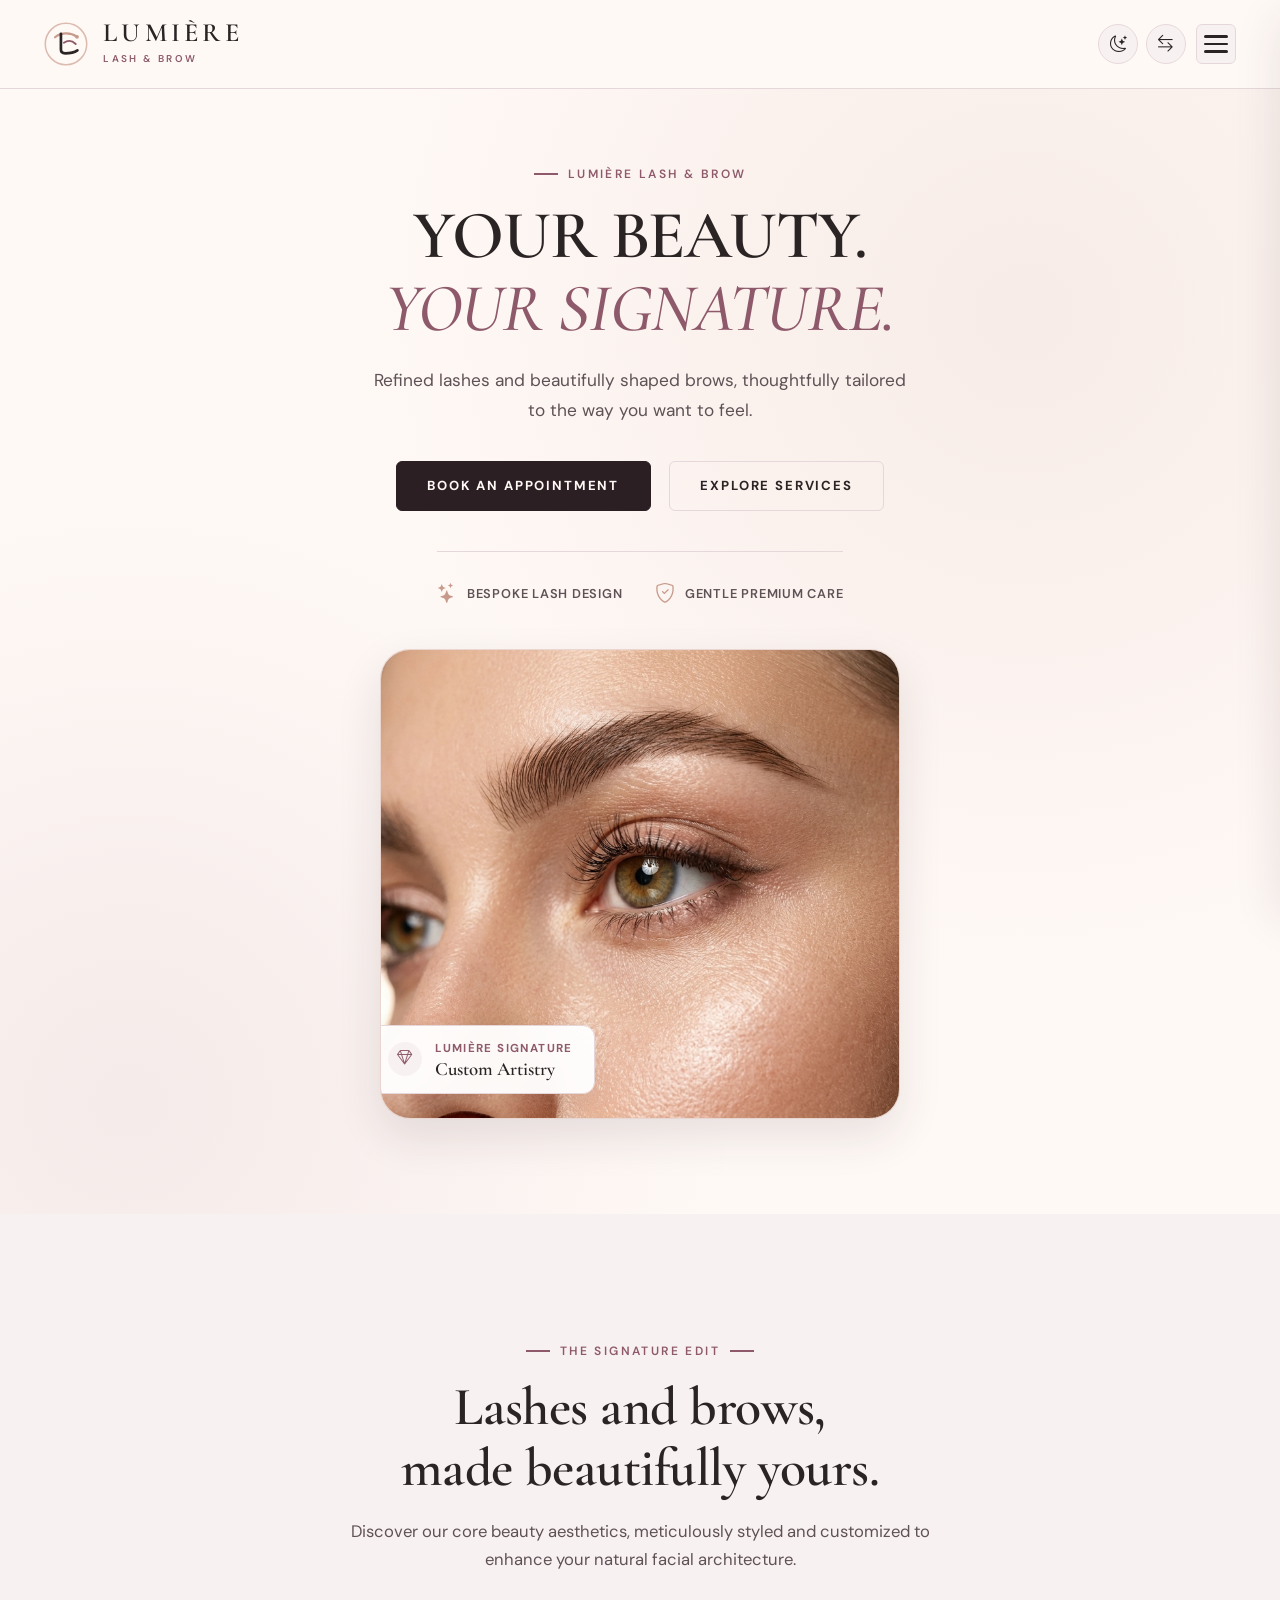
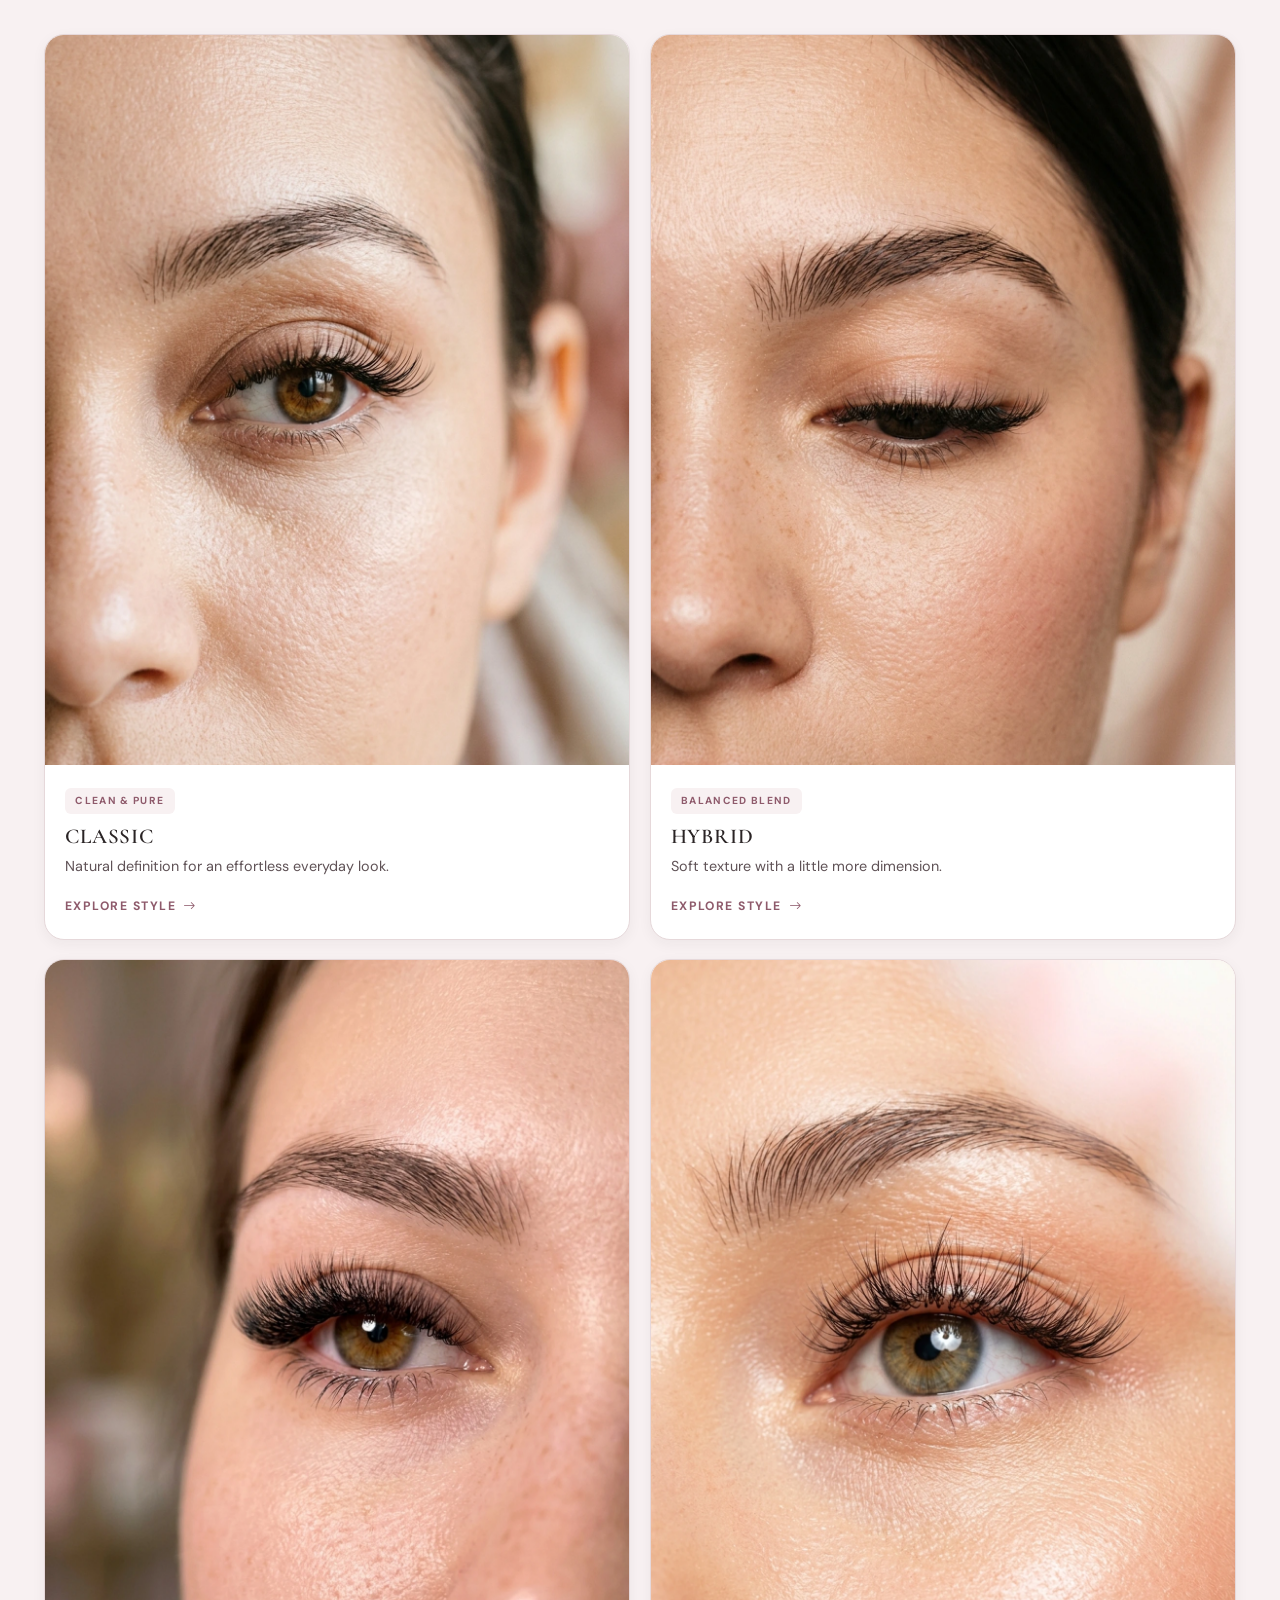
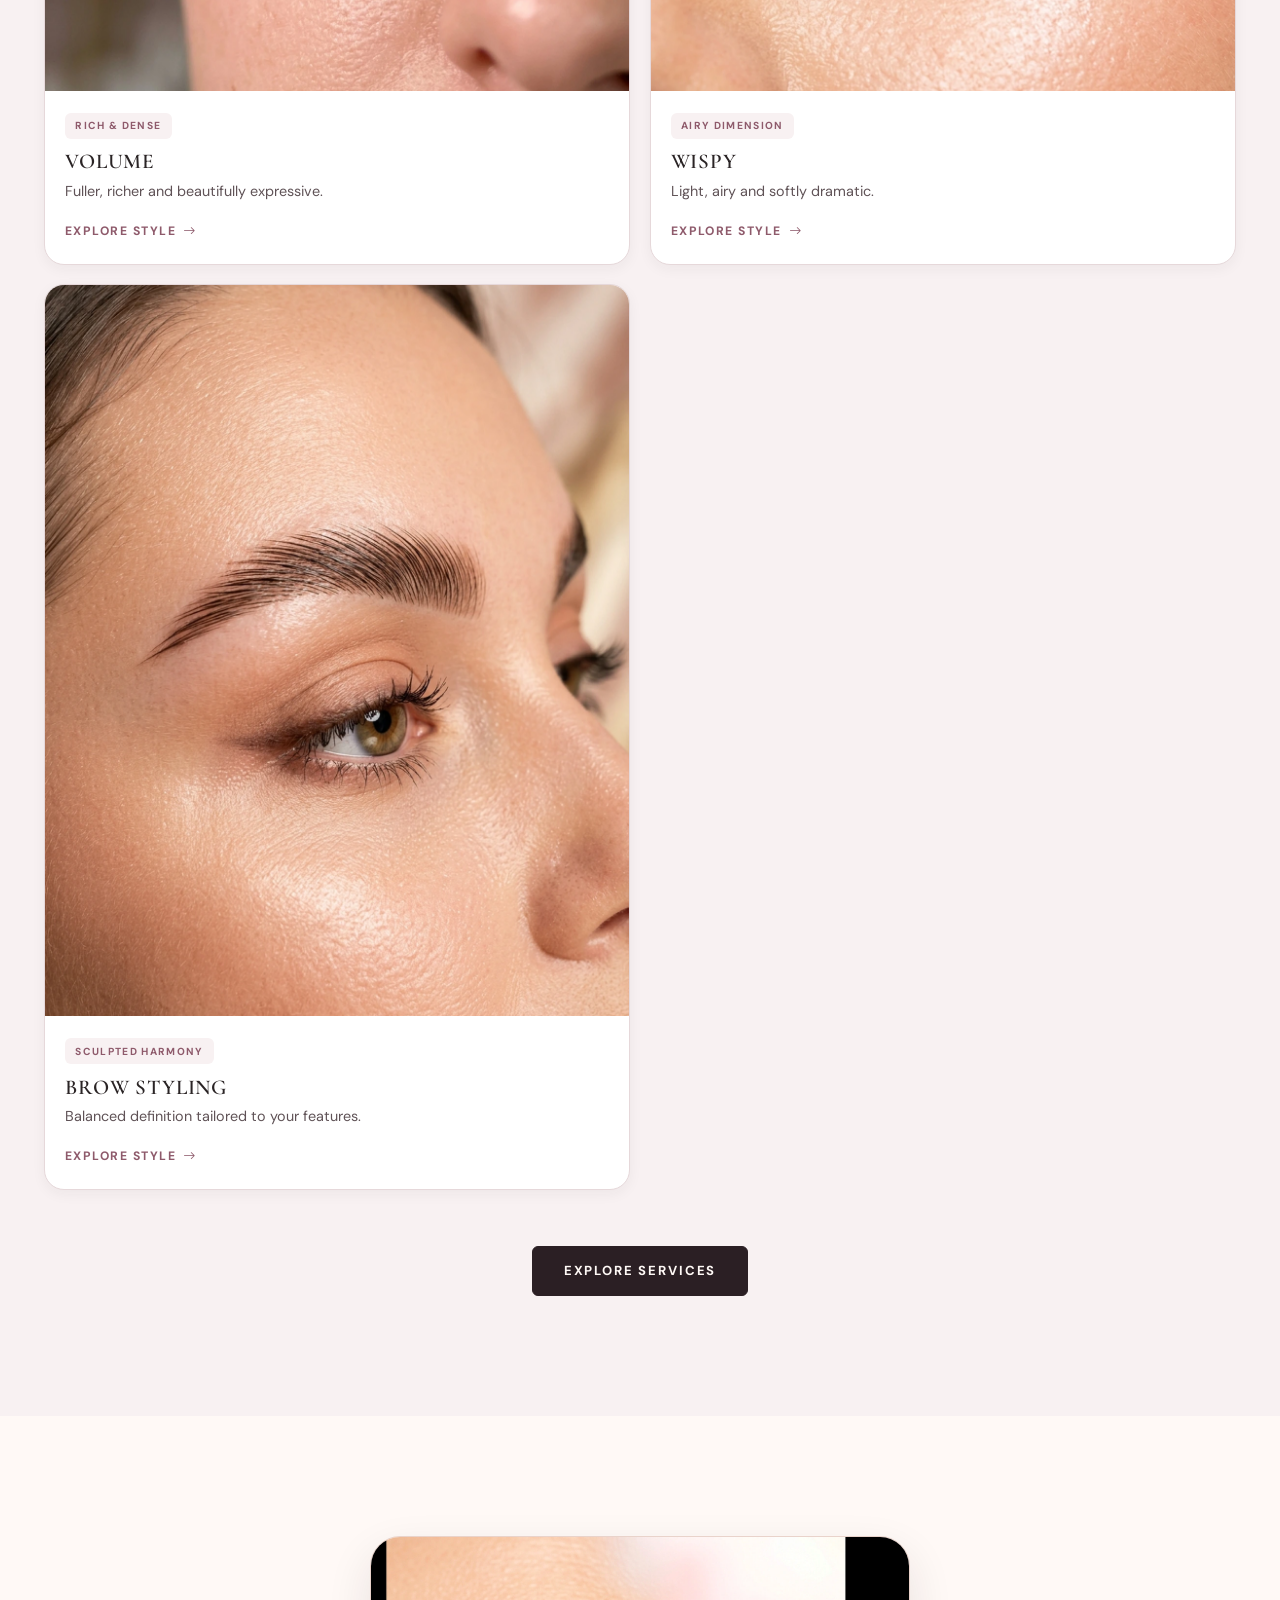
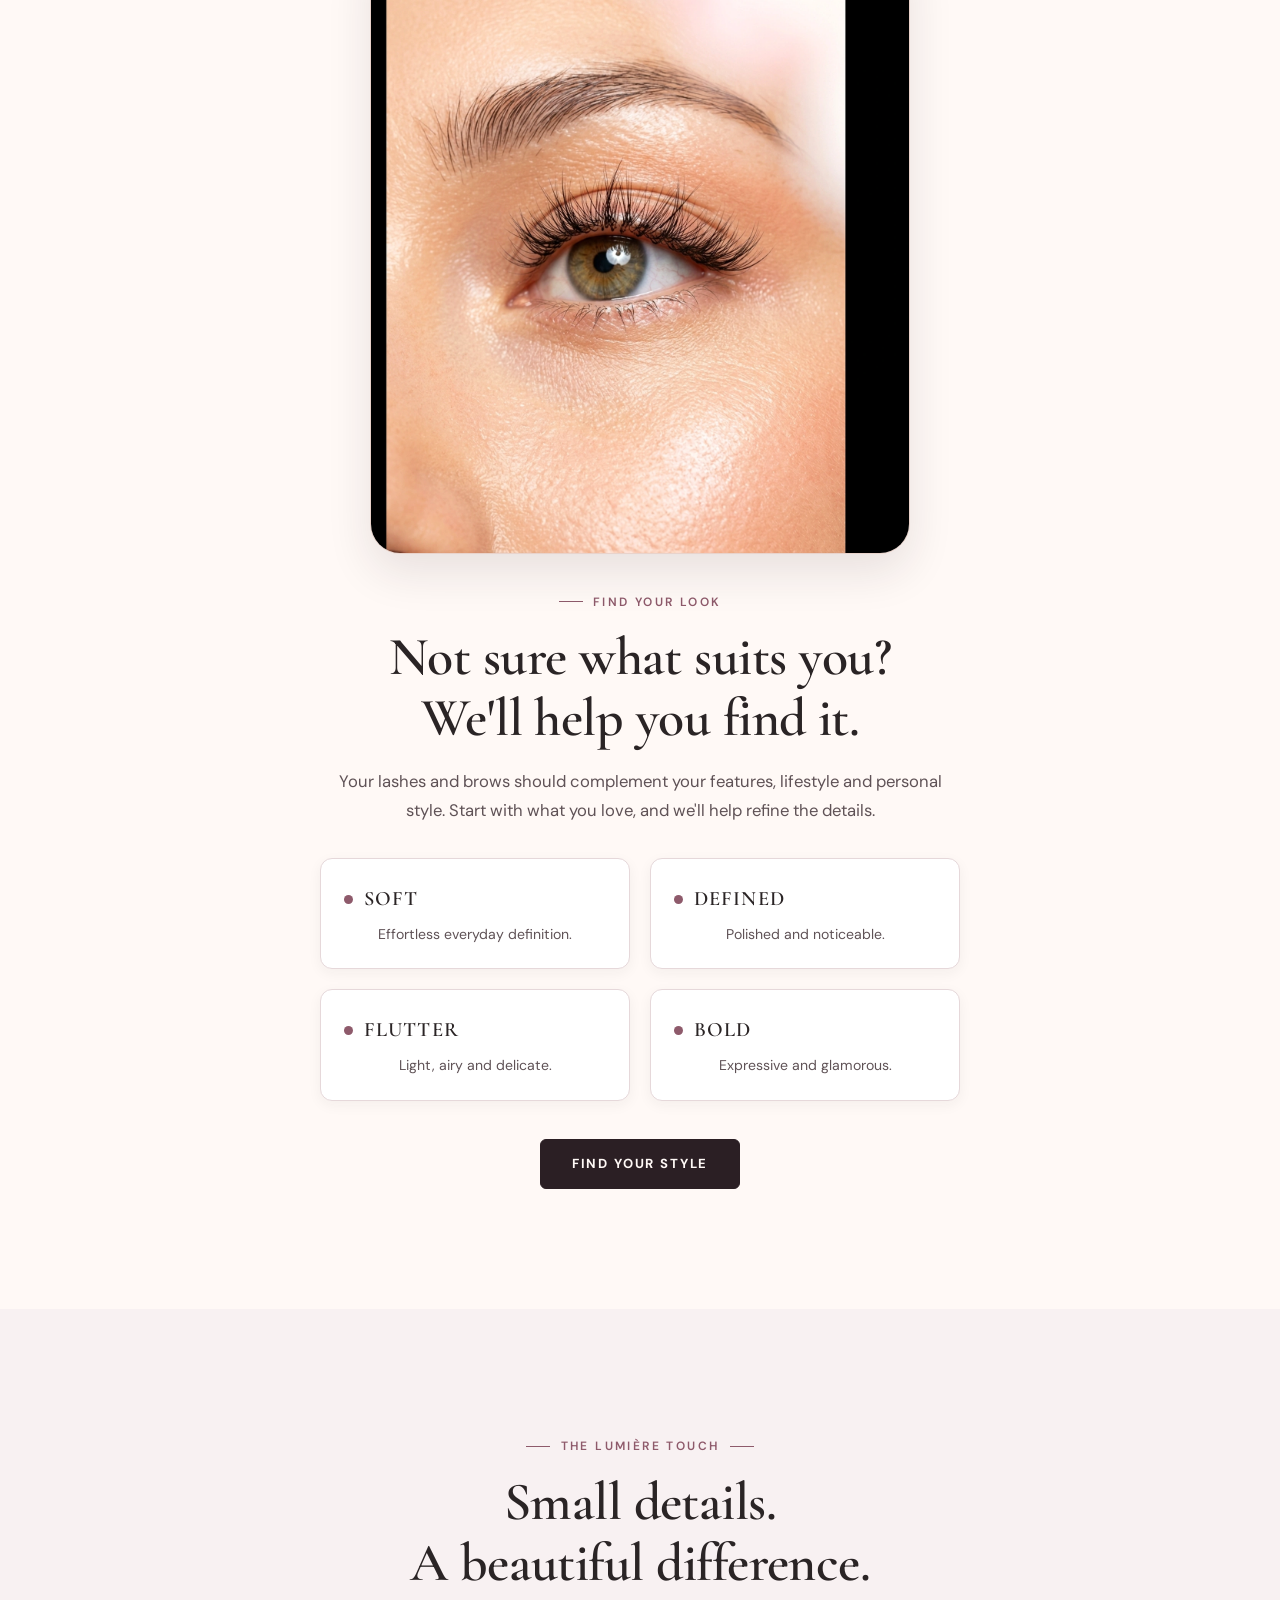
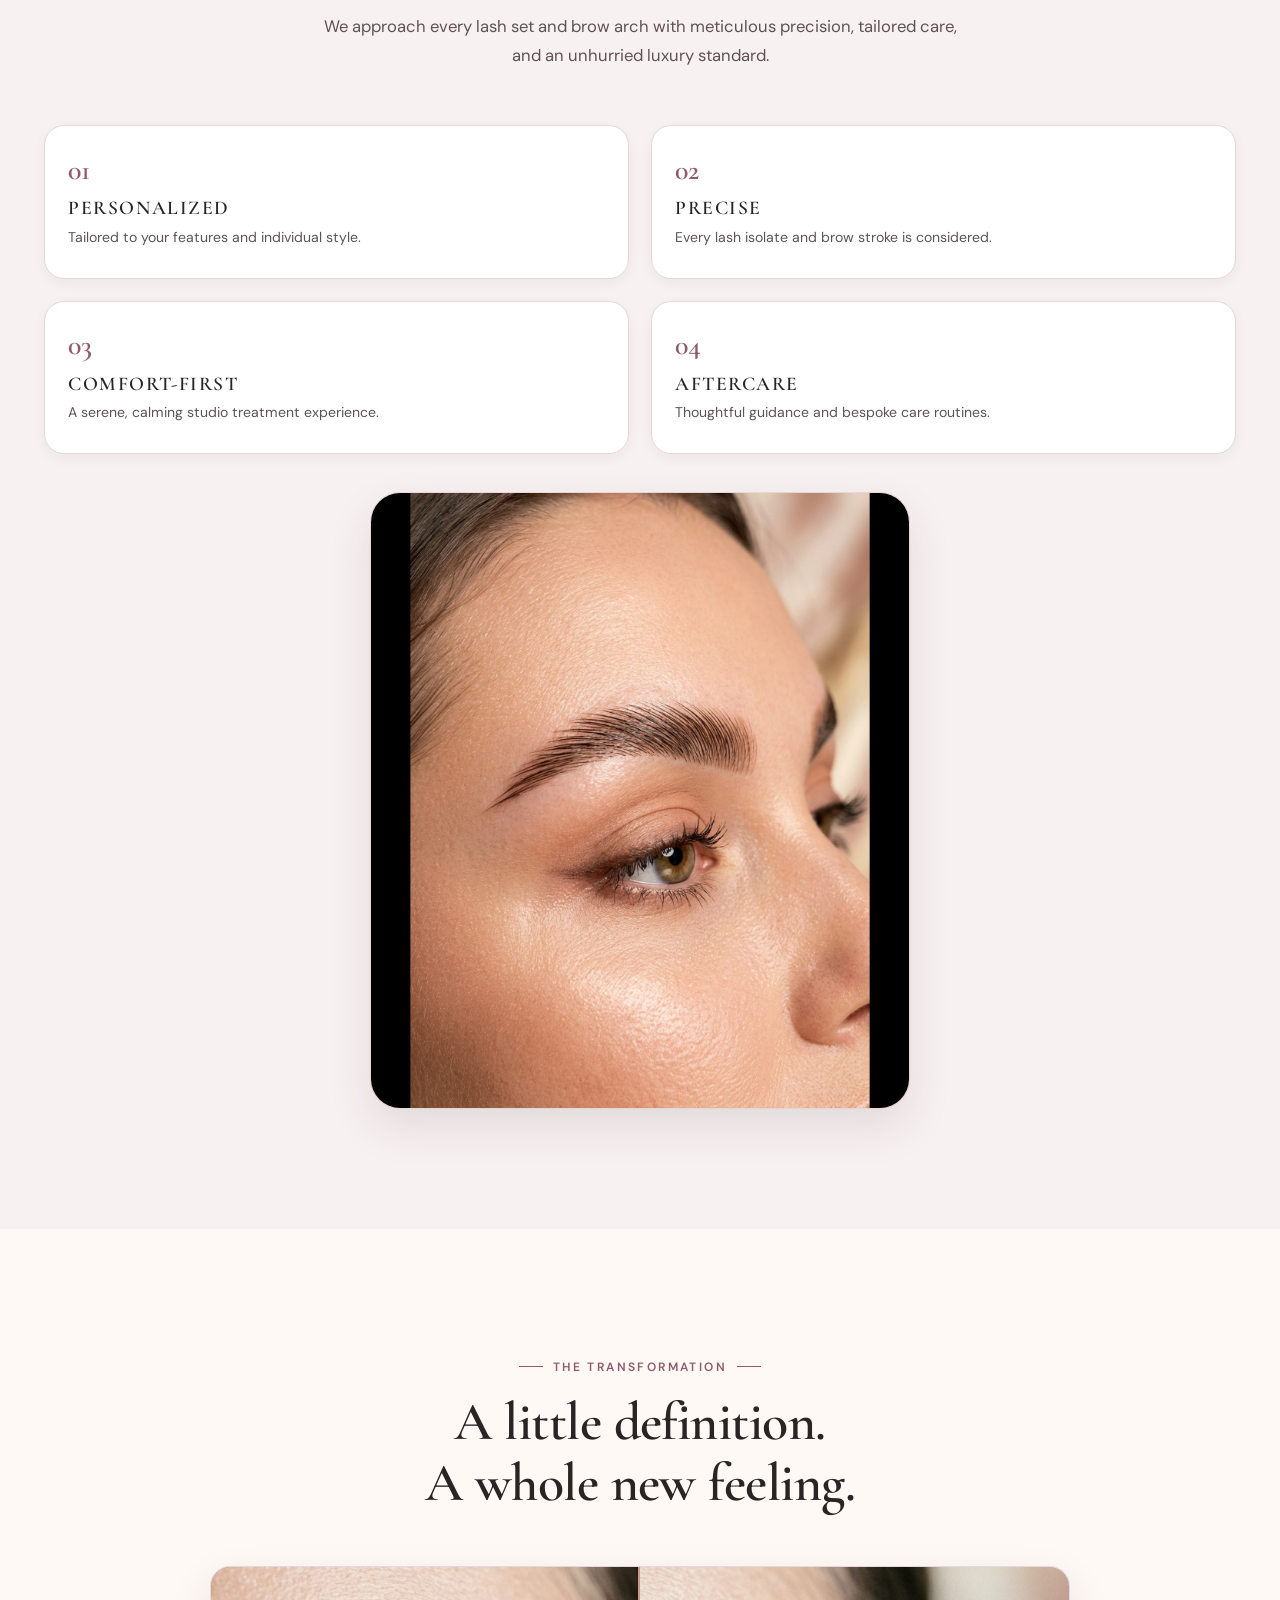
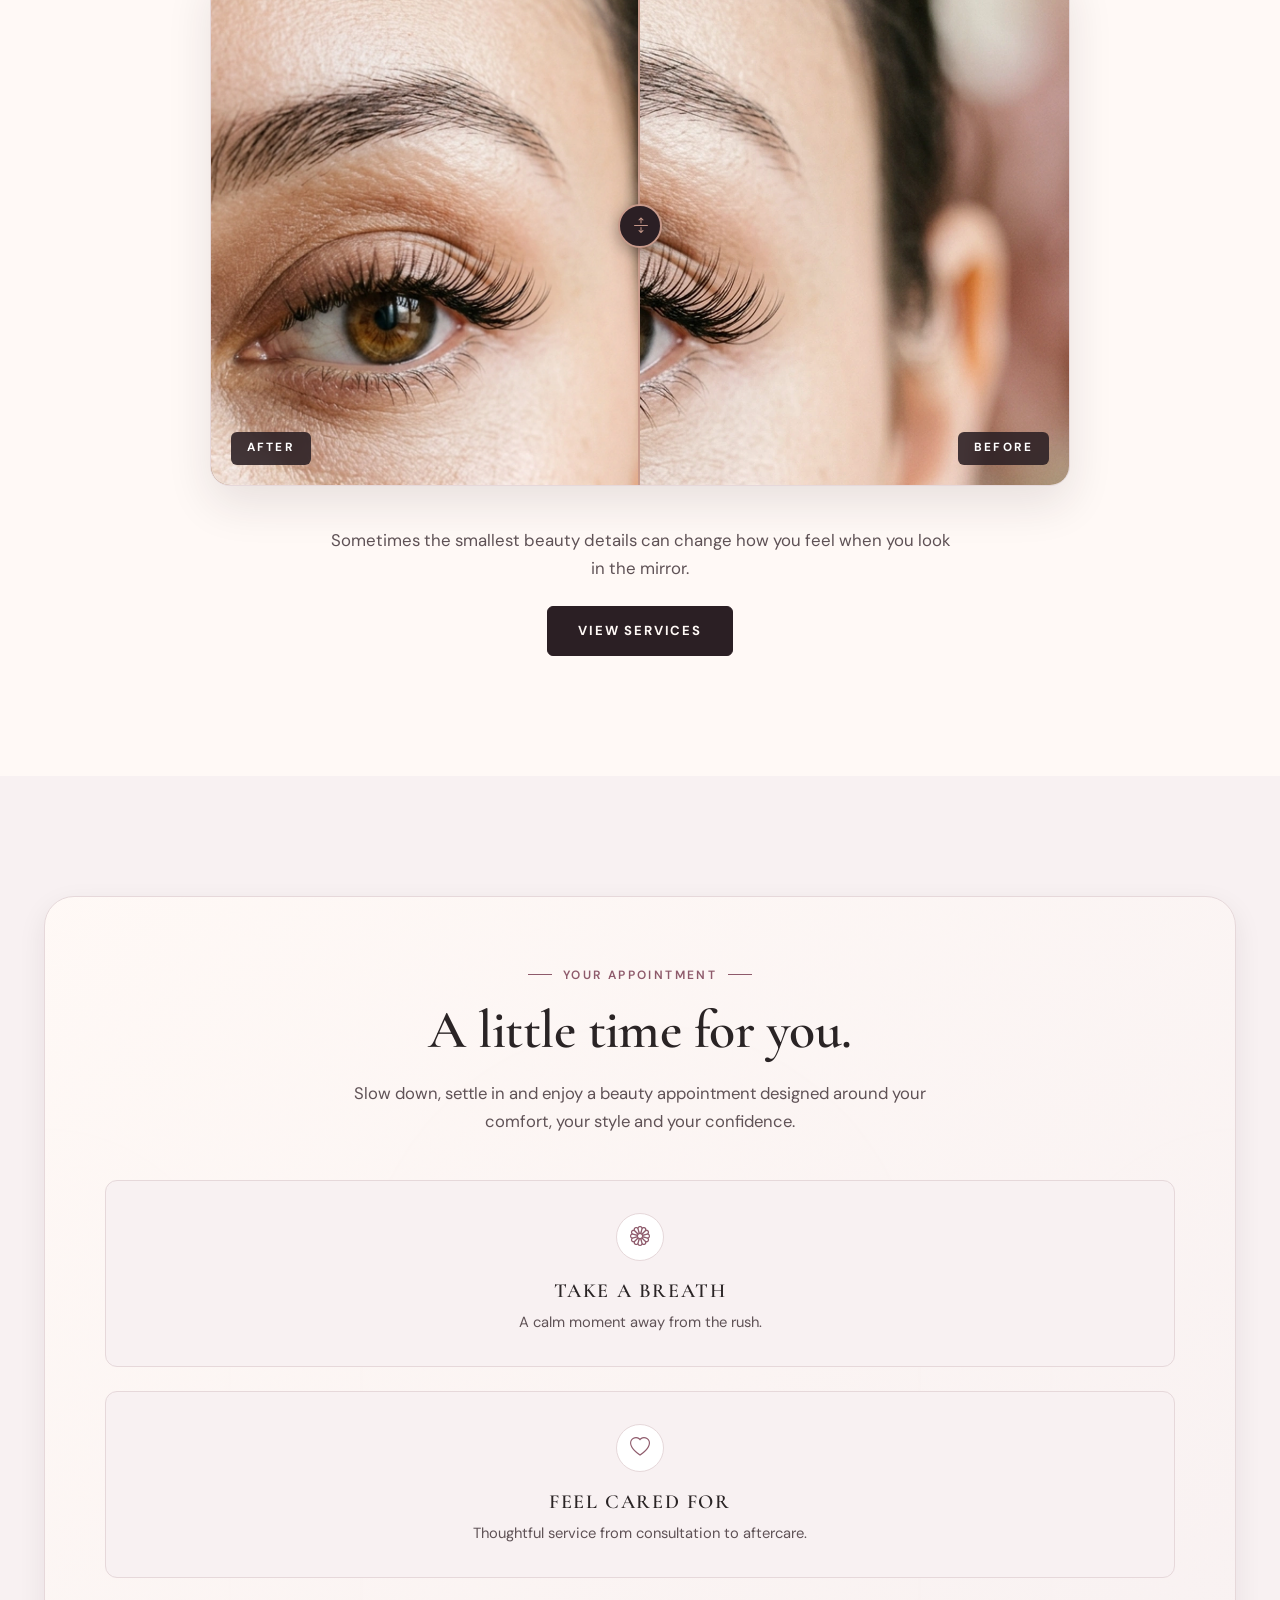
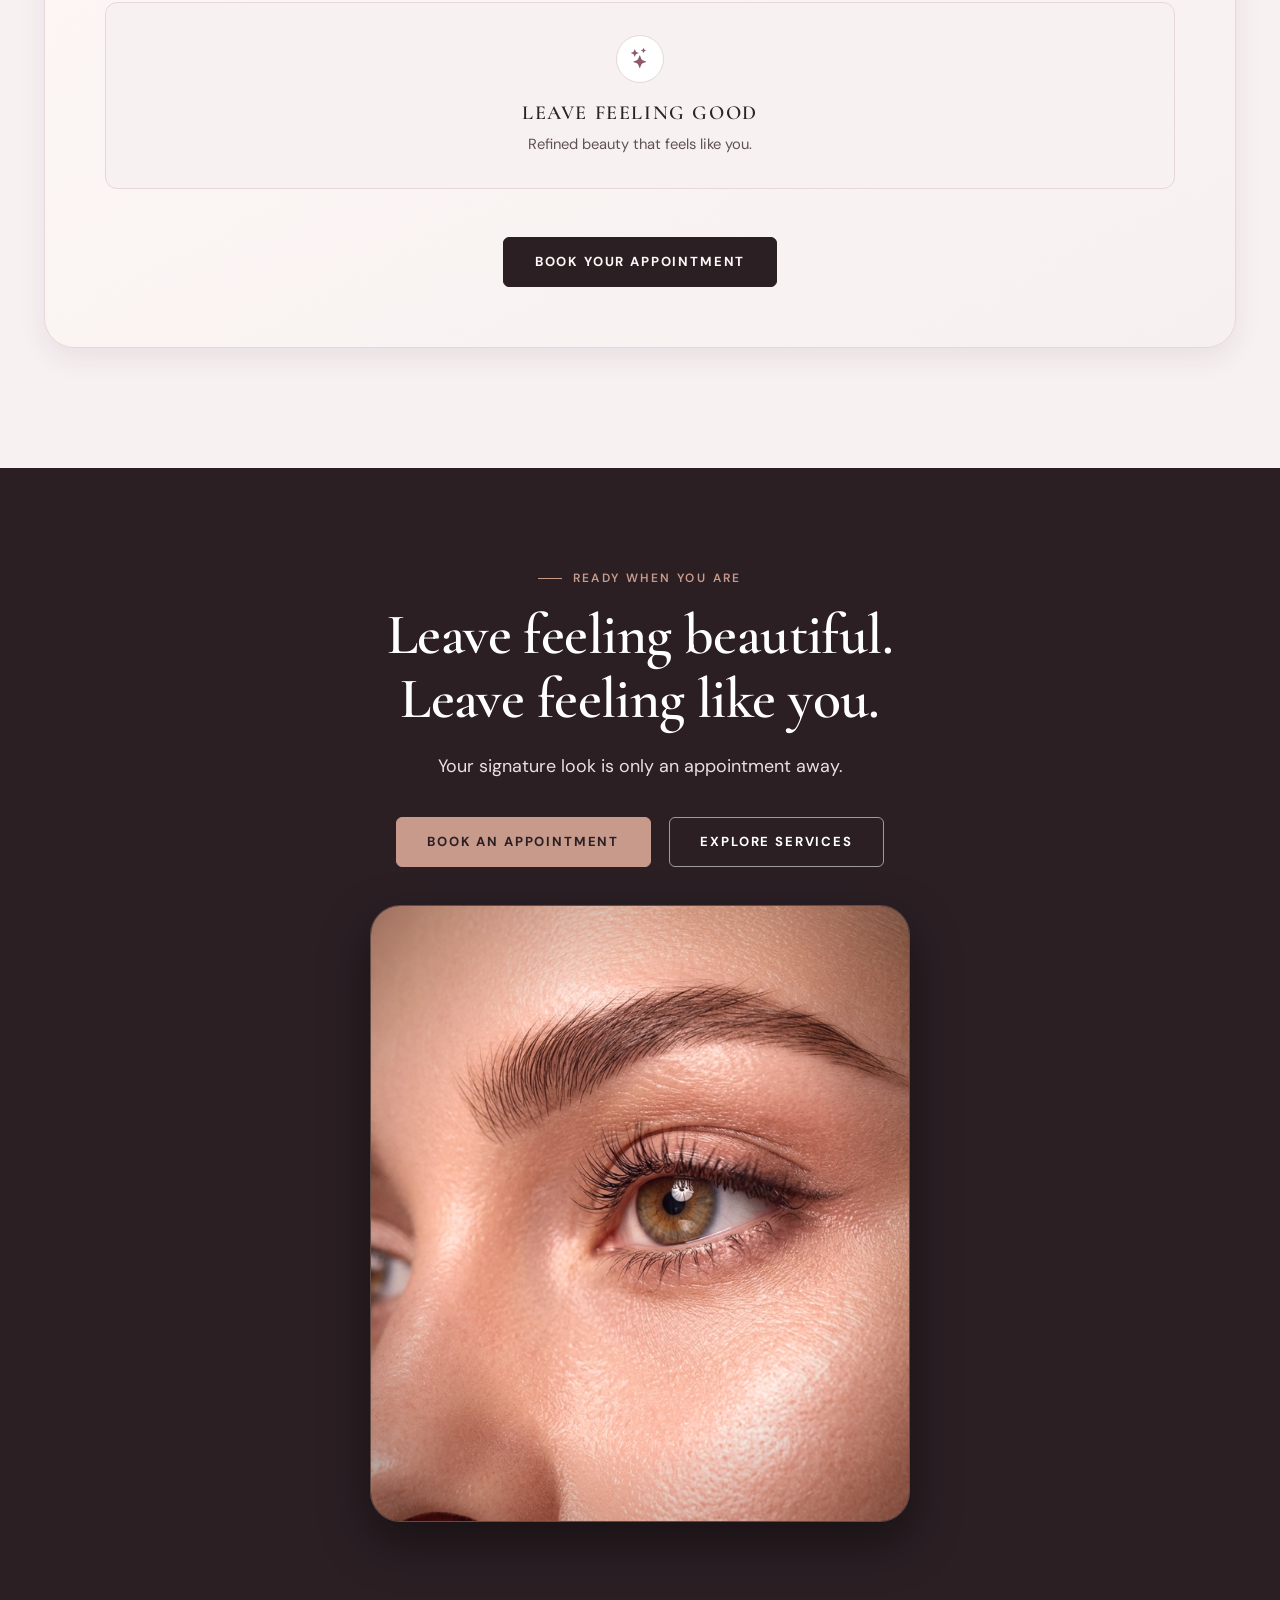
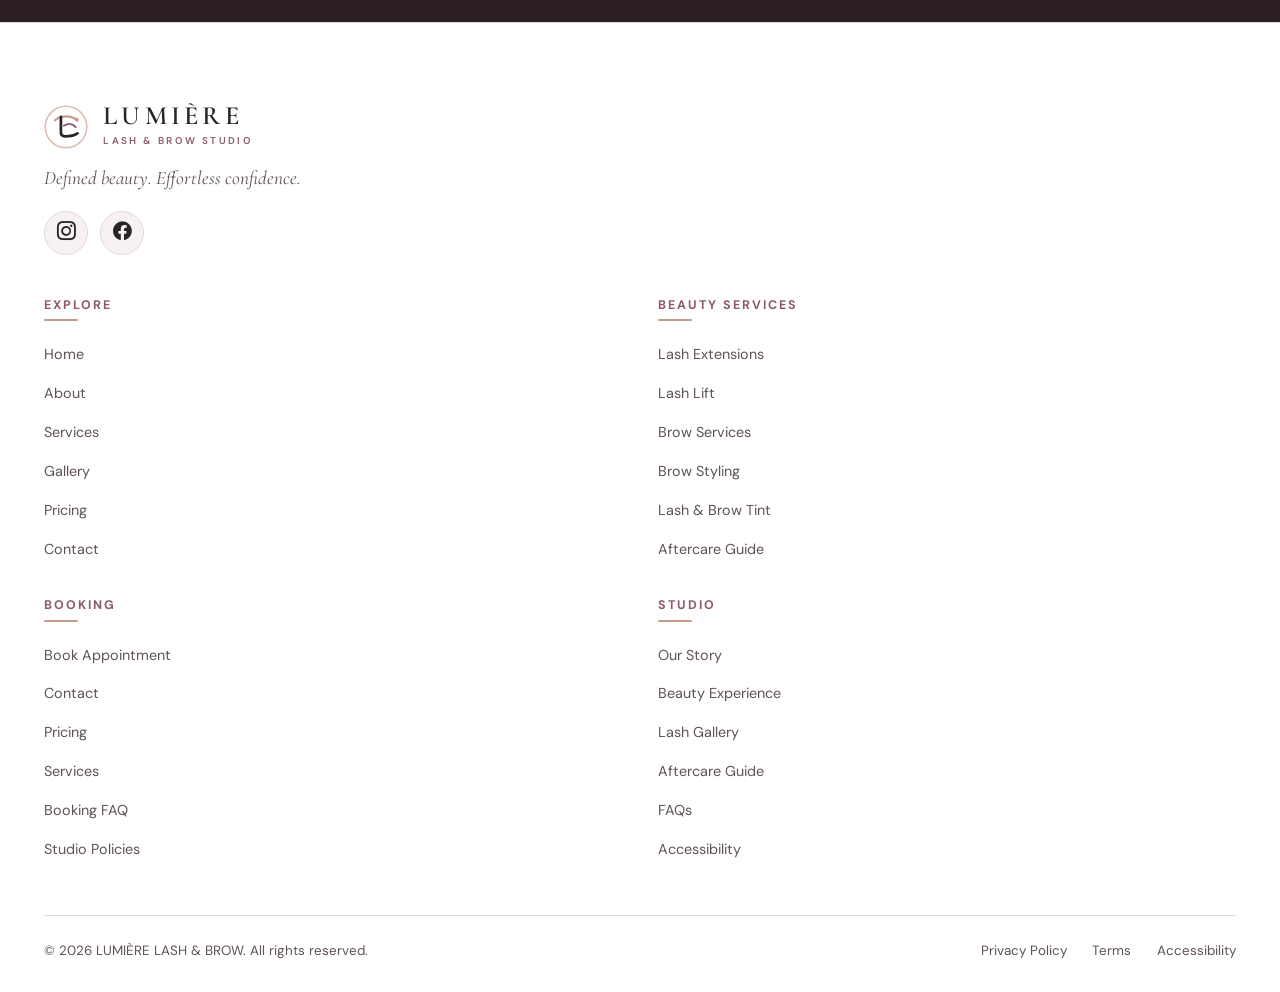
==== index.html @ 2f9fc040 "Initial commit" ====
<!DOCTYPE html>
<html lang="en" dir="ltr" data-theme="light">
<head>
  <meta charset="UTF-8">
  <meta name="viewport" content="width=device-width, initial-scale=1.0">
  <title>LUMIÈRE Lash &amp; Brow | Eyelash Extension &amp; Brow Studio</title>
  <meta name="description" content="Refined eyelash extensions and beautifully shaped brows designed around your individual style and confidence.">
  <link rel="icon" type="image/svg+xml" href="assets/images/favicon.svg">

  <!-- Google Fonts: Cormorant Garamond (Editorial Serif) & DM Sans (Clean Modern Sans) -->
  <link rel="preconnect" href="https://fonts.googleapis.com">
  <link rel="preconnect" href="https://fonts.gstatic.com" crossorigin>
  <link href="https://fonts.googleapis.com/css2?family=Cormorant+Garamond:ital,wght@0,500;0,600;0,700;1,500;1,600&family=DM+Sans:ital,wght@0,400;0,500;0,600;0,700;1,400;1,500&display=swap" rel="stylesheet">

  <!-- Bootstrap Icons -->
  <link rel="stylesheet" href="https://cdn.jsdelivr.net/npm/bootstrap-icons@1.11.3/font/bootstrap-icons.min.css">

  <!-- Master Stylesheet -->
  <link rel="stylesheet" href="assets/css/style.css">
</head>
<body>

  <!-- ==========================================================================
       GLOBAL NAVBAR (Desktop + Mobile/Tablet Responsive Architecture)
       ========================================================================== -->
  <header class="site-header" id="siteHeader">
    <div class="container-lumiere">
      <nav class="navbar-lumiere" aria-label="Main Navigation">
        
        <!-- Redesigned Unique Luxury Monogram Logo -->
        <a href="index.html" class="navbar-brand-lumiere" aria-label="LUMIÈRE Lash &amp; Brow Homepage">
          <svg class="brand-icon" viewBox="0 0 52 52" fill="none" xmlns="http://www.w3.org/2000/svg" aria-hidden="true">
            <circle cx="26" cy="26" r="24.5" stroke="#C89A8B" stroke-width="1.8" opacity="0.65"/>
            <path d="M13 18C21 11.5 32 12.5 39 17.5" stroke="#C89A8B" stroke-width="2.6" stroke-linecap="round"/>
            <path d="M20 14V32.5C20 35.5 22 37 25 37C29.5 37 35.5 36.2 39.5 33.5" stroke="currentColor" stroke-width="3.2" stroke-linecap="round" stroke-linejoin="round"/>
            <path d="M23.5 24.5C28 21.5 33.5 22 37.5 26" stroke="#8E5A6B" stroke-width="2.2" stroke-linecap="round"/>
            <circle cx="39" cy="17.5" r="2.2" fill="#C89A8B"/>
          </svg>
          <div class="brand-text-wrap">
            <span class="brand-name">LUMIÈRE</span>
            <span class="brand-sub">Lash &amp; Brow</span>
          </div>
        </a>

        <!-- Desktop Navigation Menu (Visible ONLY on Desktop >= 1281px) -->
        <ul class="desktop-nav-menu">
          <!-- Only ONE dropdown: HOME -->
          <li class="dropdown-parent">
            <a href="index.html" class="nav-link-item active" aria-haspopup="true" aria-expanded="false">
              HOME <i class="bi bi-chevron-down dropdown-chevron" aria-hidden="true"></i>
            </a>
            <ul class="dropdown-menu-custom" aria-label="Home Pages Submenu">
              <li><a href="index.html" class="dropdown-link">Home 1</a></li>
              <li><a href="home2.html" class="dropdown-link">Home 2</a></li>
            </ul>
          </li>
          <li><a href="about.html" class="nav-link-item">ABOUT</a></li>
          <li><a href="services.html" class="nav-link-item">SERVICES</a></li>
          <li><a href="gallery.html" class="nav-link-item">GALLERY</a></li>
          <li><a href="pricing.html" class="nav-link-item">PRICING</a></li>
          <li><a href="contact.html" class="nav-link-item">CONTACT</a></li>
        </ul>

        <!-- Desktop Right Actions (Visible ONLY on Desktop >= 1281px) -->
        <div class="navbar-actions">
          <button type="button" class="btn-icon" id="themeToggleDesktop" aria-label="Toggle Dark Mode" title="Toggle Theme">
            <i class="bi bi-moon-stars" aria-hidden="true"></i>
          </button>
          <button type="button" class="btn-icon" id="rtlToggleDesktop" aria-label="Toggle RTL/LTR" title="Toggle Text Direction">
            <i class="bi bi-arrow-left-right" aria-hidden="true"></i>
          </button>
          <a href="contact.html#booking" class="btn-lumiere btn-primary-custom">
            BOOK AN APPOINTMENT
          </a>
        </div>

        <!-- Hamburger Trigger (Visible ONLY on Mobile & Tablet <= 1280px) -->
        <button type="button" class="btn-hamburger" id="btnHamburger" aria-label="Open Navigation Menu" aria-expanded="false" aria-controls="mobileDrawer">
          <span class="hamburger-line"></span>
          <span class="hamburger-line"></span>
          <span class="hamburger-line"></span>
        </button>

      </nav>
    </div>
  </header>

  <!-- ==========================================================================
       MOBILE & TABLET SLIDE-OUT DRAWER MENU (<= 1280px)
       ========================================================================== -->
  <div class="drawer-backdrop" id="drawerBackdrop" tabindex="-1" aria-hidden="true"></div>
  <aside class="mobile-drawer" id="mobileDrawer" role="dialog" aria-modal="true" aria-label="Mobile Navigation Menu">
    
    <div class="drawer-header">
      <a href="index.html" class="navbar-brand-lumiere">
        <svg class="brand-icon" viewBox="0 0 52 52" fill="none" xmlns="http://www.w3.org/2000/svg" aria-hidden="true">
          <circle cx="26" cy="26" r="24.5" stroke="#C89A8B" stroke-width="1.8" opacity="0.65"/>
          <path d="M13 18C21 11.5 32 12.5 39 17.5" stroke="#C89A8B" stroke-width="2.6" stroke-linecap="round"/>
          <path d="M20 14V32.5C20 35.5 22 37 25 37C29.5 37 35.5 36.2 39.5 33.5" stroke="currentColor" stroke-width="3.2" stroke-linecap="round" stroke-linejoin="round"/>
          <path d="M23.5 24.5C28 21.5 33.5 22 37.5 26" stroke="#8E5A6B" stroke-width="2.2" stroke-linecap="round"/>
          <circle cx="39" cy="17.5" r="2.2" fill="#C89A8B"/>
        </svg>
        <div class="brand-text-wrap">
          <span class="brand-name">LUMIÈRE</span>
          <span class="brand-sub">Lash &amp; Brow</span>
        </div>
      </a>
      <button type="button" class="btn-drawer-close" id="btnDrawerClose" aria-label="Close Navigation Menu">
        <i class="bi bi-x-lg" aria-hidden="true"></i>
      </button>
    </div>

    <div class="drawer-body">
      <ul class="drawer-menu">
        <!-- Home Accordion -->
        <li>
          <button type="button" class="drawer-accordion-btn" id="drawerHomeAccordionBtn" aria-expanded="false">
            <span>HOME</span>
            <i class="bi bi-chevron-down" aria-hidden="true"></i>
          </button>
          <ul class="drawer-accordion-content" id="drawerHomeAccordionContent">
            <li><a href="index.html" class="drawer-sublink">Home 1</a></li>
            <li><a href="home2.html" class="drawer-sublink">Home 2</a></li>
          </ul>
        </li>
        <li><a href="about.html" class="drawer-link">ABOUT</a></li>
        <li><a href="services.html" class="drawer-link">SERVICES</a></li>
        <li><a href="gallery.html" class="drawer-link">GALLERY</a></li>
        <li><a href="pricing.html" class="drawer-link">PRICING</a></li>
        <li><a href="contact.html" class="drawer-link">CONTACT</a></li>
      </ul>

      <div class="drawer-divider"></div>

      <!-- Drawer Controls (Dark mode, RTL, Booking CTA inside drawer) -->
      <div class="drawer-controls">
        <button type="button" class="drawer-toggle-btn" id="themeToggleMobile">
          <span class="toggle-label">Dark Mode</span>
          <i class="bi bi-moon-stars" aria-hidden="true"></i>
        </button>
        <button type="button" class="drawer-toggle-btn" id="rtlToggleMobile">
          <span class="toggle-label">RTL View</span>
          <i class="bi bi-arrow-left-right" aria-hidden="true"></i>
        </button>
        <a href="contact.html#booking" class="btn-lumiere btn-primary-custom drawer-booking-btn">
          BOOK AN APPOINTMENT
        </a>
      </div>
    </div>

  </aside>

  <main id="mainContent">

    <!-- ==========================================================================
         SECTION 1 — HERO
         ========================================================================== -->
    <section class="hero-section" aria-labelledby="heroTitle">
      <div class="container-lumiere">
        <div class="hero-grid">
          
          <!-- Hero Text Content -->
          <div class="hero-content">
            <span class="eyebrow">LUMIÈRE LASH &amp; BROW</span>
            <h1 class="hero-title" id="heroTitle">
              YOUR BEAUTY.<br>
              <span>YOUR SIGNATURE.</span>
            </h1>
            <p class="hero-text">
              Refined lashes and beautifully shaped brows, thoughtfully tailored to the way you want to feel.
            </p>
            <div class="hero-buttons">
              <a href="contact.html#booking" class="btn-lumiere btn-primary-custom">
                BOOK AN APPOINTMENT
              </a>
              <a href="services.html" class="btn-lumiere btn-secondary-custom">
                EXPLORE SERVICES
              </a>
            </div>
            <div class="hero-trust-bar">
              <div class="trust-item">
                <i class="bi bi-stars trust-icon" aria-hidden="true"></i>
                <span class="trust-text">Bespoke Lash Design</span>
              </div>
              <div class="trust-item">
                <i class="bi bi-shield-check trust-icon" aria-hidden="true"></i>
                <span class="trust-text">Gentle Premium Care</span>
              </div>
            </div>
          </div>

          <!-- Hero Right Image Frame -->
          <div class="hero-media-wrap">
            <div class="hero-image-frame">
              <picture>
                <source srcset="assets/images/home/hero.webp" type="image/webp">
                <img src="assets/images/home/hero.jpg" 
                     alt="Close-up luxury beauty editorial portrait showcasing refined natural lash extensions and soft feathered brow definition" 
                     class="hero-image" 
                     width="1920" 
                     height="1200"
                     fetchpriority="high"
                     loading="eager">
              </picture>
              <div class="hero-floating-badge">
                <div class="badge-icon">
                  <i class="bi bi-gem" aria-hidden="true"></i>
                </div>
                <div>
                  <div class="badge-label">LUMIÈRE SIGNATURE</div>
                  <div class="badge-value">Custom Artistry</div>
                </div>
              </div>
            </div>
          </div>

        </div>
      </div>
    </section>

    <!-- ==========================================================================
         SECTION 2 — SIGNATURE BEAUTY (Strict Same-Row Alignment)
         ========================================================================== -->
    <section class="signature-section section-spacing-lg" aria-labelledby="signatureTitle">
      <div class="container-lumiere">
        
        <div class="signature-header">
          <span class="eyebrow eyebrow-center">THE SIGNATURE EDIT</span>
          <h2 class="section-title" id="signatureTitle">Lashes and brows,<br>made beautifully yours.</h2>
          <p class="section-lead" style="margin: 0 auto;">
            Discover our core beauty aesthetics, meticulously styled and customized to enhance your natural facial architecture.
          </p>
        </div>

        <!-- 5 Aligned Style Cards Grid -->
        <div class="signature-grid">
          
          <!-- Card 1: CLASSIC -->
          <article class="style-card">
            <div class="style-card-img-wrap">
              <picture>
                <source srcset="assets/images/home/classic.webp" type="image/webp">
                <img src="assets/images/home/classic.jpg" 
                     alt="Classic natural eyelash extensions 1:1 individual application" 
                     loading="lazy" 
                     width="1200" 
                     height="1500">
              </picture>
            </div>
            <div class="style-card-content">
              <span class="style-badge">Clean &amp; Pure</span>
              <h3 class="style-title">CLASSIC</h3>
              <p class="style-desc">Natural definition for an effortless everyday look.</p>
              <a href="services.html" class="style-card-link">Explore Style <i class="bi bi-arrow-right" aria-hidden="true"></i></a>
            </div>
          </article>

          <!-- Card 2: HYBRID -->
          <article class="style-card">
            <div class="style-card-img-wrap">
              <picture>
                <source srcset="assets/images/home/hybrid.webp" type="image/webp">
                <img src="assets/images/home/hybrid.jpg" 
                     alt="Hybrid lash set blending classic single lashes with soft volume fans" 
                     loading="lazy" 
                     width="1200" 
                     height="1500">
              </picture>
            </div>
            <div class="style-card-content">
              <span class="style-badge">Balanced Blend</span>
              <h3 class="style-title">HYBRID</h3>
              <p class="style-desc">Soft texture with a little more dimension.</p>
              <a href="services.html" class="style-card-link">Explore Style <i class="bi bi-arrow-right" aria-hidden="true"></i></a>
            </div>
          </article>

          <!-- Card 3: VOLUME -->
          <article class="style-card">
            <div class="style-card-img-wrap">
              <picture>
                <source srcset="assets/images/home/volume.webp" type="image/webp">
                <img src="assets/images/home/volume.jpg" 
                     alt="Full and expressive volume lash set with soft flutter" 
                     loading="lazy" 
                     width="1200" 
                     height="1500">
              </picture>
            </div>
            <div class="style-card-content">
              <span class="style-badge">Rich &amp; Dense</span>
              <h3 class="style-title">VOLUME</h3>
              <p class="style-desc">Fuller, richer and beautifully expressive.</p>
              <a href="services.html" class="style-card-link">Explore Style <i class="bi bi-arrow-right" aria-hidden="true"></i></a>
            </div>
          </article>

          <!-- Card 4: WISPY -->
          <article class="style-card">
            <div class="style-card-img-wrap">
              <picture>
                <source srcset="assets/images/home/wispy.webp" type="image/webp">
                <img src="assets/images/home/wispy.jpg" 
                     alt="Wispy lash styling with textured spikes and delicate flutter" 
                     loading="lazy" 
                     width="1200" 
                     height="1500">
              </picture>
            </div>
            <div class="style-card-content">
              <span class="style-badge">Airy Dimension</span>
              <h3 class="style-title">WISPY</h3>
              <p class="style-desc">Light, airy and softly dramatic.</p>
              <a href="services.html" class="style-card-link">Explore Style <i class="bi bi-arrow-right" aria-hidden="true"></i></a>
            </div>
          </article>

          <!-- Card 5: BROW STYLING -->
          <article class="style-card">
            <div class="style-card-img-wrap">
              <picture>
                <source srcset="assets/images/home/brow-styling.webp" type="image/webp">
                <img src="assets/images/home/brow-styling.jpg" 
                     alt="Sculpted and laminated feathered eyebrow styling" 
                     loading="lazy" 
                     width="1200" 
                     height="1500">
              </picture>
            </div>
            <div class="style-card-content">
              <span class="style-badge">Sculpted Harmony</span>
              <h3 class="style-title">BROW STYLING</h3>
              <p class="style-desc">Balanced definition tailored to your features.</p>
              <a href="services.html" class="style-card-link">Explore Style <i class="bi bi-arrow-right" aria-hidden="true"></i></a>
            </div>
          </article>

        </div>

        <div class="signature-cta-wrap">
          <a href="services.html" class="btn-lumiere btn-primary-custom">
            EXPLORE SERVICES
          </a>
        </div>

      </div>
    </section>

    <!-- ==========================================================================
         SECTION 3 — FIND YOUR LOOK (Editorial Split Layout)
         ========================================================================== -->
    <section class="find-look-section section-spacing-lg" aria-labelledby="findLookTitle">
      <div class="container-lumiere">
        <div class="find-look-grid">
          
          <!-- Left Large Editorial Image -->
          <div class="find-look-media">
            <div class="find-look-img-frame">
              <picture>
                <source srcset="assets/images/home/find-your-look.webp" type="image/webp">
                <img src="assets/images/home/find-your-look.jpg" 
                     alt="Studio beauty consultation and personalized lash mapping" 
                     loading="lazy" 
                     width="1400" 
                     height="1600">
              </picture>
            </div>
          </div>

          <!-- Right Editorial Content -->
          <div class="find-look-content">
            <span class="eyebrow">FIND YOUR LOOK</span>
            <h2 class="section-title" id="findLookTitle">
              Not sure what suits you?<br>
              We'll help you find it.
            </h2>
            <p class="section-lead">
              Your lashes and brows should complement your features, lifestyle and personal style. Start with what you love, and we'll help refine the details.
            </p>

            <!-- 4 Style Indicators -->
            <div class="indicators-grid">
              
              <div class="indicator-card">
                <div class="indicator-header">
                  <span class="indicator-dot"></span>
                  <span class="indicator-name">SOFT</span>
                </div>
                <p class="indicator-text">Effortless everyday definition.</p>
              </div>

              <div class="indicator-card">
                <div class="indicator-header">
                  <span class="indicator-dot"></span>
                  <span class="indicator-name">DEFINED</span>
                </div>
                <p class="indicator-text">Polished and noticeable.</p>
              </div>

              <div class="indicator-card">
                <div class="indicator-header">
                  <span class="indicator-dot"></span>
                  <span class="indicator-name">FLUTTER</span>
                </div>
                <p class="indicator-text">Light, airy and delicate.</p>
              </div>

              <div class="indicator-card">
                <div class="indicator-header">
                  <span class="indicator-dot"></span>
                  <span class="indicator-name">BOLD</span>
                </div>
                <p class="indicator-text">Expressive and glamorous.</p>
              </div>

            </div>

            <div>
              <a href="services.html" class="btn-lumiere btn-primary-custom">
                FIND YOUR STYLE
              </a>
            </div>

          </div>

        </div>
      </div>
    </section>

    <!-- ==========================================================================
         SECTION 4 — THE LUMIÈRE TOUCH (4 Perfectly Aligned Principles)
         ========================================================================== -->
    <section class="lumiere-touch-section section-spacing-lg" aria-labelledby="touchTitle">
      <div class="container-lumiere">
        
        <div class="touch-header">
          <span class="eyebrow eyebrow-center">THE LUMIÈRE TOUCH</span>
          <h2 class="section-title" id="touchTitle">
            Small details.<br>
            A beautiful difference.
          </h2>
          <p class="section-lead" style="margin: 0 auto;">
            We approach every lash set and brow arch with meticulous precision, tailored care, and an unhurried luxury standard.
          </p>
        </div>

        <div class="touch-layout-grid">
          
          <!-- 4 Aligned Feature Boxes -->
          <div class="principles-2x2-grid">
            
            <div class="principle-box-card">
              <span class="principle-num-badge">01</span>
              <h3 class="principle-heading">PERSONALIZED</h3>
              <p class="principle-text">Tailored to your features and individual style.</p>
            </div>

            <div class="principle-box-card">
              <span class="principle-num-badge">02</span>
              <h3 class="principle-heading">PRECISE</h3>
              <p class="principle-text">Every lash isolate and brow stroke is considered.</p>
            </div>

            <div class="principle-box-card">
              <span class="principle-num-badge">03</span>
              <h3 class="principle-heading">COMFORT-FIRST</h3>
              <p class="principle-text">A serene, calming studio treatment experience.</p>
            </div>

            <div class="principle-box-card">
              <span class="principle-num-badge">04</span>
              <h3 class="principle-heading">AFTERCARE</h3>
              <p class="principle-text">Thoughtful guidance and bespoke care routines.</p>
            </div>

          </div>

          <!-- Editorial Craft Image Showcase -->
          <div class="touch-media-wrap">
            <div class="touch-img-frame">
              <picture>
                <source srcset="assets/images/home/lumiere-touch.webp" type="image/webp">
                <img src="assets/images/home/lumiere-touch.jpg" 
                     alt="The Lumière Touch precision eyelash artistry and brow styling detail" 
                     loading="lazy" 
                     width="1400" 
                     height="1600">
              </picture>
            </div>
          </div>

        </div>

      </div>
    </section>

    <!-- ==========================================================================
         SECTION 5 — TRANSFORMATION (Interactive Comparison Component)
         ========================================================================== -->
    <section class="transformation-section section-spacing-lg" aria-labelledby="transformationTitle">
      <div class="container-lumiere">
        
        <div class="transformation-header">
          <span class="eyebrow eyebrow-center">THE TRANSFORMATION</span>
          <h2 class="section-title" id="transformationTitle">
            A little definition.<br>
            A whole new feeling.
          </h2>
        </div>

        <!-- Interactive Comparison Component -->
        <div class="transformation-container">
          <div class="ba-viewer-wrap" id="baViewer" aria-label="Interactive Before and After comparison slider">
            
            <!-- Before Layer (Base) -->
            <div class="ba-image-layer ba-layer-before">
              <picture>
                <source srcset="assets/images/home/transformation-before.webp" type="image/webp">
                <img src="assets/images/home/transformation-before.jpg" 
                     alt="Subtle before eyelash and brow styling showing natural bare lashes" 
                     loading="lazy" 
                     width="1200" 
                     height="1200">
              </picture>
              <span class="ba-badge ba-badge-before">BEFORE</span>
            </div>

            <!-- After Layer (Overlay Reveal) -->
            <div class="ba-image-layer ba-layer-after" id="baLayerAfter">
              <picture>
                <source srcset="assets/images/home/transformation-after.webp" type="image/webp">
                <img src="assets/images/home/transformation-after.jpg" 
                     alt="Refined after eyelash and brow styling showing lifted defined lashes and feathered brow contour" 
                     loading="lazy" 
                     width="1200" 
                     height="1200">
              </picture>
              <span class="ba-badge ba-badge-after">AFTER</span>
            </div>

            <!-- Draggable Center Handle -->
            <div class="ba-handle" id="baHandle" role="slider" aria-label="Comparison slider handle" aria-valuenow="50" aria-valuemin="0" aria-valuemax="100" tabindex="0">
              <i class="bi bi-arrows-expand-vertical" style="transform: rotate(90deg);" aria-hidden="true"></i>
            </div>

          </div>
        </div>

        <div class="transformation-footer">
          <p>Sometimes the smallest beauty details can change how you feel when you look in the mirror.</p>
          <a href="services.html" class="btn-lumiere btn-primary-custom">
            VIEW SERVICES
          </a>
        </div>

      </div>
    </section>

    <!-- ==========================================================================
         SECTION 6 — A LITTLE TIME FOR YOU (3 Aligned Relaxation Pillars)
         ========================================================================== -->
    <section class="appointment-section section-spacing-lg" aria-labelledby="appointmentTitle">
      <div class="container-lumiere">
        
        <div class="appointment-backdrop-card">
          <div class="appointment-header-block">
            <span class="eyebrow eyebrow-center">YOUR APPOINTMENT</span>
            <h2 class="section-title" id="appointmentTitle">
              A little time for you.
            </h2>
            <p class="section-lead" style="margin: 0 auto;">
              Slow down, settle in and enjoy a beauty appointment designed around your comfort, your style and your confidence.
            </p>
          </div>

          <!-- 3 Aligned Pillar Cards -->
          <div class="appointment-pillars-row">
            
            <div class="pillar-aligned-card">
              <div class="pillar-icon-box">
                <i class="bi bi-flower1" aria-hidden="true"></i>
              </div>
              <h3 class="pillar-title">TAKE A BREATH</h3>
              <p class="pillar-desc">A calm moment away from the rush.</p>
            </div>

            <div class="pillar-aligned-card">
              <div class="pillar-icon-box">
                <i class="bi bi-heart" aria-hidden="true"></i>
              </div>
              <h3 class="pillar-title">FEEL CARED FOR</h3>
              <p class="pillar-desc">Thoughtful service from consultation to aftercare.</p>
            </div>

            <div class="pillar-aligned-card">
              <div class="pillar-icon-box">
                <i class="bi bi-stars" aria-hidden="true"></i>
              </div>
              <h3 class="pillar-title">LEAVE FEELING GOOD</h3>
              <p class="pillar-desc">Refined beauty that feels like you.</p>
            </div>

          </div>

          <div class="appointment-bottom-cta">
            <a href="contact.html#booking" class="btn-lumiere btn-primary-custom">
              BOOK YOUR APPOINTMENT
            </a>
          </div>
        </div>

      </div>
    </section>

    <!-- ==========================================================================
         SECTION 7 — FINAL FEEL-GOOD CTA (#2B1F24 Deep Plum Background)
         ========================================================================== -->
    <section class="closing-cta-section" aria-labelledby="closingTitle">
      <div class="container-lumiere">
        <div class="closing-grid">
          
          <!-- Content -->
          <div class="closing-content">
            <span class="eyebrow closing-eyebrow">READY WHEN YOU ARE</span>
            <h2 class="closing-title font-serif" id="closingTitle">
              Leave feeling beautiful.<br>
              Leave feeling like you.
            </h2>
            <p class="closing-text">
              Your signature look is only an appointment away.
            </p>
            <div class="closing-buttons">
              <a href="contact.html#booking" class="btn-lumiere btn-gold">
                BOOK AN APPOINTMENT
              </a>
              <a href="services.html" class="btn-lumiere btn-closing-outline">
                EXPLORE SERVICES
              </a>
            </div>
          </div>

          <!-- Editorial Image -->
          <div class="closing-media-wrap">
            <div class="closing-img-frame">
              <picture>
                <source srcset="assets/images/home/home-closing.webp" type="image/webp">
                <img src="assets/images/home/home-closing.jpg" 
                     alt="Editorial portrait gaze in warm studio light showcasing lashes and brows" 
                     loading="lazy" 
                     width="1400" 
                     height="1600">
              </picture>
            </div>
          </div>

        </div>
      </div>
    </section>

  </main>

  <!-- ==========================================================================
       GLOBAL FOOTER (Compact, Balanced, Social Icons, Aligned Columns)
       ========================================================================== -->
  <footer class="site-footer" role="contentinfo">
    <div class="container-lumiere">
      
      <div class="footer-top-grid">
        
        <!-- Brand Info Column -->
        <div class="footer-brand-wrap">
          <a href="index.html" class="navbar-brand-lumiere" aria-label="LUMIÈRE Lash &amp; Brow Homepage">
            <svg class="brand-icon" viewBox="0 0 52 52" fill="none" xmlns="http://www.w3.org/2000/svg" aria-hidden="true">
              <circle cx="26" cy="26" r="24.5" stroke="#C89A8B" stroke-width="1.8" opacity="0.65"/>
              <path d="M13 18C21 11.5 32 12.5 39 17.5" stroke="#C89A8B" stroke-width="2.6" stroke-linecap="round"/>
              <path d="M20 14V32.5C20 35.5 22 37 25 37C29.5 37 35.5 36.2 39.5 33.5" stroke="currentColor" stroke-width="3.2" stroke-linecap="round" stroke-linejoin="round"/>
              <path d="M23.5 24.5C28 21.5 33.5 22 37.5 26" stroke="#8E5A6B" stroke-width="2.2" stroke-linecap="round"/>
              <circle cx="39" cy="17.5" r="2.2" fill="#C89A8B"/>
            </svg>
            <div class="brand-text-wrap">
              <span class="brand-name">LUMIÈRE</span>
              <span class="brand-sub">Lash &amp; Brow Studio</span>
            </div>
          </a>
          <p class="footer-tagline">
            Defined beauty. Effortless confidence.
          </p>
          
          <!-- Social Icons Immediately Below Tagline -->
          <div class="footer-social-links">
            <a href="https://instagram.com" class="footer-social-icon" aria-label="Follow LUMIÈRE on Instagram" target="_blank" rel="noopener noreferrer">
              <i class="bi bi-instagram" aria-hidden="true"></i>
            </a>
            <a href="https://facebook.com" class="footer-social-icon" aria-label="Follow LUMIÈRE on Facebook" target="_blank" rel="noopener noreferrer">
              <i class="bi bi-facebook" aria-hidden="true"></i>
            </a>
          </div>
        </div>

        <!-- Col 1: EXPLORE -->
        <div class="footer-col">
          <h4 class="footer-col-title">EXPLORE</h4>
          <ul class="footer-nav-list">
            <li><a href="index.html" class="footer-link">Home</a></li>
            <li><a href="about.html" class="footer-link">About</a></li>
            <li><a href="services.html" class="footer-link">Services</a></li>
            <li><a href="gallery.html" class="footer-link">Gallery</a></li>
            <li><a href="pricing.html" class="footer-link">Pricing</a></li>
            <li><a href="contact.html" class="footer-link">Contact</a></li>
          </ul>
        </div>

        <!-- Col 2: BEAUTY SERVICES (6 items) -->
        <div class="footer-col">
          <h4 class="footer-col-title">BEAUTY SERVICES</h4>
          <ul class="footer-nav-list">
            <li><a href="services.html" class="footer-link">Lash Extensions</a></li>
            <li><a href="services.html" class="footer-link">Lash Lift</a></li>
            <li><a href="services.html" class="footer-link">Brow Services</a></li>
            <li><a href="services.html" class="footer-link">Brow Styling</a></li>
            <li><a href="services.html" class="footer-link">Lash &amp; Brow Tint</a></li>
            <li><a href="services.html#aftercare" class="footer-link">Aftercare Guide</a></li>
          </ul>
        </div>

        <!-- Col 3: BOOKING (6 items) -->
        <div class="footer-col">
          <h4 class="footer-col-title">BOOKING</h4>
          <ul class="footer-nav-list">
            <li><a href="contact.html#booking" class="footer-link">Book Appointment</a></li>
            <li><a href="contact.html" class="footer-link">Contact</a></li>
            <li><a href="pricing.html" class="footer-link">Pricing</a></li>
            <li><a href="services.html" class="footer-link">Services</a></li>
            <li><a href="pricing.html#faq" class="footer-link">Booking FAQ</a></li>
            <li><a href="pricing.html#policies" class="footer-link">Studio Policies</a></li>
          </ul>
        </div>

        <!-- Col 4: STUDIO -->
        <div class="footer-col">
          <h4 class="footer-col-title">STUDIO</h4>
          <ul class="footer-nav-list">
            <li><a href="about.html" class="footer-link">Our Story</a></li>
            <li><a href="about.html#experience" class="footer-link">Beauty Experience</a></li>
            <li><a href="gallery.html" class="footer-link">Lash Gallery</a></li>
            <li><a href="services.html#aftercare" class="footer-link">Aftercare Guide</a></li>
            <li><a href="contact.html#faq" class="footer-link">FAQs</a></li>
            <li><a href="about.html#accessibility" class="footer-link">Accessibility</a></li>
          </ul>
        </div>

      </div>

      <!-- Footer Bottom Bar -->
      <div class="footer-bottom-bar">
        <div>
          &copy; 2026 LUMIÈRE LASH &amp; BROW. All rights reserved.
        </div>
        <div class="footer-legal-links">
          <a href="privacy.html" class="footer-legal-link">Privacy Policy</a>
          <a href="terms.html" class="footer-legal-link">Terms</a>
          <a href="accessibility.html" class="footer-legal-link">Accessibility</a>
        </div>
      </div>

    </div>
  </footer>

  <!-- Master JavaScript -->
  <script src="assets/js/main.js"></script>
</body>
</html>
---- assets/css/style.css ----
/* ==========================================================================
   LUMIÈRE LASH & BROW - MASTER STYLESHEET
   Brand: LUMIÈRE LASH & BROW
   Typography: Cormorant Garamond (Editorial Serif) + DM Sans (Clean Modern Body)
   ========================================================================== */

/* --------------------------------------------------------------------------
   1. CSS CUSTOM PROPERTIES / DESIGN TOKENS
   -------------------------------------------------------------------------- */
:root {
  /* Brand Palette */
  --color-primary: #2B1F24;          /* Deep Espresso Plum */
  --color-primary-rgb: 43, 31, 36;
  --color-espresso: #2B1F24;         /* Rich Deep Espresso */
  --color-dusty-rose: #8E5A6B;       /* Dusty Rose Accent */
  --color-dusty-rose-rgb: 142, 90, 107;
  --color-rose-gold: #C89A8B;        /* Soft Rose Gold Highlight */
  --color-rose-gold-rgb: 200, 154, 139;
  --color-blush-ivory: #F8F1F2;      /* Blush Ivory */
  --color-warm-cream: #FFF9F6;       /* Warm Cream */
  --color-white: #FFFFFF;
  
  /* Semantic Tokens (Light Mode Default) */
  --bg-body: #FFF9F6;
  --bg-surface: #FFFFFF;
  --bg-surface-elevated: #F8F1F2;
  --bg-surface-subtle: #FAF3F2;
  --bg-card: #FFFFFF;
  --bg-dark-section: #2B1F24;
  
  --text-main: #2A2425;
  --text-muted: #5F5256;             /* Strong WCAG-compliant contrast */
  --text-light: #F8F1F2;
  --text-inverse: #FFFFFF;
  
  --border-subtle: #E6D8DA;
  --border-focus: #C89A8B;
  --border-strong: #8E5A6B;
  
  --shadow-sm: 0 4px 14px rgba(43, 31, 36, 0.05);
  --shadow-md: 0 10px 28px rgba(43, 31, 36, 0.08);
  --shadow-lg: 0 18px 45px rgba(43, 31, 36, 0.11);
  --shadow-glow: 0 0 32px rgba(200, 154, 139, 0.28);
  
  /* Typography */
  --font-heading: 'Cormorant Garamond', 'Playfair Display', Georgia, serif;
  --font-body: 'DM Sans', 'Plus Jakarta Sans', -apple-system, BlinkMacSystemFont, 'Segoe UI', Roboto, sans-serif;
  
  /* Layout & Spacing */
  --container-max: 1280px;
  --nav-height: 88px;
  --radius-sm: 6px;
  --radius-md: 12px;
  --radius-lg: 20px;
  --radius-xl: 30px;
  --radius-full: 9999px;
  
  /* Transitions */
  --transition-fast: 0.2s cubic-bezier(0.16, 1, 0.3, 1);
  --transition-smooth: 0.35s cubic-bezier(0.16, 1, 0.3, 1);
  --transition-slow: 0.6s cubic-bezier(0.16, 1, 0.3, 1);
}

/* Dark Mode Theme Overrides */
[data-theme="dark"] {
  --bg-body: #1C1318;
  --bg-surface: #261B21;
  --bg-surface-elevated: #31232B;
  --bg-surface-subtle: #2C1E26;
  --bg-card: #261B21;
  --bg-dark-section: #140D11;
  --color-espresso: #140D11;
  
  --text-main: #F8EFF2;
  --text-muted: #D0C2C6;             /* Crisp readable contrast on dark */
  --text-light: #FFFFFF;
  --text-inverse: #1C1318;
  
  --border-subtle: #45303C;
  --border-focus: #D8A99B;
  --border-strong: #A86D80;
  
  --shadow-sm: 0 4px 14px rgba(0, 0, 0, 0.35);
  --shadow-md: 0 10px 30px rgba(0, 0, 0, 0.45);
  --shadow-lg: 0 18px 45px rgba(0, 0, 0, 0.55);
  --shadow-glow: 0 0 32px rgba(200, 154, 139, 0.2);
}

/* --------------------------------------------------------------------------
   2. GLOBAL RESETS & BASE STYLES
   -------------------------------------------------------------------------- */
*, *::before, *::after {
  box-sizing: border-box;
  margin: 0;
  padding: 0;
}

html {
  font-size: 16px;
  scroll-behavior: smooth;
  -webkit-text-size-adjust: 100%;
}

body {
  font-family: var(--font-body);
  font-weight: 400;
  font-size: clamp(1rem, 1.05vw, 1.125rem); /* 16-18px desktop */
  line-height: 1.68;
  color: var(--text-main);
  background-color: var(--bg-body);
  transition: background-color var(--transition-smooth), color var(--transition-smooth);
  overflow-x: hidden;
  text-rendering: optimizeLegibility;
  -webkit-font-smoothing: antialiased;
}

@media (max-width: 768px) {
  body {
    font-size: 1rem;
  }
}

body.drawer-open {
  overflow: hidden;
  touch-action: none;
}

img {
  max-width: 100%;
  height: auto;
  display: block;
  object-fit: cover;
}

a {
  color: inherit;
  text-decoration: none;
  transition: color var(--transition-fast), opacity var(--transition-fast);
}

button {
  font-family: inherit;
  cursor: pointer;
  border: none;
  background: none;
  outline: none;
}

button:focus-visible, a:focus-visible {
  outline: 2px solid var(--color-rose-gold);
  outline-offset: 3px;
}

/* --------------------------------------------------------------------------
   3. TYPOGRAPHY SYSTEM
   -------------------------------------------------------------------------- */
h1, h2, h3, h4, h5, h6 {
  font-family: var(--font-heading);
  font-weight: 600;
  line-height: 1.15;
  color: var(--text-main);
  letter-spacing: -0.01em;
}

.font-serif {
  font-family: var(--font-heading);
}

.eyebrow {
  display: inline-flex;
  align-items: center;
  gap: 0.65rem;
  font-family: var(--font-body);
  font-size: 0.75rem;
  font-weight: 600;
  letter-spacing: 0.2em;
  text-transform: uppercase;
  color: var(--color-dusty-rose);
  margin-bottom: 0.9rem;
}

[data-theme="dark"] .eyebrow {
  color: var(--color-rose-gold);
}

.eyebrow::before {
  content: '';
  display: inline-block;
  width: 24px;
  height: 1.5px;
  background: currentColor;
}

.eyebrow-center {
  justify-content: center;
}

.eyebrow-center::after {
  content: '';
  display: inline-block;
  width: 24px;
  height: 1.5px;
  background: currentColor;
}

.section-title {
  font-size: clamp(2.3rem, 4.2vw, 3.5rem);
  font-weight: 600;
  line-height: 1.14;
  margin-bottom: 1.15rem;
  letter-spacing: -0.01em;
}

.section-lead {
  font-size: clamp(1.02rem, 1.3vw, 1.18rem);
  font-weight: 400;
  color: var(--text-muted);
  max-width: 640px;
  line-height: 1.72;
}

.section-eyebrow {
  display: inline-flex;
  align-items: center;
  gap: 0.75rem;
  font-family: var(--font-body);
  font-size: 0.76rem;
  font-weight: 700;
  letter-spacing: 0.18em;
  text-transform: uppercase;
  color: var(--color-dusty-rose);
  margin-bottom: 0.9rem;
}

[data-theme="dark"] .section-eyebrow {
  color: var(--color-rose-gold);
}

.eyebrow-line {
  display: inline-block;
  width: 24px;
  height: 1.5px;
  background: currentColor;
  flex-shrink: 0;
}

.section-header-center {
  text-align: center;
  max-width: 780px;
  margin-left: auto;
  margin-right: auto;
  margin-bottom: clamp(2.5rem, 4vw, 3.5rem);
  display: flex;
  flex-direction: column;
  align-items: center;
}

.section-header-center .section-eyebrow {
  justify-content: center;
}

.section-heading-lumiere {
  font-family: var(--font-heading);
  font-size: clamp(2.2rem, 3.8vw, 3.2rem);
  font-weight: 600;
  line-height: 1.15;
  color: var(--color-primary);
  margin-bottom: 1.1rem;
  letter-spacing: -0.01em;
  text-align: inherit;
}

[data-theme="dark"] .section-heading-lumiere {
  color: var(--text-main);
}

.section-subtext-lumiere {
  font-size: clamp(1rem, 1.25vw, 1.15rem);
  line-height: 1.7;
  color: var(--text-muted);
  max-width: 640px;
  margin-left: auto;
  margin-right: auto;
  margin-bottom: 0;
  text-align: inherit;
}

/* --------------------------------------------------------------------------
   4. BUTTONS & INTERACTIVE ELEMENTS
   -------------------------------------------------------------------------- */
.btn-lumiere {
  display: inline-flex;
  align-items: center;
  justify-content: center;
  gap: 0.65rem;
  min-height: 48px;
  min-width: 44px;
  padding: 0.82rem 1.9rem;
  font-family: var(--font-body);
  font-size: 0.82rem;
  font-weight: 700;
  letter-spacing: 0.14em;
  text-transform: uppercase;
  border-radius: var(--radius-sm);
  transition: all var(--transition-smooth);
  position: relative;
  overflow: hidden;
  text-align: center;
}

.btn-primary-custom {
  background-color: var(--color-primary);
  color: var(--color-warm-cream);
  border: 1.5px solid var(--color-primary);
}

[data-theme="dark"] .btn-primary-custom {
  background-color: var(--color-rose-gold);
  color: #1C1318;
  border-color: var(--color-rose-gold);
}

.btn-primary-custom:hover {
  background-color: var(--color-dusty-rose);
  border-color: var(--color-dusty-rose);
  color: #FFFFFF;
  transform: translateY(-2px);
  box-shadow: 0 10px 24px rgba(142, 90, 107, 0.28);
}

.btn-secondary-custom {
  background-color: transparent;
  color: var(--text-main);
  border: 1.5px solid var(--border-subtle);
}

.btn-secondary-custom:hover {
  border-color: var(--color-dusty-rose);
  color: var(--color-dusty-rose);
  background-color: rgba(142, 90, 107, 0.06);
  transform: translateY(-2px);
}

.btn-gold {
  background-color: var(--color-rose-gold);
  color: var(--color-primary);
  border: 1.5px solid var(--color-rose-gold);
}

.btn-gold:hover {
  background-color: #d8aca0;
  border-color: #d8aca0;
  transform: translateY(-2px);
  box-shadow: 0 10px 25px rgba(200, 154, 139, 0.4);
}

.btn-icon {
  display: inline-flex;
  align-items: center;
  justify-content: center;
  width: 44px;
  height: 44px;
  min-width: 44px;
  min-height: 44px;
  border-radius: 50%;
  background: var(--bg-surface-elevated);
  color: var(--text-main);
  border: 1.5px solid var(--border-subtle);
  transition: all var(--transition-fast);
  font-size: 1.15rem;
}

.btn-icon:hover {
  border-color: var(--color-rose-gold);
  color: var(--color-dusty-rose);
  transform: scale(1.06);
}

/* --------------------------------------------------------------------------
   5. CONTAINER & SECTION LAYOUTS
   -------------------------------------------------------------------------- */
.container-lumiere {
  width: 100%;
  max-width: var(--container-max);
  margin-left: auto;
  margin-right: auto;
  padding-left: clamp(18px, 3.5vw, 44px);
  padding-right: clamp(18px, 3.5vw, 44px);
}

.section-spacing {
  padding-top: clamp(52px, 8vw, 100px);
  padding-bottom: clamp(52px, 8vw, 100px);
}

.section-spacing-lg {
  padding-top: clamp(64px, 10vw, 120px);
  padding-bottom: clamp(64px, 10vw, 120px);
}

/* --------------------------------------------------------------------------
   6. GLOBAL NAVBAR & DESKTOP HEADER
   -------------------------------------------------------------------------- */
.site-header {
  position: sticky;
  top: 0;
  left: 0;
  width: 100%;
  z-index: 1000;
  background-color: rgba(255, 249, 246, 0.94);
  backdrop-filter: blur(16px);
  -webkit-backdrop-filter: blur(16px);
  border-bottom: 1px solid var(--border-subtle);
  transition: background-color var(--transition-smooth), border-color var(--transition-smooth);
}

[data-theme="dark"] .site-header {
  background-color: rgba(28, 19, 24, 0.94);
  border-bottom-color: var(--border-subtle);
}

.navbar-lumiere {
  display: flex;
  align-items: center;
  justify-content: space-between;
  height: var(--nav-height);
}

/* Redesigned Brand Logo */
.navbar-brand-lumiere {
  display: inline-flex;
  align-items: center;
  gap: 0.95rem;
  color: var(--text-main);
  text-decoration: none;
  flex-shrink: 0;
}

.brand-icon {
  width: 44px;
  height: 44px;
  flex-shrink: 0;
}

.brand-text-wrap {
  display: flex;
  flex-direction: column;
}

.brand-name {
  font-family: var(--font-heading);
  font-size: 1.65rem;
  font-weight: 600;
  letter-spacing: 0.16em;
  line-height: 1;
  color: var(--text-main);
}

.brand-sub {
  font-family: var(--font-body);
  font-size: 0.62rem;
  font-weight: 600;
  letter-spacing: 0.24em;
  text-transform: uppercase;
  color: var(--color-dusty-rose);
  margin-top: 4px;
}

[data-theme="dark"] .brand-sub {
  color: var(--color-rose-gold);
}

/* Desktop Nav Links */
.desktop-nav-menu {
  display: flex;
  align-items: center;
  gap: clamp(18px, 1.8vw, 28px);
  list-style: none;
}

.nav-link-item {
  position: relative;
  font-family: var(--font-body);
  font-size: 0.84rem;
  font-weight: 600;
  letter-spacing: 0.13em;
  text-transform: uppercase;
  color: var(--text-main);
  padding: 0.55rem 0;
  display: inline-flex;
  align-items: center;
  gap: 0.4rem;
  transition: color var(--transition-fast);
}

.nav-link-item:hover, .nav-link-item.active {
  color: var(--color-dusty-rose);
}

[data-theme="dark"] .nav-link-item:hover, [data-theme="dark"] .nav-link-item.active {
  color: var(--color-rose-gold);
}

.nav-link-item::after {
  content: '';
  position: absolute;
  bottom: 0;
  left: 0;
  width: 0%;
  height: 2px;
  background-color: var(--color-dusty-rose);
  transition: width var(--transition-smooth);
}

.nav-link-item:hover::after, .nav-link-item.active::after {
  width: 100%;
}

/* Home Dropdown Desktop */
.dropdown-parent {
  position: relative;
}

.dropdown-chevron {
  font-size: 0.68rem;
  transition: transform var(--transition-fast);
}

.dropdown-parent:hover .dropdown-chevron {
  transform: rotate(180deg);
}

.dropdown-menu-custom {
  position: absolute;
  top: 100%;
  left: 0;
  min-width: 200px;
  background-color: var(--bg-surface);
  border: 1px solid var(--border-subtle);
  border-radius: var(--radius-md);
  box-shadow: var(--shadow-lg);
  padding: 0.65rem 0;
  list-style: none;
  opacity: 0;
  visibility: hidden;
  transform: translateY(12px);
  transition: all var(--transition-smooth);
  z-index: 100;
}

[dir="rtl"] .dropdown-menu-custom {
  left: auto;
  right: 0;
}

.dropdown-parent:hover .dropdown-menu-custom,
.dropdown-parent:focus-within .dropdown-menu-custom {
  opacity: 1;
  visibility: visible;
  transform: translateY(0);
}

.dropdown-link {
  display: block;
  padding: 0.7rem 1.4rem;
  font-size: 0.84rem;
  font-weight: 500;
  letter-spacing: 0.08em;
  color: var(--text-main);
  transition: all var(--transition-fast);
}

.dropdown-link:hover {
  background-color: var(--bg-surface-elevated);
  color: var(--color-dusty-rose);
  padding-left: 1.75rem;
}

[dir="rtl"] .dropdown-link:hover {
  padding-left: 1.4rem;
  padding-right: 1.75rem;
}

/* Right Nav Actions (Desktop) */
.navbar-actions {
  display: flex;
  align-items: center;
  gap: 0.95rem;
}

/* Hamburger Button (Mobile / Tablet <= 1280px) */
.btn-hamburger {
  display: none;
  flex-direction: column;
  justify-content: center;
  align-items: center;
  gap: 5px;
  width: 44px;
  height: 44px;
  min-width: 44px;
  min-height: 44px;
  padding: 8px;
  border-radius: var(--radius-sm);
  background: var(--bg-surface-elevated);
  border: 1.5px solid var(--border-subtle);
  color: var(--text-main);
  transition: all var(--transition-fast);
}

.btn-hamburger:hover {
  border-color: var(--color-rose-gold);
}

.hamburger-line {
  display: block;
  width: 24px;
  height: 2.5px;
  background-color: currentColor;
  border-radius: 2px;
  transition: all var(--transition-fast);
}

/* --------------------------------------------------------------------------
   7. MOBILE & TABLET DRAWER NAVIGATION (<= 1280px)
   -------------------------------------------------------------------------- */
.drawer-backdrop {
  position: fixed;
  inset: 0;
  background-color: rgba(26, 18, 22, 0.7);
  backdrop-filter: blur(5px);
  -webkit-backdrop-filter: blur(5px);
  z-index: 1100;
  opacity: 0;
  visibility: hidden;
  transition: opacity var(--transition-smooth), visibility var(--transition-smooth);
}

.drawer-backdrop.active {
  opacity: 1;
  visibility: visible;
}

.mobile-drawer {
  position: fixed;
  top: 0;
  right: 0;
  width: min(92vw, 420px);
  height: 100vh;
  height: 100dvh;
  background-color: var(--bg-surface);
  border-left: 1px solid var(--border-subtle);
  box-shadow: var(--shadow-lg);
  z-index: 1200;
  display: flex;
  flex-direction: column;
  transform: translateX(100%);
  transition: transform var(--transition-smooth);
  overflow-y: auto;
  -webkit-overflow-scrolling: touch;
}

[dir="rtl"] .mobile-drawer {
  right: auto;
  left: 0;
  border-left: none;
  border-right: 1px solid var(--border-subtle);
  transform: translateX(-100%);
}

.mobile-drawer.active {
  transform: translateX(0);
}

.drawer-header {
  display: flex;
  align-items: center;
  justify-content: space-between;
  padding: 1.4rem 1.6rem;
  border-bottom: 1px solid var(--border-subtle);
}

.btn-drawer-close {
  display: inline-flex;
  align-items: center;
  justify-content: center;
  width: 44px;
  height: 44px;
  min-width: 44px;
  min-height: 44px;
  border-radius: 50%;
  background: var(--bg-surface-elevated);
  border: 1.5px solid var(--border-subtle);
  color: var(--text-main);
  font-size: 1.3rem;
  transition: all var(--transition-fast);
}

.btn-drawer-close:hover {
  background-color: var(--color-primary);
  color: var(--color-white);
  border-color: var(--color-primary);
}

.drawer-body {
  padding: 1.8rem 1.6rem;
  display: flex;
  flex-direction: column;
  gap: 1.4rem;
  flex-grow: 1;
}

.drawer-menu {
  list-style: none;
  display: flex;
  flex-direction: column;
  gap: 0.35rem;
}

.drawer-link {
  display: flex;
  align-items: center;
  justify-content: space-between;
  padding: 0.85rem 0.5rem;
  min-height: 48px;
  font-family: var(--font-heading);
  font-size: 1.4rem;
  font-weight: 600;
  color: var(--text-main);
  border-bottom: 1px solid rgba(230, 216, 218, 0.4);
  transition: color var(--transition-fast), padding var(--transition-fast);
}

.drawer-link:hover, .drawer-link.active {
  color: var(--color-dusty-rose);
  padding-left: 0.85rem;
}

[dir="rtl"] .drawer-link:hover, [dir="rtl"] .drawer-link.active {
  padding-left: 0.5rem;
  padding-right: 0.85rem;
}

.drawer-accordion-btn {
  width: 100%;
  display: flex;
  align-items: center;
  justify-content: space-between;
  padding: 0.85rem 0.5rem;
  min-height: 48px;
  font-family: var(--font-heading);
  font-size: 1.4rem;
  font-weight: 600;
  color: var(--text-main);
  border-bottom: 1px solid rgba(230, 216, 218, 0.4);
}

.drawer-accordion-content {
  display: none;
  padding-left: 1.2rem;
  list-style: none;
  background: var(--bg-surface-subtle);
  border-radius: var(--radius-sm);
  margin-top: 0.4rem;
}

[dir="rtl"] .drawer-accordion-content {
  padding-left: 0;
  padding-right: 1.2rem;
}

.drawer-accordion-content.open {
  display: block;
}

.drawer-sublink {
  display: block;
  padding: 0.8rem 0.5rem;
  min-height: 44px;
  font-size: 1rem;
  font-family: var(--font-body);
  font-weight: 500;
  color: var(--text-muted);
}

.drawer-sublink:hover {
  color: var(--color-dusty-rose);
}

.drawer-divider {
  height: 1px;
  background: var(--border-subtle);
  margin: 0.4rem 0;
}

.drawer-controls {
  display: flex;
  flex-direction: column;
  gap: 1rem;
}

.drawer-toggle-btn {
  display: flex;
  align-items: center;
  justify-content: space-between;
  width: 100%;
  min-height: 48px;
  padding: 0.85rem 1.1rem;
  background: var(--bg-surface-elevated);
  border: 1.5px solid var(--border-subtle);
  border-radius: var(--radius-sm);
  font-size: 0.84rem;
  font-weight: 700;
  letter-spacing: 0.12em;
  text-transform: uppercase;
  color: var(--text-main);
  transition: all var(--transition-fast);
}

.drawer-toggle-btn:hover {
  border-color: var(--color-rose-gold);
  color: var(--color-dusty-rose);
}

.drawer-booking-btn {
  width: 100%;
  min-height: 52px;
  font-size: 0.86rem;
}

/* --------------------------------------------------------------------------
   8. SECTION 1 — HERO
   -------------------------------------------------------------------------- */
.hero-section {
  position: relative;
  background: radial-gradient(circle at 80% 20%, rgba(200, 154, 139, 0.14), transparent 50%),
              radial-gradient(circle at 10% 90%, rgba(142, 90, 107, 0.09), transparent 40%),
              var(--bg-body);
  padding-top: clamp(40px, 6vw, 75px);
  padding-bottom: clamp(56px, 8vw, 95px);
  min-height: clamp(620px, 82vh, 760px);
  display: flex;
  align-items: center;
}

.hero-grid {
  display: grid;
  grid-template-columns: 1.15fr 1fr;
  gap: clamp(32px, 5vw, 64px);
  align-items: center;
}

.hero-content {
  display: flex;
  flex-direction: column;
  justify-content: center;
}

.hero-title {
  font-size: clamp(2.85rem, 5.3vw, 4.5rem);
  font-weight: 600;
  line-height: 1.08;
  letter-spacing: -0.015em;
  margin-bottom: 1.3rem;
  color: var(--text-main);
}

.hero-title span {
  font-style: italic;
  font-weight: 500;
  color: var(--color-dusty-rose);
}

[data-theme="dark"] .hero-title span {
  color: var(--color-rose-gold);
}

.hero-text {
  font-size: clamp(1.05rem, 1.35vw, 1.22rem);
  font-weight: 400;
  color: var(--text-muted);
  line-height: 1.72;
  max-width: 540px;
  margin-bottom: 2.2rem;
}

.hero-buttons {
  display: flex;
  flex-wrap: wrap;
  gap: 1.15rem;
  margin-bottom: 2.5rem;
}

.hero-trust-bar {
  display: flex;
  align-items: center;
  gap: 2rem;
  padding-top: 1.6rem;
  border-top: 1px solid var(--border-subtle);
}

.trust-item {
  display: flex;
  align-items: center;
  gap: 0.65rem;
}

.trust-icon {
  color: var(--color-rose-gold);
  font-size: 1.25rem;
}

.trust-text {
  font-size: 0.8rem;
  font-weight: 600;
  letter-spacing: 0.06em;
  color: var(--text-muted);
  text-transform: uppercase;
}

.hero-media-wrap {
  position: relative;
  display: flex;
  justify-content: center;
}

.hero-image-frame {
  position: relative;
  width: 100%;
  max-width: 520px;
  border-radius: var(--radius-xl);
  overflow: hidden;
  box-shadow: var(--shadow-lg);
  border: 1.5px solid rgba(200, 154, 139, 0.4);
  background: var(--bg-surface);
}

.hero-image {
  width: 100%;
  height: clamp(400px, 52vh, 560px);
  object-fit: cover;
  transition: transform var(--transition-slow);
}

.hero-image-frame:hover .hero-image {
  transform: scale(1.03);
}

.hero-floating-badge {
  position: absolute;
  bottom: 24px;
  left: -16px;
  background: rgba(255, 255, 255, 0.95);
  backdrop-filter: blur(12px);
  -webkit-backdrop-filter: blur(12px);
  padding: 0.85rem 1.35rem;
  border-radius: var(--radius-md);
  border: 1px solid var(--border-subtle);
  box-shadow: var(--shadow-md);
  display: flex;
  align-items: center;
  gap: 0.85rem;
  z-index: 10;
}

[data-theme="dark"] .hero-floating-badge {
  background: rgba(38, 27, 33, 0.95);
}

[dir="rtl"] .hero-floating-badge {
  left: auto;
  right: -16px;
}

.badge-icon {
  width: 34px;
  height: 34px;
  border-radius: 50%;
  background: var(--color-blush-ivory);
  color: var(--color-dusty-rose);
  display: flex;
  align-items: center;
  justify-content: center;
  font-size: 0.95rem;
}

[data-theme="dark"] .badge-icon {
  background: var(--bg-surface-elevated);
  color: var(--color-rose-gold);
}

.badge-label {
  font-family: var(--font-body);
  font-size: 0.66rem;
  font-weight: 700;
  letter-spacing: 0.16em;
  text-transform: uppercase;
  color: var(--text-muted);
}

.badge-value {
  font-family: var(--font-heading);
  font-size: 1.18rem;
  font-weight: 600;
  color: var(--text-main);
  line-height: 1.1;
}

/* --------------------------------------------------------------------------
   9. SECTION 2 — SIGNATURE BEAUTY (Strict Same-Row Alignment)
   -------------------------------------------------------------------------- */
.signature-section {
  background-color: var(--bg-surface-elevated);
  transition: background-color var(--transition-smooth);
}

.signature-header {
  text-align: center;
  max-width: 700px;
  margin: 0 auto clamp(36px, 5vw, 60px);
}

.signature-grid {
  display: grid;
  grid-template-columns: repeat(5, 1fr);
  gap: clamp(14px, 1.5vw, 22px);
  margin-bottom: 3.5rem;
}

/* 5 Equal Cards with Identical Dimensions & Strict Row Alignment */
.style-card {
  display: flex;
  flex-direction: column;
  background: var(--bg-card);
  border-radius: var(--radius-lg);
  overflow: hidden;
  border: 1.5px solid var(--border-subtle);
  box-shadow: var(--shadow-sm);
  transition: all var(--transition-smooth);
  height: 100%;
}

.style-card:hover {
  transform: translateY(-4px);
  box-shadow: var(--shadow-md);
  border-color: var(--color-rose-gold);
}

.style-card-img-wrap {
  position: relative;
  width: 100%;
  aspect-ratio: 4 / 5;
  overflow: hidden;
  background: var(--bg-surface-subtle);
}

.style-card-img-wrap img {
  width: 100%;
  height: 100%;
  object-fit: cover;
  transition: transform var(--transition-slow);
}

.style-card:hover .style-card-img-wrap img {
  transform: scale(1.05);
}

.style-card-content {
  padding: 1.4rem 1.25rem;
  display: flex;
  flex-direction: column;
  flex-grow: 1;
}

.style-badge {
  display: inline-block;
  padding: 0.28rem 0.65rem;
  font-size: 0.64rem;
  font-weight: 700;
  letter-spacing: 0.13em;
  text-transform: uppercase;
  border-radius: var(--radius-sm);
  background: var(--bg-surface-elevated);
  color: var(--color-dusty-rose);
  margin-bottom: 0.65rem;
  width: fit-content;
}

[data-theme="dark"] .style-badge {
  color: var(--color-rose-gold);
}

.style-title {
  font-size: 1.32rem;
  font-weight: 600;
  margin-bottom: 0.45rem;
  color: var(--text-main);
  letter-spacing: 0.04em;
}

.style-desc {
  font-size: 0.9rem;
  font-weight: 400;
  color: var(--text-muted);
  line-height: 1.52;
  margin-bottom: 1.15rem;
}

.style-card-link {
  margin-top: auto;
  display: inline-flex;
  align-items: center;
  gap: 0.45rem;
  font-size: 0.76rem;
  font-weight: 700;
  letter-spacing: 0.12em;
  text-transform: uppercase;
  color: var(--color-dusty-rose);
  transition: all var(--transition-fast);
}

.style-card-link i {
  transition: transform var(--transition-fast);
}

.style-card:hover .style-card-link {
  color: var(--color-primary);
}

[data-theme="dark"] .style-card:hover .style-card-link {
  color: var(--color-rose-gold);
}

.style-card:hover .style-card-link i {
  transform: translateX(3px);
}

[dir="rtl"] .style-card:hover .style-card-link i {
  transform: translateX(-3px);
}

.signature-cta-wrap {
  text-align: center;
}

/* --------------------------------------------------------------------------
   10. SECTION 3 — FIND YOUR LOOK (Editorial Split Layout)
   -------------------------------------------------------------------------- */
.find-look-section {
  background-color: var(--bg-body);
}

.find-look-grid {
  display: grid;
  grid-template-columns: 1fr 1.15fr;
  gap: clamp(36px, 6vw, 75px);
  align-items: center;
}

.find-look-media {
  position: relative;
}

.find-look-img-frame {
  position: relative;
  border-radius: var(--radius-xl);
  overflow: hidden;
  box-shadow: var(--shadow-lg);
  border: 1.5px solid rgba(200, 154, 139, 0.4);
  aspect-ratio: 7 / 8;
}

.find-look-img-frame img {
  width: 100%;
  height: 100%;
  object-fit: cover;
}

.find-look-content {
  display: flex;
  flex-direction: column;
}

.indicators-grid {
  display: grid;
  grid-template-columns: 1fr 1fr;
  gap: 1.25rem;
  margin: 2.1rem 0 2.4rem;
}

.indicator-card {
  padding: 1.45rem;
  background: var(--bg-card);
  border: 1.5px solid var(--border-subtle);
  border-radius: var(--radius-md);
  box-shadow: var(--shadow-sm);
  transition: all var(--transition-fast);
  display: flex;
  flex-direction: column;
}

.indicator-card:hover {
  border-color: var(--color-rose-gold);
  transform: translateY(-2px);
}

.indicator-header {
  display: flex;
  align-items: center;
  gap: 0.65rem;
  margin-bottom: 0.45rem;
}

.indicator-dot {
  width: 9px;
  height: 9px;
  border-radius: 50%;
  background-color: var(--color-dusty-rose);
  flex-shrink: 0;
}

[data-theme="dark"] .indicator-dot {
  background-color: var(--color-rose-gold);
}

.indicator-name {
  font-family: var(--font-heading);
  font-size: 1.28rem;
  font-weight: 600;
  letter-spacing: 0.06em;
  text-transform: uppercase;
  color: var(--text-main);
}

.indicator-text {
  font-size: 0.88rem;
  font-weight: 400;
  color: var(--text-muted);
  line-height: 1.52;
}

/* --------------------------------------------------------------------------
   11. SECTION 4 — THE LUMIÈRE TOUCH (4 Perfectly Aligned Feature Items)
   -------------------------------------------------------------------------- */
.lumiere-touch-section {
  background-color: var(--bg-surface-elevated);
}

.touch-header {
  text-align: center;
  max-width: 720px;
  margin: 0 auto clamp(36px, 5vw, 56px);
}

/* 4 Aligned Feature Columns & Image Split Layout */
.touch-layout-grid {
  display: grid;
  grid-template-columns: 1.15fr 1fr;
  gap: clamp(32px, 5vw, 64px);
  align-items: center;
}

[dir="rtl"] .touch-layout-grid {
  direction: rtl;
}

.principles-2x2-grid {
  display: grid;
  grid-template-columns: repeat(2, 1fr);
  gap: 1.35rem;
}

.touch-media-wrap {
  position: relative;
}

.touch-img-frame {
  position: relative;
  border-radius: var(--radius-xl);
  overflow: hidden;
  box-shadow: var(--shadow-lg);
  border: 1.5px solid rgba(200, 154, 139, 0.4);
  aspect-ratio: 7 / 8;
  background: var(--bg-surface);
}

.touch-img-frame img {
  width: 100%;
  height: 100%;
  object-fit: cover;
  transition: transform var(--transition-slow);
}

.touch-img-frame:hover img {
  transform: scale(1.03);
}

.principle-box-card {
  background: var(--bg-card);
  border: 1.5px solid var(--border-subtle);
  border-radius: var(--radius-lg);
  padding: 1.85rem 1.45rem;
  display: flex;
  flex-direction: column;
  box-shadow: var(--shadow-sm);
  transition: all var(--transition-smooth);
  height: 100%;
}

.principle-box-card:hover {
  border-color: var(--color-rose-gold);
  transform: translateY(-4px);
  box-shadow: var(--shadow-md);
}

.principle-num-badge {
  font-family: var(--font-heading);
  font-size: 1.75rem;
  font-weight: 600;
  color: var(--color-dusty-rose);
  line-height: 1;
  margin-bottom: 0.85rem;
  display: inline-block;
}

[data-theme="dark"] .principle-num-badge {
  color: var(--color-rose-gold);
}

.principle-heading {
  font-family: var(--font-heading);
  font-size: 1.22rem;
  font-weight: 600;
  letter-spacing: 0.08em;
  text-transform: uppercase;
  margin-bottom: 0.45rem;
  color: var(--text-main);
}

.principle-text {
  font-size: 0.88rem;
  font-weight: 400;
  color: var(--text-muted);
  line-height: 1.52;
  margin-top: auto;
}

/* --------------------------------------------------------------------------
   12. SECTION 5 — TRANSFORMATION (Interactive Comparison Component)
   -------------------------------------------------------------------------- */
.transformation-section {
  background-color: var(--bg-body);
}

.transformation-header {
  text-align: center;
  max-width: 700px;
  margin: 0 auto clamp(36px, 5vw, 52px);
}

.transformation-container {
  max-width: 860px;
  margin: 0 auto 2.5rem;
}

.ba-viewer-wrap {
  position: relative;
  width: 100%;
  aspect-ratio: 16 / 11;
  max-height: 520px;
  border-radius: var(--radius-lg);
  overflow: hidden;
  box-shadow: var(--shadow-lg);
  border: 1.5px solid var(--border-subtle);
  user-select: none;
  touch-action: pan-y;
  background: var(--bg-surface);
}

.ba-image-layer {
  position: absolute;
  top: 0;
  left: 0;
  width: 100%;
  height: 100%;
  overflow: hidden;
}

.ba-image-layer img {
  position: absolute;
  top: 0;
  left: 0;
  width: 100%;
  height: 100%;
  object-fit: cover;
}

.ba-layer-after {
  z-index: 2;
  width: 50%;
  border-right: 2.5px solid var(--color-rose-gold);
}

[dir="rtl"] .ba-layer-after {
  border-right: none;
  border-left: 2.5px solid var(--color-rose-gold);
}

.ba-badge {
  position: absolute;
  bottom: 20px;
  padding: 0.4rem 1rem;
  font-size: 0.74rem;
  font-weight: 700;
  letter-spacing: 0.18em;
  text-transform: uppercase;
  border-radius: var(--radius-sm);
  background: rgba(43, 31, 36, 0.88);
  color: #FFFFFF;
  backdrop-filter: blur(5px);
  z-index: 5;
}

.ba-badge-before {
  right: 20px;
}

.ba-badge-after {
  left: 20px;
}

[dir="rtl"] .ba-badge-before {
  right: auto;
  left: 20px;
}

[dir="rtl"] .ba-badge-after {
  left: auto;
  right: 20px;
}

.ba-handle {
  position: absolute;
  top: 0;
  bottom: 0;
  left: 50%;
  width: 44px;
  height: 44px;
  margin-top: auto;
  margin-bottom: auto;
  transform: translateX(-50%);
  border-radius: 50%;
  background: var(--color-primary);
  border: 2px solid var(--color-rose-gold);
  color: var(--color-rose-gold);
  display: flex;
  align-items: center;
  justify-content: center;
  cursor: ew-resize;
  z-index: 10;
  box-shadow: 0 4px 16px rgba(0,0,0,0.35);
  transition: transform var(--transition-fast);
}

.ba-handle:hover {
  transform: translateX(-50%) scale(1.12);
}

.transformation-footer {
  text-align: center;
  max-width: 620px;
  margin: 0 auto;
}

.transformation-footer p {
  font-size: 1.05rem;
  color: var(--text-muted);
  margin-bottom: 1.5rem;
  line-height: 1.68;
}

/* --------------------------------------------------------------------------
   13. SECTION 6 — A LITTLE TIME FOR YOU (3 Aligned Relaxation Pillars)
   -------------------------------------------------------------------------- */
.appointment-section {
  position: relative;
  background-color: var(--bg-surface-elevated);
  overflow: hidden;
}

.appointment-backdrop-card {
  position: relative;
  background: linear-gradient(135deg, rgba(255, 249, 246, 0.94), rgba(248, 241, 242, 0.94)),
              url('../images/home/appointment.webp') center/cover no-repeat;
  border-radius: var(--radius-xl);
  border: 1.5px solid var(--border-subtle);
  box-shadow: var(--shadow-md);
  overflow: hidden;
  padding: clamp(34px, 5vw, 60px);
}

[data-theme="dark"] .appointment-backdrop-card {
  background: linear-gradient(135deg, rgba(38, 27, 33, 0.93), rgba(26, 18, 22, 0.93)),
              url('../images/home/appointment.webp') center/cover no-repeat;
}

.appointment-header-block {
  text-align: center;
  max-width: 680px;
  margin: 0 auto clamp(30px, 4vw, 44px);
}

.appointment-pillars-row {
  display: grid;
  grid-template-columns: repeat(3, 1fr);
  gap: 1.5rem;
  margin-bottom: 3rem;
}

.pillar-aligned-card {
  background: var(--bg-surface-elevated);
  border: 1.5px solid var(--border-subtle);
  border-radius: var(--radius-md);
  padding: 2rem 1.6rem;
  display: flex;
  flex-direction: column;
  align-items: center;
  text-align: center;
  height: 100%;
  transition: all var(--transition-fast);
}

.pillar-aligned-card:hover {
  border-color: var(--color-rose-gold);
  transform: translateY(-3px);
}

.pillar-icon-box {
  width: 48px;
  height: 48px;
  border-radius: 50%;
  background: var(--bg-card);
  border: 1.5px solid var(--border-subtle);
  color: var(--color-dusty-rose);
  display: flex;
  align-items: center;
  justify-content: center;
  font-size: 1.25rem;
  margin-bottom: 1.2rem;
}

[data-theme="dark"] .pillar-icon-box {
  color: var(--color-rose-gold);
}

.pillar-title {
  font-family: var(--font-heading);
  font-size: 1.25rem;
  font-weight: 600;
  letter-spacing: 0.08em;
  text-transform: uppercase;
  color: var(--text-main);
  margin-bottom: 0.5rem;
}

.pillar-desc {
  font-size: 0.92rem;
  font-weight: 400;
  color: var(--text-muted);
  line-height: 1.55;
}

.appointment-bottom-cta {
  text-align: center;
}

/* --------------------------------------------------------------------------
   14. SECTION 7 — FINAL FEEL-GOOD CTA (#2B1F24 Deep Plum Background)
   -------------------------------------------------------------------------- */
.closing-cta-section {
  background-color: var(--color-primary);
  color: #FFFFFF;
  position: relative;
  overflow: hidden;
  padding-top: clamp(60px, 8vw, 100px);
  padding-bottom: clamp(60px, 8vw, 100px);
}

.closing-grid {
  display: grid;
  grid-template-columns: 1.25fr 0.95fr;
  gap: clamp(32px, 5vw, 64px);
  align-items: center;
}

.closing-content {
  display: flex;
  flex-direction: column;
}

.closing-eyebrow {
  color: var(--color-rose-gold);
}

.closing-eyebrow::before {
  background: var(--color-rose-gold);
}

.closing-title {
  font-family: var(--font-heading);
  font-size: clamp(2.45rem, 4.5vw, 3.9rem);
  font-weight: 600;
  color: #FFFFFF;
  line-height: 1.12;
  margin-bottom: 1.2rem;
  letter-spacing: -0.01em;
}

.closing-text {
  font-size: clamp(1.05rem, 1.4vw, 1.22rem);
  font-weight: 400;
  color: rgba(248, 241, 242, 0.92);
  margin-bottom: 2.2rem;
  max-width: 520px;
  line-height: 1.7;
}

.closing-buttons {
  display: flex;
  flex-wrap: wrap;
  align-items: center;
  gap: 1.15rem;
}

.btn-closing-outline {
  background: transparent;
  border: 1.5px solid rgba(255, 255, 255, 0.55);
  color: #FFFFFF;
  font-weight: 700;
  letter-spacing: 0.14em;
}

.btn-closing-outline:hover {
  background: rgba(255, 255, 255, 0.16);
  border-color: #FFFFFF;
  color: #FFFFFF;
  transform: translateY(-2px);
  box-shadow: 0 8px 20px rgba(0, 0, 0, 0.25);
}

.closing-media-wrap {
  position: relative;
}

.closing-img-frame {
  position: relative;
  border-radius: var(--radius-xl);
  overflow: hidden;
  border: 1.5px solid rgba(200, 154, 139, 0.35);
  box-shadow: 0 20px 50px rgba(0, 0, 0, 0.45);
  aspect-ratio: 7 / 8;
}

.closing-img-frame img {
  width: 100%;
  height: 100%;
  object-fit: cover;
}

/* --------------------------------------------------------------------------
   15. GLOBAL FOOTER (Compact, Balanced, Social Icons, Aligned Columns)
   -------------------------------------------------------------------------- */
.site-footer {
  background-color: var(--bg-surface);
  border-top: 1px solid var(--border-subtle);
  padding-top: clamp(52px, 7vw, 80px);
  padding-bottom: 30px;
  color: var(--text-main);
  transition: background-color var(--transition-smooth);
}

.footer-top-grid {
  display: grid;
  grid-template-columns: 1.4fr 1fr 1fr 1fr 1fr;
  gap: clamp(24px, 3vw, 44px);
  margin-bottom: clamp(36px, 5vw, 52px);
  align-items: start;
}

.footer-brand-wrap {
  display: flex;
  flex-direction: column;
}

.footer-tagline {
  font-family: var(--font-heading);
  font-size: 1.2rem;
  font-style: italic;
  color: var(--text-muted);
  margin-top: 0.95rem;
  line-height: 1.4;
}

/* Social Icons immediately below tagline */
.footer-social-links {
  display: flex;
  align-items: center;
  gap: 0.75rem;
  margin-top: 1.15rem;
}

.footer-social-icon {
  display: inline-flex;
  align-items: center;
  justify-content: center;
  width: 44px;
  height: 44px;
  min-width: 44px;
  min-height: 44px;
  border-radius: 50%;
  background: var(--bg-surface-elevated);
  border: 1.5px solid var(--border-subtle);
  color: var(--text-main);
  font-size: 1.15rem;
  transition: all var(--transition-fast);
}

.footer-social-icon:hover {
  background-color: var(--color-primary);
  color: var(--color-white);
  border-color: var(--color-primary);
  transform: translateY(-2px);
}

.footer-col {
  display: flex;
  flex-direction: column;
}

.footer-col-title {
  position: relative;
  font-family: var(--font-body);
  font-size: 0.78rem;
  font-weight: 700;
  letter-spacing: 0.16em;
  text-transform: uppercase;
  color: var(--color-dusty-rose);
  margin-bottom: 1.25rem;
  padding-bottom: 0.65rem;
  line-height: 1;
}

.footer-col-title::after {
  content: '';
  position: absolute;
  bottom: 0;
  left: 0;
  width: 34px;
  height: 2px;
  background: var(--color-rose-gold);
  border-radius: 2px;
}

[dir="rtl"] .footer-col-title::after {
  left: auto;
  right: 0;
}

[data-theme="dark"] .footer-col-title {
  color: var(--color-rose-gold);
}

.footer-nav-list {
  list-style: none;
  display: flex;
  flex-direction: column;
  gap: 0.75rem;
}

.footer-link {
  font-size: 0.9rem;
  font-weight: 400;
  color: var(--text-muted);
  transition: color var(--transition-fast), transform var(--transition-fast);
  display: inline-block;
  min-height: 24px;
}

.footer-link:hover {
  color: var(--color-dusty-rose);
  transform: translateX(3px);
}

[dir="rtl"] .footer-link:hover {
  transform: translateX(-3px);
}

.footer-bottom-bar {
  padding-top: 24px;
  border-top: 1px solid var(--border-subtle);
  display: flex;
  align-items: center;
  justify-content: space-between;
  flex-wrap: wrap;
  gap: 1.1rem;
  font-size: 0.84rem;
  color: var(--text-muted);
}

.footer-legal-links {
  display: flex;
  align-items: center;
  gap: 1.6rem;
}

.footer-legal-link:hover {
  color: var(--text-main);
}

/* --------------------------------------------------------------------------
   16. RESPONSIVE BREAKPOINTS & MEDIA QUERIES
   -------------------------------------------------------------------------- */

/* Tablet & Below (<= 1280px): Responsive Navigation */
@media (max-width: 1280px) {
  .desktop-nav-menu {
    display: none !important;
  }

  .navbar-actions {
    display: flex !important;
    align-items: center;
    gap: 0.45rem;
    margin-left: auto;
    margin-right: 0.65rem;
  }

  [dir="rtl"] .navbar-actions {
    margin-left: 0.65rem;
    margin-right: auto;
  }

  .navbar-actions .btn-primary-custom {
    display: none !important;
  }

  .navbar-actions .btn-icon {
    display: inline-flex !important;
    width: 40px;
    height: 40px;
    min-width: 40px;
    min-height: 40px;
    font-size: 1.05rem;
  }
  
  .btn-hamburger {
    display: flex !important;
    width: 40px;
    height: 40px;
    min-width: 40px;
    min-height: 40px;
  }
  
  .signature-grid {
    grid-template-columns: repeat(3, 1fr);
  }
  
  .touch-layout-grid {
    grid-template-columns: 1fr;
    gap: 38px;
  }
  
  .touch-media-wrap {
    max-width: 540px;
    margin: 0 auto;
    width: 100%;
    order: 2;
  }

  .principles-2x2-grid {
    order: 1;
  }
  
  .footer-top-grid {
    grid-template-columns: 1fr 1fr;
    gap: 36px;
  }
  
  .footer-brand-wrap {
    grid-column: 1 / -1;
    margin-bottom: 8px;
  }
}

/* Tablet (<= 1280px) */
@media (max-width: 1280px) {
  .hero-grid {
    grid-template-columns: 1fr;
    gap: 38px;
  }
  
  .hero-content {
    order: 1;
    text-align: center;
    align-items: center;
  }
  
  .hero-text {
    margin-left: auto;
    margin-right: auto;
  }
  
  .hero-buttons {
    justify-content: center;
  }
  
  .hero-trust-bar {
    justify-content: center;
  }
  
  .hero-media-wrap {
    order: 2;
  }
  
  .signature-grid {
    grid-template-columns: repeat(2, 1fr);
  }
  
  .find-look-grid,
  .closing-grid {
    grid-template-columns: 1fr;
    gap: 38px;
  }
  
  .find-look-media,
  .closing-media-wrap {
    max-width: 540px;
    margin: 0 auto;
    width: 100%;
  }

  .find-look-content {
    text-align: center;
    max-width: 680px;
    margin-inline: auto;
  }

  .find-look-content .eyebrow {
    margin-inline: auto;
  }

  .find-look-content > div:last-child {
    display: flex;
    justify-content: center;
  }

  .closing-content {
    text-align: center;
    max-width: 640px;
    margin-inline: auto;
  }

  .closing-eyebrow {
    margin-inline: auto;
  }

  .closing-buttons {
    justify-content: center;
  }
  
  .appointment-pillars-row {
    grid-template-columns: 1fr;
  }
}

/* Mobile & Small Tablets (<= 768px) */
@media (max-width: 768px) {
  :root {
    --nav-height: 76px;
  }
  
  .signature-grid {
    grid-template-columns: 1fr;
  }
  
  .indicators-grid {
    grid-template-columns: 1fr;
  }
  
  .principles-2x2-grid {
    grid-template-columns: 1fr;
  }
  
  .footer-top-grid {
    grid-template-columns: 1fr;
    gap: 28px;
  }
  
  .footer-bottom-bar {
    flex-direction: column;
    align-items: flex-start;
    gap: 12px;
  }
  
  .hero-floating-badge {
    left: 10px;
    bottom: 16px;
  }
  
  [dir="rtl"] .hero-floating-badge {
    left: auto;
    right: 10px;
  }
  
  .hero-trust-bar {
    flex-direction: column;
    align-items: center;
    gap: 12px;
  }
  
  .ba-viewer-wrap {
    aspect-ratio: 4 / 3;
  }
}

/* Extra Small Mobile (< 400px) */
@media (max-width: 400px) {
  .hero-buttons,
  .closing-buttons {
    flex-direction: column;
    width: 100%;
  }
  
  .btn-lumiere {
    width: 100%;
  }
  
  .brand-name {
    font-size: 1.42rem;
  }
}

/* Accessibility: Reduced Motion */
@media (prefers-reduced-motion: reduce) {
  *, *::before, *::after {
    animation-duration: 0.01ms !important;
    animation-iteration-count: 1 !important;
    transition-duration: 0.01ms !important;
    scroll-behavior: auto !important;
  }
}

/* ==========================================================================
   ==========================================================================
   HOME 2: THE LUMIÈRE RITUAL — DEDICATED EDITORIAL ARCHITECTURE
   ==========================================================================
   ========================================================================== */

/* --------------------------------------------------------------------------
   H2.1. HEADER HOME 2 REFINED EDITORIAL TREATMENT
   -------------------------------------------------------------------------- */
.header-home2 {
  background-color: rgba(255, 249, 246, 0.95);
  backdrop-filter: blur(14px);
  -webkit-backdrop-filter: blur(14px);
  border-bottom: 1px solid rgba(200, 154, 139, 0.25);
  box-shadow: 0 4px 20px rgba(43, 31, 36, 0.03);
}

[data-theme="dark"] .header-home2 {
  background-color: rgba(26, 18, 22, 0.95);
  border-bottom-color: rgba(200, 154, 139, 0.15);
}

.header-home2 .nav-link-item {
  letter-spacing: 0.16em;
}

.dropdown-link.active {
  color: var(--color-dusty-rose);
  background-color: var(--bg-surface-elevated);
  font-weight: 700;
}

[data-theme="dark"] .dropdown-link.active {
  color: var(--color-rose-gold);
}

/* --------------------------------------------------------------------------
   H2.2. SECTION 1 — CINEMATIC HERO (THE BEAUTY RITUAL)
   -------------------------------------------------------------------------- */
.h2-hero-section {
  position: relative;
  padding: clamp(24px, 3.5vw, 44px) 0 clamp(40px, 5vw, 68px);
  background-color: var(--bg-body);
}

.h2-hero-card {
  position: relative;
  border-radius: var(--radius-xl);
  overflow: hidden;
  box-shadow: var(--shadow-lg);
  border: 1.5px solid rgba(200, 154, 139, 0.35);
  min-height: clamp(520px, 72vh, 680px);
  display: flex;
  align-items: center;
  background-color: var(--color-espresso);
}

.h2-hero-bg-media {
  position: absolute;
  inset: 0;
  width: 100%;
  height: 100%;
}

.h2-hero-img {
  width: 100%;
  height: 100%;
  object-fit: cover;
  object-position: center right;
}

[dir="rtl"] .h2-hero-img {
  object-position: center left;
}

.h2-hero-scrim {
  position: absolute;
  inset: 0;
  background: linear-gradient(
    90deg,
    rgba(43, 31, 36, 0.88) 0%,
    rgba(43, 31, 36, 0.72) 42%,
    rgba(43, 31, 36, 0.22) 80%,
    transparent 100%
  );
}

[dir="rtl"] .h2-hero-scrim {
  background: linear-gradient(
    270deg,
    rgba(43, 31, 36, 0.88) 0%,
    rgba(43, 31, 36, 0.72) 42%,
    rgba(43, 31, 36, 0.22) 80%,
    transparent 100%
  );
}

.h2-hero-content-wrap {
  position: relative;
  z-index: 2;
  max-width: 620px;
  padding: clamp(36px, 6vw, 72px);
  color: #FFFFFF;
}

.h2-hero-badge-marker {
  display: inline-flex;
  align-items: center;
  gap: 0.65rem;
  padding: 0.35rem 0.95rem;
  background: rgba(255, 255, 255, 0.12);
  backdrop-filter: blur(8px);
  -webkit-backdrop-filter: blur(8px);
  border: 1px solid rgba(255, 255, 255, 0.22);
  border-radius: var(--radius-sm);
  font-size: 0.72rem;
  font-weight: 700;
  letter-spacing: 0.16em;
  text-transform: uppercase;
  color: var(--color-rose-gold);
  margin-bottom: 1.4rem;
}

.h2-marker-sep {
  opacity: 0.6;
}

.h2-hero-eyebrow {
  color: var(--color-rose-gold) !important;
  display: block;
  margin-bottom: 0.8rem;
}

.h2-hero-heading {
  font-size: clamp(2.4rem, 4.4vw, 4.2rem);
  font-weight: 600;
  line-height: 1.08;
  color: #FFFFFF;
  margin-bottom: 1.35rem;
}

.h2-hero-heading span {
  font-style: italic;
  font-weight: 500;
  color: var(--color-rose-gold);
}

.h2-hero-desc {
  font-size: clamp(1.02rem, 1.28vw, 1.18rem);
  font-weight: 400;
  color: rgba(255, 255, 255, 0.88);
  line-height: 1.68;
  margin-bottom: 2.3rem;
  max-width: 500px;
}

.h2-hero-actions {
  display: flex;
  flex-wrap: wrap;
  align-items: center;
  gap: 1.15rem;
}

.btn-h2-outline {
  background: transparent;
  color: #FFFFFF;
  border: 1.5px solid rgba(255, 255, 255, 0.4);
}

.btn-h2-outline:hover {
  background: rgba(255, 255, 255, 0.15);
  border-color: #FFFFFF;
  color: #FFFFFF;
  transform: translateY(-2px);
}

/* --------------------------------------------------------------------------
   H2.3. SECTION 2 — YOUR VISIT (4-STAGE BEAUTY JOURNEY)
   -------------------------------------------------------------------------- */
.h2-journey-section {
  background-color: var(--bg-surface-elevated);
}

.h2-section-header {
  max-width: 720px;
  margin: 0 auto clamp(36px, 5vw, 60px);
}

.h2-journey-layout {
  display: grid;
  grid-template-columns: 1.35fr 1fr;
  gap: clamp(36px, 5vw, 68px);
  align-items: center;
}

.h2-timeline-track {
  display: flex;
  flex-direction: column;
  gap: 1.85rem;
  position: relative;
}

.h2-timeline-node {
  display: grid;
  grid-template-columns: 72px 1fr;
  gap: 1.35rem;
  align-items: flex-start;
  padding: 1.6rem 1.75rem;
  background: var(--bg-card);
  border: 1.5px solid var(--border-subtle);
  border-radius: var(--radius-lg);
  box-shadow: var(--shadow-sm);
  transition: all var(--transition-smooth);
}

.h2-timeline-node:hover {
  border-color: var(--color-rose-gold);
  transform: translateX(6px);
  box-shadow: var(--shadow-md);
}

[dir="rtl"] .h2-timeline-node:hover {
  transform: translateX(-6px);
}

.h2-node-marker {
  display: flex;
  flex-direction: column;
  align-items: center;
  gap: 0.4rem;
}

.h2-node-number {
  font-size: 2rem;
  font-weight: 600;
  color: var(--color-dusty-rose);
  line-height: 1;
}

[data-theme="dark"] .h2-node-number {
  color: var(--color-rose-gold);
}

.h2-node-dot {
  width: 8px;
  height: 8px;
  border-radius: 50%;
  background-color: var(--color-rose-gold);
}

.h2-node-title {
  font-family: var(--font-heading);
  font-size: 1.3rem;
  font-weight: 600;
  letter-spacing: 0.08em;
  text-transform: uppercase;
  color: var(--text-main);
  margin-bottom: 0.4rem;
}

.h2-node-desc {
  font-size: 0.94rem;
  color: var(--text-muted);
  line-height: 1.56;
}

.h2-journey-media-accent {
  position: relative;
}

.h2-accent-frame {
  position: relative;
  border-radius: var(--radius-xl);
  overflow: hidden;
  box-shadow: var(--shadow-lg);
  border: 1.5px solid rgba(200, 154, 139, 0.4);
  aspect-ratio: 4 / 5;
  background: var(--bg-surface);
}

.h2-accent-frame img {
  width: 100%;
  height: 100%;
  object-fit: cover;
  transition: transform var(--transition-slow);
}

.h2-accent-frame:hover img {
  transform: scale(1.03);
}

.h2-accent-caption {
  position: absolute;
  bottom: 0;
  left: 0;
  right: 0;
  padding: 1.5rem;
  background: linear-gradient(0deg, rgba(43, 31, 36, 0.92) 0%, transparent 100%);
  color: #FFFFFF;
}

.h2-caption-tag {
  font-size: 0.68rem;
  font-weight: 700;
  letter-spacing: 0.16em;
  text-transform: uppercase;
  color: var(--color-rose-gold);
  display: block;
  margin-bottom: 0.35rem;
}

.h2-caption-text {
  font-size: 0.92rem;
  color: rgba(255, 255, 255, 0.92);
  line-height: 1.45;
  margin: 0;
}

/* --------------------------------------------------------------------------
   H2.4. SECTION 3 — THE ART OF DETAIL (EDITORIAL BEAUTY CRAFT)
   -------------------------------------------------------------------------- */
.h2-art-section {
  background-color: var(--bg-body);
}

.h2-art-grid {
  display: grid;
  grid-template-columns: 1fr 1.15fr;
  gap: clamp(36px, 6vw, 76px);
  align-items: center;
}

.h2-art-media-wrap {
  position: relative;
}

.h2-art-frame {
  position: relative;
  border-radius: var(--radius-xl);
  overflow: hidden;
  box-shadow: var(--shadow-lg);
  border: 1.5px solid rgba(200, 154, 139, 0.4);
  aspect-ratio: 7 / 8;
  background: var(--bg-surface);
}

.h2-art-frame img {
  width: 100%;
  height: 100%;
  object-fit: cover;
  transition: transform var(--transition-slow);
}

.h2-art-frame:hover img {
  transform: scale(1.03);
}

.h2-art-content {
  display: flex;
  flex-direction: column;
}

.h2-art-annotations {
  display: flex;
  flex-direction: column;
  gap: 1.65rem;
  margin-top: 2.2rem;
}

.h2-annotation-item {
  display: grid;
  grid-template-columns: 54px 1fr;
  gap: 1.25rem;
  align-items: flex-start;
  padding-bottom: 1.4rem;
  border-bottom: 1px solid var(--border-subtle);
}

.h2-annotation-item:last-child {
  border-bottom: none;
  padding-bottom: 0;
}

.h2-annotation-line-marker {
  display: flex;
  align-items: center;
  gap: 0.5rem;
}

.h2-ann-num {
  font-size: 1.5rem;
  font-weight: 600;
  color: var(--color-dusty-rose);
  line-height: 1;
}

[data-theme="dark"] .h2-ann-num {
  color: var(--color-rose-gold);
}

.h2-ann-dash {
  width: 18px;
  height: 2px;
  background-color: var(--color-rose-gold);
}

.h2-ann-title {
  font-family: var(--font-heading);
  font-size: 1.28rem;
  font-weight: 600;
  letter-spacing: 0.08em;
  text-transform: uppercase;
  color: var(--text-main);
  margin-bottom: 0.35rem;
}

.h2-ann-desc {
  font-size: 0.92rem;
  color: var(--text-muted);
  line-height: 1.52;
}

/* --------------------------------------------------------------------------
   H2.5. SECTION 4 — CHOOSE YOUR MOOD (4-COLUMN VISUAL STRIP)
   -------------------------------------------------------------------------- */
.h2-mood-section {
  background-color: var(--bg-surface-elevated);
}

.h2-mood-grid {
  display: grid;
  grid-template-columns: repeat(4, 1fr);
  gap: clamp(16px, 1.8vw, 24px);
}

.h2-mood-card {
  display: flex;
  flex-direction: column;
  background: var(--bg-card);
  border-radius: var(--radius-lg);
  overflow: hidden;
  border: 1.5px solid var(--border-subtle);
  box-shadow: var(--shadow-sm);
  transition: all var(--transition-smooth);
  height: 100%;
}

.h2-mood-card:hover {
  border-color: var(--color-rose-gold);
  transform: translateY(-4px);
  box-shadow: var(--shadow-md);
}

.h2-mood-media {
  position: relative;
  width: 100%;
  aspect-ratio: 3 / 4;
  overflow: hidden;
  background: var(--bg-surface);
}

.h2-mood-media img {
  width: 100%;
  height: 100%;
  object-fit: cover;
  transition: transform var(--transition-slow);
}

.h2-mood-card:hover .h2-mood-media img {
  transform: scale(1.04);
}

.h2-mood-body {
  padding: 1.5rem 1.35rem;
  display: flex;
  flex-direction: column;
  flex-grow: 1;
}

.h2-mood-tag {
  display: inline-block;
  font-size: 0.64rem;
  font-weight: 700;
  letter-spacing: 0.16em;
  text-transform: uppercase;
  color: var(--color-dusty-rose);
  margin-bottom: 0.55rem;
}

[data-theme="dark"] .h2-mood-tag {
  color: var(--color-rose-gold);
}

.h2-mood-name {
  font-size: 1.34rem;
  font-weight: 600;
  letter-spacing: 0.06em;
  text-transform: uppercase;
  color: var(--text-main);
  margin-bottom: 0.4rem;
}

.h2-mood-text {
  font-size: 0.92rem;
  color: var(--text-muted);
  line-height: 1.5;
  margin-top: auto;
}

/* --------------------------------------------------------------------------
   H2.6. SECTION 5 — THE BROW FRAME (BROW ARTISTRY)
   -------------------------------------------------------------------------- */
.h2-brow-section {
  background-color: var(--bg-body);
}

.h2-brow-grid {
  display: grid;
  grid-template-columns: 1fr 1.15fr;
  gap: clamp(36px, 6vw, 76px);
  align-items: center;
}

.h2-brow-media-wrap {
  position: relative;
}

.h2-brow-frame {
  position: relative;
  border-radius: var(--radius-xl);
  overflow: hidden;
  box-shadow: var(--shadow-lg);
  border: 1.5px solid rgba(200, 154, 139, 0.4);
  aspect-ratio: 7 / 8;
  background: var(--bg-surface);
}

.h2-brow-frame img {
  width: 100%;
  height: 100%;
  object-fit: cover;
  transition: transform var(--transition-slow);
}

.h2-brow-frame:hover img {
  transform: scale(1.03);
}

.h2-brow-content {
  display: flex;
  flex-direction: column;
}

.h2-brow-principles {
  display: flex;
  flex-direction: column;
  gap: 1.25rem;
  margin: 2.2rem 0 2.5rem;
}

.h2-brow-principle-card {
  display: grid;
  grid-template-columns: 44px 1fr;
  gap: 1.15rem;
  align-items: flex-start;
  padding: 1.35rem 1.45rem;
  background: var(--bg-card);
  border: 1.5px solid var(--border-subtle);
  border-radius: var(--radius-md);
  box-shadow: var(--shadow-sm);
  transition: all var(--transition-fast);
}

.h2-brow-principle-card:hover {
  border-color: var(--color-rose-gold);
  transform: translateY(-2px);
}

.h2-bp-badge {
  font-family: var(--font-heading);
  font-size: 1.45rem;
  font-weight: 600;
  color: var(--color-dusty-rose);
  line-height: 1.1;
  padding-top: 2px;
}

[data-theme="dark"] .h2-bp-badge {
  color: var(--color-rose-gold);
}

.h2-bp-content {
  display: flex;
  flex-direction: column;
  min-width: 0;
}

.h2-bp-title {
  font-family: var(--font-heading);
  font-size: 1.2rem;
  font-weight: 600;
  letter-spacing: 0.08em;
  text-transform: uppercase;
  color: var(--text-main);
  margin-bottom: 0.3rem;
}

.h2-bp-text {
  font-size: 0.95rem;
  color: var(--text-muted);
  line-height: 1.55;
  margin: 0;
}

/* --------------------------------------------------------------------------
   H2.7. SECTION 6 — THE MIRROR MOMENT (EMOTIONAL BEAUTY STORY)
   -------------------------------------------------------------------------- */
.h2-mirror-section {
  background-color: var(--bg-surface-elevated);
}

.h2-mirror-card {
  background: var(--bg-card);
  border-radius: var(--radius-xl);
  border: 1.5px solid var(--border-subtle);
  box-shadow: var(--shadow-md);
  overflow: hidden;
  padding: clamp(34px, 5.5vw, 68px);
}

.h2-mirror-grid {
  display: grid;
  grid-template-columns: 1.2fr 1fr;
  gap: clamp(36px, 5.5vw, 68px);
  align-items: center;
}

.h2-mirror-content {
  display: flex;
  flex-direction: column;
}

.h2-mirror-quote-box {
  display: flex;
  align-items: stretch;
  gap: 1.25rem;
  margin: 2.1rem 0 2.5rem;
  padding: 0.5rem 0;
}

.h2-quote-line {
  width: 3px;
  background: var(--color-rose-gold);
  border-radius: 2px;
  flex-shrink: 0;
}

.h2-quote-statement {
  font-size: clamp(1.4rem, 2.1vw, 1.85rem);
  font-weight: 600;
  letter-spacing: 0.06em;
  color: var(--color-dusty-rose);
  line-height: 1.32;
  margin: 0;
}

[data-theme="dark"] .h2-quote-statement {
  color: var(--color-rose-gold);
}

.h2-mirror-media {
  position: relative;
}

.h2-mirror-img-frame {
  position: relative;
  border-radius: var(--radius-xl);
  overflow: hidden;
  box-shadow: var(--shadow-lg);
  border: 1.5px solid rgba(200, 154, 139, 0.4);
  aspect-ratio: 4 / 5;
  background: var(--bg-surface);
}

.h2-mirror-img-frame img {
  width: 100%;
  height: 100%;
  object-fit: cover;
  transition: transform var(--transition-slow);
}

.h2-mirror-img-frame:hover img {
  transform: scale(1.03);
}

/* --------------------------------------------------------------------------
   H2.8. SECTION 7 — YOUR NEXT RITUAL (FINAL SPLIT EDITORIAL CLOSING)
   -------------------------------------------------------------------------- */
.h2-closing-section {
  background-color: var(--color-espresso);
  color: #FFFFFF;
}

.h2-closing-grid {
  display: grid;
  grid-template-columns: 1.15fr 1fr;
  gap: clamp(36px, 6vw, 76px);
  align-items: center;
}

.h2-closing-content {
  display: flex;
  flex-direction: column;
}

.h2-closing-media {
  position: relative;
}

.h2-closing-img-frame {
  position: relative;
  border-radius: var(--radius-xl);
  overflow: hidden;
  box-shadow: 0 12px 38px rgba(0, 0, 0, 0.45);
  border: 1.5px solid rgba(200, 154, 139, 0.4);
  aspect-ratio: 7 / 8;
  background: rgba(255, 255, 255, 0.05);
}

.h2-closing-img-frame img {
  width: 100%;
  height: 100%;
  object-fit: cover;
  transition: transform var(--transition-slow);
}

.h2-closing-img-frame:hover img {
  transform: scale(1.03);
}

/* --------------------------------------------------------------------------
   H2.9. RESPONSIVE BREAKPOINTS FOR HOME 2
   -------------------------------------------------------------------------- */

/* Tablet (<= 1280px) */
@media (max-width: 1280px) {
  .h2-hero-content-wrap {
    text-align: center;
    max-width: 720px;
    margin-inline: auto;
  }

  .h2-hero-badge-marker,
  .h2-hero-eyebrow {
    margin-inline: auto;
  }

  .h2-hero-actions {
    justify-content: center;
  }

  .h2-journey-layout,
  .h2-art-grid,
  .h2-brow-grid,
  .h2-mirror-grid,
  .h2-closing-grid {
    grid-template-columns: 1fr;
    gap: 38px;
  }
  
  .h2-mood-grid {
    grid-template-columns: repeat(2, 1fr);
  }

  .h2-journey-media-accent,
  .h2-art-media-wrap,
  .h2-brow-media-wrap,
  .h2-mirror-media,
  .h2-closing-media {
    max-width: 540px;
    margin: 0 auto;
    width: 100%;
  }

  .h2-art-content {
    text-align: center;
    max-width: 680px;
    margin-inline: auto;
  }

  .h2-art-content .eyebrow {
    margin-inline: auto;
  }

  .h2-brow-media-wrap {
    order: 1;
  }

  .h2-brow-content {
    order: 2;
    text-align: center;
    max-width: 680px;
    margin-inline: auto;
  }

  .h2-brow-content .eyebrow {
    margin-inline: auto;
  }

  .h2-brow-cta {
    display: flex;
    justify-content: center;
  }

  .h2-mirror-content {
    text-align: center;
    max-width: 680px;
    margin-inline: auto;
  }

  .h2-mirror-content .eyebrow {
    margin-inline: auto;
  }

  .h2-closing-content {
    text-align: center;
    max-width: 640px;
    margin-inline: auto;
  }

  .h2-closing-eyebrow {
    margin-inline: auto;
  }

  .h2-closing-actions {
    justify-content: center;
  }

  .h2-hero-card {
    min-height: 480px;
  }
}

/* Mobile & Small Tablets (<= 768px) */
@media (max-width: 768px) {
  .h2-mood-grid {
    grid-template-columns: 1fr;
  }

  .h2-timeline-node {
    grid-template-columns: 52px 1fr;
    padding: 1.35rem 1.25rem;
    gap: 1rem;
  }

  .h2-node-number {
    font-size: 1.6rem;
  }

  .h2-annotation-item {
    grid-template-columns: 44px 1fr;
    gap: 0.95rem;
  }

  .h2-hero-content-wrap {
    padding: 2.2rem 1.6rem;
  }

  .h2-hero-card {
    min-height: 440px;
  }

  .h2-hero-actions {
    flex-direction: column;
    align-items: stretch;
    width: 100%;
  }

  .h2-hero-actions .btn-lumiere {
    width: 100%;
  }

  .h2-mirror-card {
    padding: 2rem 1.5rem;
  }
}

/* ==========================================================================
   ==========================================================================
   ABOUT PAGE: THE STORY BEHIND THE DETAIL (BRAND STORY & PHILOSOPHY)
   ==========================================================================
   ========================================================================== */

/* --------------------------------------------------------------------------
   A.1. HEADER ABOUT REFINED EDITORIAL TREATMENT
   -------------------------------------------------------------------------- */
.header-about {
  background-color: rgba(255, 249, 246, 0.95);
  backdrop-filter: blur(14px);
  -webkit-backdrop-filter: blur(14px);
  border-bottom: 1px solid rgba(200, 154, 139, 0.25);
  box-shadow: 0 4px 20px rgba(43, 31, 36, 0.03);
}

[data-theme="dark"] .header-about {
  background-color: rgba(26, 18, 22, 0.95);
  border-bottom-color: rgba(200, 154, 139, 0.15);
}

.header-about .nav-link-item {
  letter-spacing: 0.15em;
}

/* --------------------------------------------------------------------------
   A.2. SECTION 1 — ASYMMETRICAL EDITORIAL INTRODUCTION
   -------------------------------------------------------------------------- */
.about-intro-section {
  position: relative;
  padding: clamp(32px, 5vw, 68px) 0 clamp(48px, 6vw, 84px);
  background-color: var(--bg-body);
}

.about-intro-grid {
  display: grid;
  grid-template-columns: 1fr 1.15fr;
  gap: clamp(40px, 6vw, 84px);
  align-items: center;
}

.about-intro-media {
  position: relative;
}

.about-intro-frame {
  position: relative;
  border-radius: var(--radius-xl);
  overflow: hidden;
  box-shadow: var(--shadow-lg);
  border: 1.5px solid rgba(200, 154, 139, 0.4);
  aspect-ratio: 7 / 8;
  background: var(--bg-surface);
}

.about-intro-img {
  width: 100%;
  height: 100%;
  object-fit: cover;
  transition: transform var(--transition-slow);
}

.about-intro-frame:hover .about-intro-img {
  transform: scale(1.03);
}

.about-intro-floating-tag {
  position: absolute;
  bottom: 24px;
  right: -16px;
  background: rgba(255, 255, 255, 0.95);
  backdrop-filter: blur(12px);
  -webkit-backdrop-filter: blur(12px);
  padding: 0.85rem 1.4rem;
  border-radius: var(--radius-md);
  border: 1px solid var(--border-subtle);
  box-shadow: var(--shadow-md);
  display: flex;
  flex-direction: column;
  gap: 0.2rem;
  z-index: 10;
}

[data-theme="dark"] .about-intro-floating-tag {
  background: rgba(38, 27, 33, 0.95);
}

[dir="rtl"] .about-intro-floating-tag {
  right: auto;
  left: -16px;
}

.about-tag-label {
  font-size: 0.65rem;
  font-weight: 700;
  letter-spacing: 0.16em;
  text-transform: uppercase;
  color: var(--color-dusty-rose);
}

[data-theme="dark"] .about-tag-label {
  color: var(--color-rose-gold);
}

.about-tag-val {
  font-family: var(--font-heading);
  font-size: 1.15rem;
  font-weight: 600;
  color: var(--text-main);
  line-height: 1.1;
}

.about-intro-content {
  display: flex;
  flex-direction: column;
}

.about-chapter-badge {
  display: inline-block;
  padding: 0.35rem 0.85rem;
  background: var(--bg-surface-elevated);
  border: 1px solid var(--border-subtle);
  border-radius: var(--radius-sm);
  font-size: 0.72rem;
  font-weight: 700;
  letter-spacing: 0.18em;
  text-transform: uppercase;
  color: var(--color-dusty-rose);
  margin-bottom: 1.25rem;
  width: fit-content;
}

[data-theme="dark"] .about-chapter-badge {
  color: var(--color-rose-gold);
}

.about-eyebrow {
  margin-bottom: 0.8rem;
}

.about-intro-heading {
  font-size: clamp(2.4rem, 4.4vw, 4.2rem);
  font-weight: 600;
  line-height: 1.1;
  color: var(--text-main);
  margin-bottom: 1.6rem;
}

.about-intro-heading span {
  font-style: italic;
  font-weight: 500;
  color: var(--color-dusty-rose);
}

[data-theme="dark"] .about-intro-heading span {
  color: var(--color-rose-gold);
}

.about-intro-text-block {
  margin-bottom: 2.2rem;
}

.about-intro-lead {
  font-size: clamp(1.05rem, 1.35vw, 1.22rem);
  font-weight: 500;
  color: var(--text-main);
  line-height: 1.65;
  margin-bottom: 1rem;
}

.about-intro-body {
  font-size: 0.96rem;
  color: var(--text-muted);
  line-height: 1.68;
}

.about-intro-actions {
  display: flex;
  align-items: center;
  gap: 1rem;
}

/* --------------------------------------------------------------------------
   A.3. SECTION 2 — OUR PHILOSOPHY (CENTRAL STATEMENT & 4 PILLARS)
   -------------------------------------------------------------------------- */
.about-philosophy-section {
  background-color: var(--bg-surface-elevated);
}

.about-philosophy-header {
  max-width: 760px;
  margin: 0 auto clamp(36px, 5vw, 56px);
}

.about-philosophy-grid {
  display: grid;
  grid-template-columns: 1.35fr 1fr;
  gap: clamp(36px, 5vw, 68px);
  align-items: center;
}

.about-pillars-grid {
  display: grid;
  grid-template-columns: repeat(2, 1fr);
  gap: 1.45rem;
}

.about-pillar-card {
  background: var(--bg-card);
  border: 1.5px solid var(--border-subtle);
  border-radius: var(--radius-lg);
  padding: 2rem 1.6rem;
  display: flex;
  flex-direction: column;
  box-shadow: var(--shadow-sm);
  transition: all var(--transition-smooth);
  height: 100%;
}

.about-pillar-card:hover {
  border-color: var(--color-rose-gold);
  transform: translateY(-4px);
  box-shadow: var(--shadow-md);
}

.about-pillar-num {
  font-size: 1.85rem;
  font-weight: 600;
  color: var(--color-dusty-rose);
  line-height: 1;
  margin-bottom: 0.95rem;
  display: inline-block;
}

[data-theme="dark"] .about-pillar-num {
  color: var(--color-rose-gold);
}

.about-pillar-title {
  font-family: var(--font-heading);
  font-size: 1.28rem;
  font-weight: 600;
  letter-spacing: 0.08em;
  text-transform: uppercase;
  margin-bottom: 0.45rem;
  color: var(--text-main);
}

.about-pillar-desc {
  font-size: 0.92rem;
  color: var(--text-muted);
  line-height: 1.56;
  margin-top: auto;
}

.about-philosophy-media {
  position: relative;
}

.about-philosophy-frame {
  position: relative;
  border-radius: var(--radius-xl);
  overflow: hidden;
  box-shadow: var(--shadow-lg);
  border: 1.5px solid rgba(200, 154, 139, 0.4);
  aspect-ratio: 4 / 5;
  background: var(--bg-surface);
}

.about-philosophy-frame img {
  width: 100%;
  height: 100%;
  object-fit: cover;
  transition: transform var(--transition-slow);
}

.about-philosophy-frame:hover img {
  transform: scale(1.03);
}

/* --------------------------------------------------------------------------
   A.4. SECTION 3 — THE LUMIÈRE APPROACH (3-PRINCIPLE STORYTELLING)
   -------------------------------------------------------------------------- */
.about-approach-section {
  background-color: var(--bg-body);
}

.about-approach-grid {
  display: grid;
  grid-template-columns: 1fr 1.15fr;
  gap: clamp(36px, 6vw, 76px);
  align-items: center;
}

.about-approach-media {
  position: relative;
}

.about-approach-frame {
  position: relative;
  border-radius: var(--radius-xl);
  overflow: hidden;
  box-shadow: var(--shadow-lg);
  border: 1.5px solid rgba(200, 154, 139, 0.4);
  aspect-ratio: 7 / 8;
  background: var(--bg-surface);
}

.about-approach-frame img {
  width: 100%;
  height: 100%;
  object-fit: cover;
  transition: transform var(--transition-slow);
}

.about-approach-frame:hover img {
  transform: scale(1.03);
}

.about-approach-content {
  display: flex;
  flex-direction: column;
}

.about-steps-stack {
  display: flex;
  flex-direction: column;
  gap: 1.5rem;
  margin-top: 2.2rem;
}

.about-step-item {
  display: grid;
  grid-template-columns: 56px 1fr;
  gap: 1.35rem;
  align-items: flex-start;
  padding: 1.45rem 1.6rem;
  background: var(--bg-card);
  border: 1.5px solid var(--border-subtle);
  border-radius: var(--radius-md);
  box-shadow: var(--shadow-sm);
  transition: all var(--transition-fast);
}

.about-step-item:hover {
  border-color: var(--color-rose-gold);
  transform: translateX(4px);
}

[dir="rtl"] .about-step-item:hover {
  transform: translateX(-4px);
}

.about-step-marker {
  display: flex;
  align-items: center;
}

.about-step-num {
  font-size: 1.75rem;
  font-weight: 600;
  color: var(--color-dusty-rose);
  line-height: 1;
}

[data-theme="dark"] .about-step-num {
  color: var(--color-rose-gold);
}

.about-step-title {
  font-family: var(--font-heading);
  font-size: 1.25rem;
  font-weight: 600;
  letter-spacing: 0.08em;
  text-transform: uppercase;
  color: var(--text-main);
  margin-bottom: 0.35rem;
}

.about-step-desc {
  font-size: 0.92rem;
  color: var(--text-muted);
  line-height: 1.52;
}

/* --------------------------------------------------------------------------
   A.5. SECTION 4 — THE CRAFT OF DETAIL (MACRO CRAFTSMANSHIP)
   -------------------------------------------------------------------------- */
.about-craft-section {
  background-color: var(--bg-surface-elevated);
}

.about-craft-grid {
  display: grid;
  grid-template-columns: 1fr 1.35fr;
  gap: clamp(36px, 5.5vw, 68px);
  align-items: center;
}

.about-craft-content {
  display: flex;
  flex-direction: column;
}

.about-craft-facets {
  display: flex;
  flex-direction: column;
  gap: 1.15rem;
  margin-top: 2rem;
}

.about-facet-row {
  display: grid;
  grid-template-columns: 120px 1fr;
  gap: 1.25rem;
  align-items: center;
  padding: 1.1rem 1.35rem;
  background: var(--bg-card);
  border: 1.5px solid var(--border-subtle);
  border-radius: var(--radius-md);
  box-shadow: var(--shadow-sm);
  transition: all var(--transition-fast);
}

.about-facet-row:hover {
  border-color: var(--color-rose-gold);
  transform: translateY(-2px);
}

.about-facet-tag {
  font-size: 0.76rem;
  font-weight: 700;
  letter-spacing: 0.14em;
  text-transform: uppercase;
  color: var(--color-dusty-rose);
}

[data-theme="dark"] .about-facet-tag {
  color: var(--color-rose-gold);
}

.about-facet-text {
  font-size: 0.9rem;
  color: var(--text-muted);
  line-height: 1.48;
  margin: 0;
}

.about-craft-media {
  position: relative;
}

.about-craft-frame {
  position: relative;
  border-radius: var(--radius-xl);
  overflow: hidden;
  box-shadow: var(--shadow-lg);
  border: 1.5px solid rgba(200, 154, 139, 0.4);
  aspect-ratio: 4 / 3;
  background: var(--bg-surface);
}

.about-craft-frame img {
  width: 100%;
  height: 100%;
  object-fit: cover;
  transition: transform var(--transition-slow);
}

.about-craft-frame:hover img {
  transform: scale(1.03);
}

/* --------------------------------------------------------------------------
   A.6. SECTION 5 — THE LUMIÈRE EXPERIENCE (PANORAMIC STUDIO ATMOSPHERE)
   -------------------------------------------------------------------------- */
.about-experience-section {
  background-color: var(--bg-body);
}

.about-exp-card {
  background: var(--bg-card);
  border-radius: var(--radius-xl);
  border: 1.5px solid var(--border-subtle);
  box-shadow: var(--shadow-md);
  overflow: hidden;
}

.about-exp-media-wrap {
  position: relative;
  width: 100%;
  height: clamp(280px, 36vh, 420px);
  overflow: hidden;
}

.about-exp-media-wrap img {
  width: 100%;
  height: 100%;
  object-fit: cover;
}

.about-exp-content-block {
  padding: clamp(34px, 5vw, 60px);
}

.about-exp-quadrants {
  display: grid;
  grid-template-columns: repeat(4, 1fr);
  gap: 1.5rem;
}

.about-quad-item {
  background: var(--bg-surface-elevated);
  border: 1.5px solid var(--border-subtle);
  border-radius: var(--radius-md);
  padding: 1.85rem 1.45rem;
  display: flex;
  flex-direction: column;
  transition: all var(--transition-fast);
  height: 100%;
}

.about-quad-item:hover {
  border-color: var(--color-rose-gold);
  transform: translateY(-3px);
}

.about-quad-num {
  font-size: 1.7rem;
  font-weight: 600;
  color: var(--color-dusty-rose);
  line-height: 1;
  margin-bottom: 0.8rem;
  display: inline-block;
}

[data-theme="dark"] .about-quad-num {
  color: var(--color-rose-gold);
}

.about-quad-title {
  font-family: var(--font-heading);
  font-size: 1.2rem;
  font-weight: 600;
  letter-spacing: 0.08em;
  text-transform: uppercase;
  color: var(--text-main);
  margin-bottom: 0.35rem;
}

.about-quad-text {
  font-size: 0.88rem;
  color: var(--text-muted);
  line-height: 1.5;
  margin-top: auto;
}

/* --------------------------------------------------------------------------
   A.7. SECTION 6 — WHAT WE BELIEVE (MANIFESTO SECTION)
   -------------------------------------------------------------------------- */
.about-belief-section {
  background-color: var(--bg-surface-elevated);
}

.about-belief-grid {
  display: grid;
  grid-template-columns: 1.25fr 1fr;
  gap: clamp(36px, 6vw, 76px);
  align-items: center;
}

.about-belief-content {
  display: flex;
  flex-direction: column;
}

.about-manifesto-callout {
  margin: 1.6rem 0 1.8rem;
  padding: 1.5rem 1.8rem;
  background: var(--bg-card);
  border-left: 3.5px solid var(--color-rose-gold);
  border-radius: 0 var(--radius-md) var(--radius-md) 0;
  box-shadow: var(--shadow-sm);
}

[dir="rtl"] .about-manifesto-callout {
  border-left: none;
  border-right: 3.5px solid var(--color-rose-gold);
  border-radius: var(--radius-md) 0 0 var(--radius-md);
}

.manifesto-line-1 {
  font-size: clamp(1.2rem, 1.8vw, 1.5rem);
  font-weight: 600;
  color: var(--text-main);
  margin-bottom: 0.4rem;
  line-height: 1.25;
}

.manifesto-line-2 {
  font-size: clamp(1.2rem, 1.8vw, 1.5rem);
  font-weight: 600;
  font-style: italic;
  color: var(--color-dusty-rose);
  line-height: 1.25;
  margin: 0;
}

[data-theme="dark"] .manifesto-line-2 {
  color: var(--color-rose-gold);
}

.about-belief-desc {
  font-size: 0.98rem;
  color: var(--text-muted);
  line-height: 1.68;
  margin-bottom: 1.8rem;
}

.about-belief-tenets {
  display: flex;
  flex-direction: column;
  gap: 0.85rem;
}

.about-tenet-item {
  display: flex;
  align-items: center;
  gap: 0.75rem;
}

.tenet-icon {
  color: var(--color-rose-gold);
  font-size: 1.15rem;
  flex-shrink: 0;
}

.tenet-text {
  font-size: 0.85rem;
  font-weight: 700;
  letter-spacing: 0.1em;
  text-transform: uppercase;
  color: var(--text-main);
}

.about-belief-media {
  position: relative;
}

.about-belief-frame {
  position: relative;
  border-radius: var(--radius-xl);
  overflow: hidden;
  box-shadow: var(--shadow-lg);
  border: 1.5px solid rgba(200, 154, 139, 0.4);
  aspect-ratio: 4 / 5;
  background: var(--bg-surface);
}

.about-belief-frame img {
  width: 100%;
  height: 100%;
  object-fit: cover;
  transition: transform var(--transition-slow);
}

.about-belief-frame:hover img {
  transform: scale(1.03);
}

/* --------------------------------------------------------------------------
   A.8. SECTION 7 — MEET YOUR NEXT MOMENT (CLOSING EDITORIAL INVITATION)
   -------------------------------------------------------------------------- */
.about-closing-section {
  background-color: var(--color-espresso);
  color: #FFFFFF;
}

.about-closing-grid {
  display: grid;
  grid-template-columns: 1.15fr 1fr;
  gap: clamp(36px, 6vw, 76px);
  align-items: center;
}

.about-closing-content {
  display: flex;
  flex-direction: column;
}

.about-closing-media {
  position: relative;
}

.about-closing-frame {
  position: relative;
  border-radius: var(--radius-xl);
  overflow: hidden;
  box-shadow: 0 12px 38px rgba(0, 0, 0, 0.45);
  border: 1.5px solid rgba(200, 154, 139, 0.4);
  aspect-ratio: 16 / 11;
  background: rgba(255, 255, 255, 0.05);
}

.about-closing-frame img {
  width: 100%;
  height: 100%;
  object-fit: cover;
  transition: transform var(--transition-slow);
}

.about-closing-frame:hover img {
  transform: scale(1.03);
}

/* --------------------------------------------------------------------------
   A.9. RESPONSIVE BREAKPOINTS FOR ABOUT PAGE
   -------------------------------------------------------------------------- */

/* Tablet (<= 1280px) */
@media (max-width: 1280px) {
  .about-intro-grid,
  .about-philosophy-grid,
  .about-approach-grid,
  .about-craft-grid,
  .about-belief-grid,
  .about-closing-grid {
    grid-template-columns: 1fr;
    gap: 38px;
  }

  .about-intro-media,
  .about-philosophy-media,
  .about-approach-media,
  .about-craft-media,
  .about-belief-media,
  .about-closing-media {
    max-width: 540px;
    margin: 0 auto;
    width: 100%;
  }

  .about-intro-content {
    text-align: center;
    max-width: 680px;
    margin-inline: auto;
  }

  .about-chapter-badge,
  .about-eyebrow {
    margin-inline: auto;
  }

  .about-intro-actions {
    justify-content: center;
  }

  .about-approach-content,
  .about-craft-content,
  .about-belief-content,
  .about-sanctuary-content {
    text-align: center;
    max-width: 680px;
    margin-inline: auto;
  }

  .about-approach-content .eyebrow,
  .about-craft-content .eyebrow,
  .about-belief-content .eyebrow,
  .about-sanctuary-content .eyebrow {
    margin-inline: auto;
  }

  .about-sanctuary-actions {
    justify-content: center;
  }

  .about-closing-content {
    text-align: center;
    max-width: 640px;
    margin-inline: auto;
  }

  .about-closing-eyebrow {
    margin-inline: auto;
  }

  .about-closing-actions {
    justify-content: center;
  }

  .about-exp-quadrants {
    grid-template-columns: repeat(2, 1fr);
  }
}

/* Mobile & Small Tablets (<= 768px) */
@media (max-width: 768px) {
  .about-pillars-grid {
    grid-template-columns: 1fr;
  }

  .about-exp-quadrants {
    grid-template-columns: 1fr;
  }

  .about-facet-row {
    grid-template-columns: 1fr;
    gap: 0.4rem;
  }

  .about-step-item {
    grid-template-columns: 44px 1fr;
    padding: 1.25rem 1.2rem;
  }

  .about-intro-floating-tag {
    right: 10px;
    bottom: 12px;
  }

  [dir="rtl"] .about-intro-floating-tag {
    left: 10px;
    right: auto;
  }

  .about-manifesto-callout {
    padding: 1.2rem 1.4rem;
  }
}

/* ==========================================================================
   S. SERVICES PAGE — THE BEAUTY MENU (services.html)
   ========================================================================== */

.page-services .site-header {
  background-color: var(--bg-surface);
  border-bottom: 1px solid var(--border-subtle);
}

/* --------------------------------------------------------------------------
   S.1. SERVICES INTRO SECTION
   -------------------------------------------------------------------------- */
.services-intro-section {
  padding: clamp(3.5rem, 6vw, 6rem) 0 clamp(4rem, 7vw, 6.5rem);
  background: linear-gradient(180deg, var(--bg-surface) 0%, var(--bg-body) 100%);
  position: relative;
  overflow: hidden;
}

.services-intro-grid {
  display: grid;
  grid-template-columns: 1.15fr 0.85fr;
  gap: clamp(2rem, 5vw, 4.5rem);
  align-items: center;
}

.services-intro-title {
  font-family: var(--font-heading);
  font-size: clamp(2.5rem, 4.8vw, 4.2rem);
  font-weight: 500;
  line-height: 1.08;
  color: var(--color-primary);
  margin-bottom: 1.5rem;
  letter-spacing: -0.01em;
}

.services-intro-title em {
  font-style: italic;
  font-weight: 600;
  color: var(--color-dusty-rose);
}

.services-intro-lead {
  font-size: clamp(1.05rem, 1.2vw, 1.2rem);
  line-height: 1.7;
  color: var(--text-muted);
  margin-bottom: 2rem;
  max-width: 620px;
}

/* Quick Category Navigation Pills */
.services-quick-pills {
  display: flex;
  flex-wrap: wrap;
  gap: 0.65rem;
  margin-bottom: 2.2rem;
}

.service-pill {
  display: inline-flex;
  align-items: center;
  gap: 0.45rem;
  padding: 0.55rem 1.1rem;
  background-color: var(--bg-surface);
  border: 1px solid var(--border-subtle);
  border-radius: var(--radius-full);
  font-size: 0.88rem;
  font-weight: 500;
  color: var(--text-main);
  text-decoration: none;
  transition: all var(--transition-fast);
  box-shadow: var(--shadow-sm);
}

.service-pill i {
  color: var(--color-dusty-rose);
  font-size: 0.95rem;
}

.service-pill:hover {
  background-color: var(--color-primary);
  color: var(--color-white);
  border-color: var(--color-primary);
  transform: translateY(-2px);
  box-shadow: var(--shadow-md);
}

.service-pill:hover i {
  color: var(--color-rose-gold);
}

.services-intro-badges {
  display: flex;
  flex-wrap: wrap;
  gap: 1.4rem;
  padding-top: 1.4rem;
  border-top: 1px solid var(--border-subtle);
}

.intro-badge-item {
  display: inline-flex;
  align-items: center;
  gap: 0.5rem;
  font-size: 0.9rem;
  font-weight: 500;
  color: var(--text-muted);
}

.intro-badge-item i {
  color: var(--color-rose-gold);
  font-size: 1.1rem;
}

/* Media Frame */
.services-intro-media {
  position: relative;
}

.services-intro-frame {
  position: relative;
  border-radius: var(--radius-lg);
  overflow: hidden;
  box-shadow: var(--shadow-lg);
  border: 1px solid var(--border-subtle);
  background-color: var(--bg-surface);
}

.services-intro-img {
  width: 100%;
  height: auto;
  aspect-ratio: 16 / 11;
  object-fit: cover;
  display: block;
  transition: transform var(--transition-slow);
}

.services-intro-frame:hover .services-intro-img {
  transform: scale(1.03);
}

.services-intro-floating-badge {
  position: absolute;
  bottom: 20px;
  right: 20px;
  background-color: rgba(255, 255, 255, 0.94);
  backdrop-filter: blur(12px);
  padding: 0.85rem 1.35rem;
  border-radius: var(--radius-md);
  border: 1px solid var(--border-subtle);
  box-shadow: var(--shadow-md);
  display: flex;
  flex-direction: column;
}

.badge-label {
  font-size: 0.72rem;
  font-weight: 700;
  letter-spacing: 0.12em;
  color: var(--color-dusty-rose);
  text-transform: uppercase;
}

.badge-val {
  font-family: var(--font-heading);
  font-size: 1.15rem;
  font-weight: 600;
  color: var(--color-primary);
}

/* --------------------------------------------------------------------------
   S.2. LASH EXTENSIONS MENU SECTION
   -------------------------------------------------------------------------- */
.services-lashes-section {
  padding: clamp(4.5rem, 8vw, 7.5rem) 0;
  background-color: var(--bg-surface-elevated);
}

.services-lashes-grid {
  display: grid;
  grid-template-columns: 1.15fr 0.85fr;
  gap: clamp(2rem, 4vw, 3.8rem);
  margin-top: 2rem;
  align-items: start;
}

/* Style Filter Bar */
.service-style-filter-bar {
  display: flex;
  flex-wrap: wrap;
  justify-content: center;
  gap: 0.75rem;
  margin: 2.2rem 0 2.8rem;
}

.btn-filter-pill {
  padding: 0.6rem 1.35rem;
  border-radius: var(--radius-full);
  border: 1px solid var(--border-subtle);
  background-color: var(--bg-surface);
  color: var(--text-main);
  font-family: var(--font-body);
  font-size: 0.9rem;
  font-weight: 500;
  cursor: pointer;
  transition: all var(--transition-fast);
  box-shadow: var(--shadow-sm);
}

.btn-filter-pill:hover {
  background-color: var(--bg-surface-subtle);
  border-color: var(--color-dusty-rose);
  transform: translateY(-2px);
  color: var(--color-primary);
}

.btn-filter-pill.active {
  background-color: var(--color-primary);
  color: var(--color-white);
  border-color: var(--color-primary);
  box-shadow: var(--shadow-md);
}

.lashes-cards-wrapper {
  display: grid;
  grid-template-columns: repeat(2, 1fr);
  gap: 1.5rem;
}

.service-detail-card {
  background-color: var(--bg-surface);
  border: 1px solid var(--border-subtle);
  border-radius: var(--radius-md);
  padding: 1.4rem;
  position: relative;
  transition: all var(--transition-smooth);
  display: flex;
  flex-direction: column;
  box-shadow: var(--shadow-sm);
}

/* Card Visual Media Header */
.service-card-media {
  position: relative;
  border-radius: var(--radius-sm);
  overflow: hidden;
  margin-bottom: 1.2rem;
  aspect-ratio: 16 / 10;
  background-color: var(--bg-surface-subtle);
  border: 1px solid var(--border-subtle);
}

.service-card-img {
  width: 100%;
  height: 100%;
  object-fit: cover;
  display: block;
  transition: transform var(--transition-slow);
}

.service-detail-card:hover .service-card-img {
  transform: scale(1.05);
}

.service-card-badge {
  position: absolute;
  bottom: 10px;
  left: 10px;
  background: rgba(38, 27, 33, 0.88);
  backdrop-filter: blur(8px);
  color: var(--color-white);
  font-size: 0.72rem;
  font-weight: 700;
  letter-spacing: 0.08em;
  padding: 0.25rem 0.65rem;
  border-radius: var(--radius-full);
  border: 1px solid rgba(200, 154, 139, 0.4);
}

.card-dimmed {
  opacity: 0.35;
  filter: grayscale(40%);
  transition: all var(--transition-smooth);
}

.card-highlighted {
  border-color: var(--color-dusty-rose) !important;
  box-shadow: 0 10px 30px rgba(142, 90, 107, 0.18) !important;
  transform: translateY(-4px);
}

.service-detail-card:hover {
  transform: translateY(-4px);
  box-shadow: var(--shadow-lg);
  border-color: var(--color-rose-gold);
}

.featured-service-card {
  border-color: var(--color-rose-gold);
  background: linear-gradient(180deg, var(--bg-surface) 0%, var(--bg-surface-subtle) 100%);
}

.service-featured-pill {
  position: absolute;
  top: -12px;
  right: 18px;
  background: linear-gradient(135deg, var(--color-dusty-rose) 0%, var(--color-primary) 100%);
  color: var(--color-white);
  font-size: 0.7rem;
  font-weight: 700;
  letter-spacing: 0.1em;
  padding: 0.28rem 0.75rem;
  border-radius: var(--radius-full);
  box-shadow: var(--shadow-sm);
}

.service-card-tag {
  font-size: 0.72rem;
  font-weight: 700;
  letter-spacing: 0.12em;
  color: var(--color-dusty-rose);
  margin-bottom: 0.4rem;
  text-transform: uppercase;
}

.service-card-title {
  font-family: var(--font-heading);
  font-size: 1.45rem;
  font-weight: 600;
  color: var(--color-primary);
  margin-bottom: 0.5rem;
  line-height: 1.2;
}

.service-card-meta {
  display: flex;
  flex-wrap: wrap;
  gap: 0.85rem;
  font-size: 0.82rem;
  color: var(--text-muted);
  margin-bottom: 1rem;
  padding-bottom: 0.8rem;
  border-bottom: 1px solid var(--border-subtle);
}

.meta-item {
  display: inline-flex;
  align-items: center;
  gap: 0.35rem;
}

.meta-item i {
  color: var(--color-rose-gold);
}

.service-card-desc {
  font-size: 0.94rem;
  line-height: 1.6;
  color: var(--text-muted);
  margin-bottom: 1.2rem;
}

.service-card-highlights {
  list-style: none;
  padding: 0;
  margin: 0 0 1.6rem 0;
  display: flex;
  flex-direction: column;
  gap: 0.45rem;
}

.service-card-highlights li {
  font-size: 0.86rem;
  color: var(--text-main);
  display: flex;
  align-items: flex-start;
  gap: 0.45rem;
}

.service-card-highlights li i {
  color: var(--color-dusty-rose);
  font-size: 1rem;
  line-height: 1.3;
}

.service-card-footer {
  margin-top: auto;
  padding-top: 0.5rem;
}

.service-card-footer .btn-lumiere {
  width: 100%;
  text-align: center;
  justify-content: center;
}

/* Lash Showcase Media */
.lashes-visual-showcase {
  position: sticky;
  top: calc(var(--nav-height) + 24px);
}

.showcase-frame {
  border-radius: var(--radius-lg);
  overflow: hidden;
  box-shadow: var(--shadow-lg);
  border: 1px solid var(--border-subtle);
  background-color: var(--bg-surface);
}

.showcase-img {
  width: 100%;
  height: auto;
  aspect-ratio: 4 / 3;
  object-fit: cover;
  display: block;
}

.showcase-annotation-box {
  padding: 1.6rem;
  background-color: var(--bg-surface);
}

.annotation-title {
  font-family: var(--font-heading);
  font-size: 1.25rem;
  font-weight: 600;
  color: var(--color-primary);
  margin-bottom: 0.45rem;
}

.annotation-desc {
  font-size: 0.92rem;
  line-height: 1.55;
  color: var(--text-muted);
  margin-bottom: 1.2rem;
}

.annotation-stats {
  display: flex;
  flex-wrap: wrap;
  gap: 0.6rem;
}

.stat-pill {
  background-color: var(--bg-surface-subtle);
  border: 1px solid var(--border-subtle);
  padding: 0.4rem 0.85rem;
  border-radius: var(--radius-sm);
  font-size: 0.8rem;
  color: var(--text-main);
}

.stat-pill strong {
  color: var(--color-dusty-rose);
  font-weight: 600;
}

/* --------------------------------------------------------------------------
   S.3. LASH LIFT & KERATIN SECTION
   -------------------------------------------------------------------------- */
.services-lift-section {
  padding: clamp(4.5rem, 8vw, 7.5rem) 0;
  background-color: var(--bg-body);
}

.services-lift-grid {
  display: grid;
  grid-template-columns: 0.9fr 1.1fr;
  gap: clamp(2rem, 5vw, 4.5rem);
  align-items: center;
}

.lift-visual-col {
  position: relative;
}

.lift-image-frame {
  position: relative;
  border-radius: var(--radius-lg);
  overflow: hidden;
  box-shadow: var(--shadow-lg);
  border: 1px solid var(--border-subtle);
}

.lift-image {
  width: 100%;
  height: auto;
  aspect-ratio: 4 / 3;
  object-fit: cover;
  display: block;
  transition: transform var(--transition-slow);
}

.lift-image-frame:hover .lift-image {
  transform: scale(1.03);
}

.lift-tag-badge {
  position: absolute;
  bottom: 20px;
  left: 20px;
  background: rgba(43, 31, 36, 0.88);
  backdrop-filter: blur(10px);
  color: var(--color-white);
  padding: 0.65rem 1.1rem;
  border-radius: var(--radius-full);
  font-size: 0.76rem;
  font-weight: 700;
  letter-spacing: 0.1em;
  display: inline-flex;
  align-items: center;
  gap: 0.5rem;
  border: 1px solid rgba(200, 154, 139, 0.4);
}

.lift-tag-badge i {
  color: var(--color-rose-gold);
}

.lift-lead {
  font-size: 1.08rem;
  line-height: 1.7;
  color: var(--text-muted);
  margin: 1.4rem 0 2rem;
}

.lift-pillars-list {
  display: flex;
  flex-direction: column;
  gap: 1.25rem;
  margin-bottom: 2.2rem;
}

.lift-pillar-item {
  display: grid;
  grid-template-columns: 48px 1fr;
  gap: 1.2rem;
  padding: 1.2rem 1.4rem;
  background-color: var(--bg-surface);
  border: 1px solid var(--border-subtle);
  border-radius: var(--radius-md);
  box-shadow: var(--shadow-sm);
  transition: all var(--transition-fast);
}

.lift-pillar-item:hover {
  transform: translateX(4px);
  border-color: var(--color-rose-gold);
  box-shadow: var(--shadow-md);
}

.lift-pillar-item .pillar-icon-box {
  width: 48px;
  height: 48px;
  border-radius: var(--radius-md);
  background-color: var(--bg-surface-subtle);
  border: 1px solid var(--border-subtle);
  display: flex;
  align-items: center;
  justify-content: center;
  font-size: 1.3rem;
  color: var(--color-dusty-rose);
  flex-shrink: 0;
}

[data-theme="dark"] .lift-pillar-item .pillar-icon-box {
  color: var(--color-rose-gold);
}

.lift-pillar-item .pillar-title {
  font-family: var(--font-heading);
  font-size: 1.22rem;
  font-weight: 600;
  color: var(--color-primary);
  margin-bottom: 0.3rem;
}

[data-theme="dark"] .lift-pillar-item .pillar-title {
  color: var(--text-main);
}

.lift-pillar-item .pillar-desc {
  font-size: 0.92rem;
  line-height: 1.55;
  color: var(--text-muted);
  margin: 0;
}

.lift-actions-bar {
  display: flex;
  flex-wrap: wrap;
  align-items: center;
  gap: 1.4rem;
}

.lift-duration-info {
  display: inline-flex;
  align-items: center;
  gap: 0.5rem;
  font-size: 0.9rem;
  font-weight: 500;
  color: var(--text-muted);
}

.lift-duration-info i {
  color: var(--color-dusty-rose);
  font-size: 1.1rem;
}

/* --------------------------------------------------------------------------
   S.4. BROW SERVICES SECTION
   -------------------------------------------------------------------------- */
.services-brow-section {
  padding: clamp(4.5rem, 8vw, 7.5rem) 0;
  background-color: var(--bg-surface-subtle);
}

.services-brow-grid {
  display: grid;
  grid-template-columns: 1.1fr 0.9fr;
  gap: clamp(2rem, 5vw, 4rem);
  margin-top: 3.2rem;
  align-items: center;
}

.brow-offerings-col {
  display: flex;
  flex-direction: column;
  gap: 1.35rem;
}

.brow-offering-card {
  background-color: var(--bg-surface);
  border: 1px solid var(--border-subtle);
  border-radius: var(--radius-md);
  padding: 1.6rem 1.8rem;
  box-shadow: var(--shadow-sm);
  transition: all var(--transition-fast);
}

.brow-offering-card:hover {
  border-color: var(--color-rose-gold);
  transform: translateY(-3px);
  box-shadow: var(--shadow-md);
}

.featured-brow-card {
  border-left: 4px solid var(--color-dusty-rose);
  background: linear-gradient(90deg, var(--bg-surface) 0%, var(--bg-surface-elevated) 100%);
}

.brow-offering-card .brow-card-top {
  display: flex;
  align-items: flex-start;
  gap: 1.1rem;
  margin-bottom: 0.65rem;
}

.brow-num {
  font-family: var(--font-heading);
  font-size: 1.8rem;
  font-weight: 600;
  color: var(--color-rose-gold);
  line-height: 1;
}

.brow-offering-title {
  font-family: var(--font-heading);
  font-size: 1.35rem;
  font-weight: 600;
  color: var(--color-primary);
  margin-bottom: 0.2rem;
}

.brow-offering-time {
  font-size: 0.82rem;
  font-weight: 600;
  color: var(--color-dusty-rose);
  letter-spacing: 0.05em;
  text-transform: uppercase;
}

.brow-offering-desc {
  font-size: 0.94rem;
  line-height: 1.6;
  color: var(--text-muted);
  margin-bottom: 1rem;
}

.brow-card-features {
  display: flex;
  flex-wrap: wrap;
  gap: 0.85rem;
}

.brow-card-features span {
  font-size: 0.82rem;
  color: var(--text-main);
  display: inline-flex;
  align-items: center;
  gap: 0.35rem;
  background-color: var(--bg-surface-subtle);
  padding: 0.25rem 0.65rem;
  border-radius: var(--radius-sm);
  border: 1px solid var(--border-subtle);
}

.brow-card-features span i {
  color: var(--color-dusty-rose);
  font-size: 0.85rem;
}

/* Brow Media Frame */
.brow-media-frame {
  position: relative;
  border-radius: var(--radius-lg);
  overflow: hidden;
  box-shadow: var(--shadow-lg);
  border: 1px solid var(--border-subtle);
  background-color: var(--bg-surface);
}

.brow-img {
  width: 100%;
  height: auto;
  aspect-ratio: 4 / 3.4;
  object-fit: cover;
  display: block;
}

.brow-media-caption {
  padding: 1.6rem 1.8rem;
  background-color: var(--bg-surface);
}

.caption-title {
  font-family: var(--font-heading);
  font-size: 1.35rem;
  font-weight: 600;
  color: var(--color-primary);
  margin-bottom: 0.35rem;
}

.caption-sub {
  font-size: 0.92rem;
  line-height: 1.55;
  color: var(--text-muted);
  margin-bottom: 1.2rem;
}

.btn-sm-custom {
  padding: 0.55rem 1.25rem;
  font-size: 0.86rem;
}

/* --------------------------------------------------------------------------
   S.5. DECISION STUDIO / CONSULTATION GUIDE SECTION
   -------------------------------------------------------------------------- */
.services-consultation-section {
  padding: clamp(4.5rem, 8vw, 7.5rem) 0;
  background-color: var(--bg-body);
}

.services-consultation-wrapper {
  background-color: var(--bg-surface);
  border: 1px solid var(--border-subtle);
  border-radius: var(--radius-xl);
  padding: clamp(2.5rem, 5vw, 4.5rem);
  box-shadow: var(--shadow-md);
}

.consultation-header {
  text-align: center;
  max-width: 760px;
  margin: 0 auto 3.2rem;
}

.decision-matrix-grid {
  display: grid;
  grid-template-columns: repeat(4, 1fr);
  gap: 1.4rem;
  margin-bottom: 3rem;
  align-items: stretch;
}

.matrix-persona-card {
  background-color: var(--bg-surface-subtle);
  border: 1px solid var(--border-subtle);
  border-radius: var(--radius-md);
  padding: 1.6rem 1.35rem;
  display: flex;
  flex-direction: column;
  height: 100%;
  transition: all var(--transition-fast);
}

.matrix-persona-card:hover {
  transform: translateY(-4px);
  border-color: var(--color-rose-gold);
  box-shadow: var(--shadow-md);
}

.persona-icon-circle {
  width: 48px;
  height: 48px;
  min-height: 48px;
  min-width: 48px;
  border-radius: var(--radius-full);
  background-color: var(--bg-surface);
  border: 1px solid var(--border-subtle);
  display: flex;
  align-items: center;
  justify-content: center;
  font-size: 1.25rem;
  color: var(--color-dusty-rose);
  margin-bottom: 1.1rem;
}

.persona-name {
  font-family: var(--font-heading);
  font-size: 1.28rem;
  font-weight: 600;
  line-height: 1.2;
  color: var(--color-primary);
  margin-bottom: 0.5rem;
  min-height: 3.1rem;
  display: flex;
  align-items: flex-start;
}

.persona-traits {
  font-size: 0.88rem;
  font-style: italic;
  line-height: 1.5;
  color: var(--text-muted);
  margin-bottom: 1.25rem;
  min-height: 4.2rem;
  display: flex;
  align-items: flex-start;
}

.persona-match-box {
  background-color: var(--bg-surface);
  border: 1px solid var(--border-subtle);
  border-radius: var(--radius-sm);
  padding: 1.1rem 1rem;
  margin-top: auto;
  display: flex;
  flex-direction: column;
  min-height: 175px;
  box-sizing: border-box;
}

.match-badge {
  font-size: 0.68rem;
  font-weight: 700;
  letter-spacing: 0.1em;
  color: var(--color-dusty-rose);
  text-transform: uppercase;
  display: block;
  margin-bottom: 0.4rem;
  line-height: 1.2;
}

.match-title {
  font-family: var(--font-heading);
  font-size: 1.05rem;
  font-weight: 600;
  color: var(--color-primary);
  margin-bottom: 0.4rem;
  line-height: 1.25;
  min-height: 2.65rem;
  display: flex;
  align-items: flex-start;
}

.match-desc {
  font-size: 0.82rem;
  line-height: 1.48;
  color: var(--text-muted);
  margin: 0;
}

/* Consultation Editorial Showcase Layout */
.consultation-showcase-card {
  margin-top: 3.5rem;
  background: linear-gradient(135deg, var(--bg-surface-elevated) 0%, var(--bg-surface) 100%);
  border: 1px solid var(--border-subtle);
  border-radius: var(--radius-lg);
  overflow: hidden;
  display: grid;
  grid-template-columns: 0.9fr 1.1fr;
  gap: clamp(1.8rem, 4vw, 3.5rem);
  align-items: center;
  box-shadow: var(--shadow-md);
}

.consultation-img-side {
  position: relative;
  height: 100%;
  min-height: 380px;
}

.consultation-img {
  width: 100%;
  height: 100%;
  object-fit: cover;
  display: block;
}

.consultation-img-badge {
  position: absolute;
  bottom: 18px;
  left: 18px;
  background: rgba(43, 31, 36, 0.9);
  backdrop-filter: blur(10px);
  color: var(--color-white);
  padding: 0.55rem 1.05rem;
  border-radius: var(--radius-full);
  font-size: 0.78rem;
  font-weight: 600;
  letter-spacing: 0.05em;
  display: inline-flex;
  align-items: center;
  gap: 0.45rem;
  border: 1px solid rgba(200, 154, 139, 0.4);
}

.consultation-img-badge i {
  color: var(--color-rose-gold);
}

.consultation-info-side {
  padding: clamp(2rem, 4vw, 3rem) clamp(1.8rem, 4vw, 3rem) clamp(2rem, 4vw, 3rem) 0;
}

.consultation-showcase-title {
  font-family: var(--font-heading);
  font-size: clamp(1.6rem, 2.5vw, 2.2rem);
  font-weight: 600;
  color: var(--color-primary);
  margin-bottom: 0.8rem;
  line-height: 1.2;
}

.consultation-showcase-desc {
  font-size: 0.96rem;
  line-height: 1.65;
  color: var(--text-muted);
  margin-bottom: 1.4rem;
}

.consultation-perks-list {
  list-style: none;
  padding: 0;
  margin: 0 0 1.8rem 0;
  display: flex;
  flex-direction: column;
  gap: 0.6rem;
}

.consultation-perks-list li {
  font-size: 0.9rem;
  color: var(--text-main);
  display: flex;
  align-items: center;
  gap: 0.55rem;
}

.consultation-perks-list li i {
  color: var(--color-dusty-rose);
  font-size: 1.05rem;
}

.consultation-cta-wrap {
  display: flex;
  flex-wrap: wrap;
  align-items: center;
  gap: 1.2rem;
}

.consultation-guarantee {
  font-size: 0.86rem;
  font-weight: 500;
  color: var(--text-muted);
  display: inline-flex;
  align-items: center;
  gap: 0.35rem;
}

.consultation-guarantee i {
  color: var(--color-dusty-rose);
}

/* --------------------------------------------------------------------------
   S.6. AFTERCARE & LONGEVITY SECTION
   -------------------------------------------------------------------------- */
.services-aftercare-section {
  padding: clamp(4.5rem, 8vw, 7.5rem) 0;
  background-color: var(--bg-surface-elevated);
}

.services-aftercare-grid {
  display: grid;
  grid-template-columns: 1.1fr 0.9fr;
  gap: clamp(2rem, 5vw, 4.5rem);
  align-items: center;
}

.aftercare-lead {
  font-size: 1.08rem;
  line-height: 1.7;
  color: var(--text-muted);
  margin: 1.4rem 0 2rem;
}

.aftercare-steps-list {
  display: grid;
  grid-template-columns: repeat(2, 1fr);
  gap: 1.25rem;
}

.aftercare-step-item {
  background-color: var(--bg-surface);
  border: 1px solid var(--border-subtle);
  border-radius: var(--radius-md);
  padding: 1.35rem 1.4rem;
  box-shadow: var(--shadow-sm);
  transition: all var(--transition-fast);
}

.aftercare-step-item:hover {
  border-color: var(--color-rose-gold);
  transform: translateY(-3px);
  box-shadow: var(--shadow-md);
}

.aftercare-step-num {
  font-family: var(--font-heading);
  font-size: 1.45rem;
  font-weight: 600;
  color: var(--color-rose-gold);
  margin-bottom: 0.4rem;
}

.step-name {
  font-family: var(--font-heading);
  font-size: 1.15rem;
  font-weight: 600;
  color: var(--color-primary);
  margin-bottom: 0.35rem;
  line-height: 1.25;
}

.step-text {
  font-size: 0.88rem;
  line-height: 1.55;
  color: var(--text-muted);
  margin: 0;
}

/* Aftercare Media Frame */
.aftercare-media-col {
  position: relative;
}

.aftercare-media-frame {
  position: relative;
  border-radius: var(--radius-lg);
  overflow: hidden;
  box-shadow: var(--shadow-lg);
  border: 1px solid var(--border-subtle);
}

.aftercare-img {
  width: 100%;
  height: auto;
  aspect-ratio: 4 / 3;
  object-fit: cover;
  display: block;
}

.aftercare-floating-card {
  position: absolute;
  bottom: 20px;
  left: 20px;
  right: 20px;
  background-color: rgba(255, 255, 255, 0.94);
  backdrop-filter: blur(12px);
  padding: 1rem 1.35rem;
  border-radius: var(--radius-md);
  border: 1px solid var(--border-subtle);
  display: flex;
  align-items: center;
  gap: 0.85rem;
  box-shadow: var(--shadow-md);
}

.aftercare-floating-card i {
  font-size: 1.4rem;
  color: var(--color-dusty-rose);
  flex-shrink: 0;
}

.aftercare-floating-card .card-text strong {
  display: block;
  font-size: 0.9rem;
  color: var(--color-primary);
}

.aftercare-floating-card .card-text span {
  font-size: 0.82rem;
  color: var(--text-muted);
  line-height: 1.4;
  display: block;
}

/* --------------------------------------------------------------------------
   S.7. SERVICES CLOSING SECTION
   -------------------------------------------------------------------------- */
.services-closing-section {
  padding: clamp(4.5rem, 8vw, 7.5rem) 0;
  background-color: var(--bg-body);
}

.services-closing-card {
  background: linear-gradient(135deg, var(--color-primary) 0%, #1A1216 100%);
  border-radius: var(--radius-xl);
  overflow: hidden;
  display: grid;
  grid-template-columns: 1.1fr 0.9fr;
  box-shadow: var(--shadow-lg);
  border: 1px solid rgba(200, 154, 139, 0.25);
}

.closing-content-side {
  padding: clamp(2.5rem, 5vw, 4.5rem);
  color: var(--color-white);
  display: flex;
  flex-direction: column;
  justify-content: center;
}

.eyebrow-light {
  color: var(--color-rose-gold);
}

.line-light {
  background-color: var(--color-rose-gold);
}

.services-closing-title {
  font-family: var(--font-heading);
  font-size: clamp(2rem, 3.6vw, 3.2rem);
  font-weight: 500;
  line-height: 1.15;
  color: var(--color-white);
  margin-bottom: 1.2rem;
}

.services-closing-desc {
  font-size: 1.05rem;
  line-height: 1.7;
  color: rgba(248, 241, 242, 0.82);
  margin-bottom: 2rem;
  max-width: 520px;
}

.closing-actions-row {
  display: flex;
  flex-wrap: wrap;
  gap: 1rem;
  margin-bottom: 2rem;
}

.btn-lg-custom {
  padding: 0.9rem 2.2rem;
  font-size: 0.95rem;
}

.btn-outline-light-custom {
  background-color: transparent;
  color: var(--color-white);
  border: 1px solid rgba(255, 255, 255, 0.4);
}

.btn-outline-light-custom:hover {
  background-color: var(--color-white);
  color: var(--color-primary);
  border-color: var(--color-white);
}

.closing-guarantee-row {
  display: flex;
  flex-wrap: wrap;
  gap: 1.6rem;
  padding-top: 1.5rem;
  border-top: 1px solid rgba(255, 255, 255, 0.12);
}

.guarantee-item {
  display: inline-flex;
  align-items: center;
  gap: 0.5rem;
  font-size: 0.88rem;
  color: rgba(248, 241, 242, 0.78);
}

.guarantee-item i {
  color: var(--color-rose-gold);
  font-size: 1.1rem;
}

.closing-media-side {
  position: relative;
}

.closing-frame {
  height: 100%;
  width: 100%;
}

.closing-img {
  width: 100%;
  height: 100%;
  object-fit: cover;
  display: block;
  min-height: 380px;
}

/* --------------------------------------------------------------------------
   S.8. DARK MODE THEME OVERRIDES FOR SERVICES PAGE
   -------------------------------------------------------------------------- */
[data-theme="dark"] .page-services .site-header {
  background-color: var(--bg-surface);
  border-color: var(--border-subtle);
}

[data-theme="dark"] .services-intro-section {
  background: linear-gradient(180deg, var(--bg-surface) 0%, var(--bg-body) 100%);
}

[data-theme="dark"] .services-intro-title {
  color: var(--text-main);
}

[data-theme="dark"] .services-intro-floating-badge {
  background-color: rgba(38, 27, 33, 0.92);
  border-color: var(--border-subtle);
}

[data-theme="dark"] .badge-val {
  color: var(--text-main);
}

[data-theme="dark"] .service-detail-card,
[data-theme="dark"] .brow-offering-card,
[data-theme="dark"] .lift-pillar-item,
[data-theme="dark"] .aftercare-step-item,
[data-theme="dark"] .showcase-annotation-box,
[data-theme="dark"] .brow-media-caption,
[data-theme="dark"] .services-consultation-wrapper,
[data-theme="dark"] .persona-match-box {
  background-color: var(--bg-surface);
  border-color: var(--border-subtle);
}

[data-theme="dark"] .featured-service-card {
  background: linear-gradient(180deg, var(--bg-surface) 0%, var(--bg-surface-elevated) 100%);
}

[data-theme="dark"] .service-card-title,
[data-theme="dark"] .pillar-title,
[data-theme="dark"] .brow-offering-title,
[data-theme="dark"] .caption-title,
[data-theme="dark"] .annotation-title,
[data-theme="dark"] .persona-name,
[data-theme="dark"] .match-title,
[data-theme="dark"] .step-name,
[data-theme="dark"] .callout-title,
[data-theme="dark"] .consultation-showcase-title {
  color: var(--text-main);
}

[data-theme="dark"] .service-pill,
[data-theme="dark"] .btn-filter-pill {
  background-color: var(--bg-surface-elevated);
  border-color: var(--border-subtle);
  color: var(--text-main);
}

[data-theme="dark"] .service-pill:hover,
[data-theme="dark"] .btn-filter-pill:hover {
  background-color: var(--color-dusty-rose);
  border-color: var(--color-dusty-rose);
  color: var(--color-white);
}

[data-theme="dark"] .btn-filter-pill.active {
  background-color: var(--color-primary);
  border-color: var(--color-primary);
  color: var(--color-white);
}

[data-theme="dark"] .matrix-persona-card {
  background-color: var(--bg-surface-elevated);
  border-color: var(--border-subtle);
}

[data-theme="dark"] .consultation-showcase-card {
  background: linear-gradient(135deg, var(--bg-surface-elevated) 0%, var(--bg-surface) 100%);
  border-color: var(--border-subtle);
}

[data-theme="dark"] .service-card-media {
  background-color: var(--bg-surface);
  border-color: var(--border-subtle);
}

[data-theme="dark"] .aftercare-floating-card {
  background-color: rgba(38, 27, 33, 0.94);
  border-color: var(--border-subtle);
}

[data-theme="dark"] .aftercare-floating-card .card-text strong {
  color: var(--text-main);
}

/* --------------------------------------------------------------------------
   S.9. SERVICES FAQ SECTION
   -------------------------------------------------------------------------- */
.services-faq-section {
  padding: clamp(4.5rem, 8vw, 7.5rem) 0;
  background-color: var(--bg-surface-elevated);
}

.services-faq-wrapper {
  max-width: 860px;
  margin: 3.2rem auto 0;
}

/* --------------------------------------------------------------------------
   S.10. RTL SUPPORT FOR SERVICES PAGE
   -------------------------------------------------------------------------- */
[dir="rtl"] .services-intro-floating-badge {
  right: auto;
  left: 20px;
}

[dir="rtl"] .service-featured-pill {
  right: auto;
  left: 18px;
}

[dir="rtl"] .service-card-badge {
  left: auto;
  right: 10px;
}

[dir="rtl"] .consultation-img-badge {
  left: auto;
  right: 18px;
}

[dir="rtl"] .consultation-info-side {
  padding: clamp(2rem, 4vw, 3rem) 0 clamp(2rem, 4vw, 3rem) clamp(1.8rem, 4vw, 3rem);
}

[dir="rtl"] .featured-brow-card {
  border-left: 1px solid var(--border-subtle);
  border-right: 4px solid var(--color-dusty-rose);
}

[dir="rtl"] .lift-tag-badge {
  left: auto;
  right: 20px;
}

[dir="rtl"] .lift-pillar-item:hover {
  transform: translateX(-4px);
}

/* --------------------------------------------------------------------------
   S.11. RESPONSIVE BREAKPOINTS FOR SERVICES PAGE
   -------------------------------------------------------------------------- */
/* Tablet (<= 1280px) */
@media (max-width: 1280px) {
  .services-lashes-grid {
    grid-template-columns: 1fr;
    gap: 3rem;
  }

  .lashes-visual-showcase {
    position: static;
  }

  .services-intro-grid,
  .services-lift-grid,
  .services-brow-grid,
  .services-aftercare-grid,
  .services-closing-card,
  .consultation-showcase-card {
    grid-template-columns: 1fr;
    gap: 2.5rem;
  }

  .services-intro-content {
    text-align: center;
    max-width: 680px;
    margin-inline: auto;
  }

  .services-intro-content .section-eyebrow {
    justify-content: center;
  }

  .services-quick-pills {
    justify-content: center;
  }

  .services-intro-badges {
    justify-content: center;
  }

  .services-intro-media {
    max-width: 540px;
    margin: 0 auto;
    width: 100%;
  }

  .lift-visual-col,
  .brow-media-col,
  .aftercare-media-col {
    max-width: 540px;
    margin: 0 auto;
    width: 100%;
  }

  .lift-content-col {
    text-align: center;
    max-width: 680px;
    margin-inline: auto;
  }

  .lift-content-col .section-eyebrow {
    justify-content: center;
  }

  .lift-actions-bar {
    justify-content: center;
  }

  .consultation-info-side {
    padding: 0 clamp(1.5rem, 4vw, 2.5rem) clamp(2rem, 4vw, 3rem);
    text-align: center;
  }

  .consultation-info-side .section-eyebrow {
    justify-content: center;
  }

  .consultation-perks-list {
    align-items: center;
  }

  .consultation-cta-wrap {
    justify-content: center;
  }

  .aftercare-content-col {
    text-align: center;
    max-width: 680px;
    margin-inline: auto;
  }

  .aftercare-content-col .section-eyebrow {
    justify-content: center;
  }

  .closing-content-side {
    text-align: center;
    max-width: 640px;
    margin-inline: auto;
  }

  .closing-content-side .section-eyebrow {
    justify-content: center;
  }

  .closing-actions-row {
    justify-content: center;
  }

  .closing-guarantee-row {
    justify-content: center;
  }

  .decision-matrix-grid {
    grid-template-columns: repeat(2, 1fr);
    gap: 1.25rem;
  }
}

@media (max-width: 768px) {
  .lashes-cards-wrapper {
    grid-template-columns: 1fr;
  }

  .aftercare-steps-list {
    grid-template-columns: 1fr;
  }

  .service-style-filter-bar {
    gap: 0.5rem;
  }

  .btn-filter-pill {
    padding: 0.5rem 1rem;
    font-size: 0.82rem;
  }
}

@media (max-width: 640px) {
  .decision-matrix-grid {
    grid-template-columns: 1fr;
    gap: 1.25rem;
  }
  
  .persona-name,
  .persona-traits,
  .match-title,
  .persona-match-box {
    min-height: auto;
  }
}

/* --------------------------------------------------------------------------
   G. GALLERY LOOKBOOK - DEDICATED STYLESHEET
   Brand: LUMIÈRE LASH & BROW - THE LUMIÈRE LOOKBOOK
   -------------------------------------------------------------------------- */

.page-gallery {
  background-color: var(--bg-body);
  color: var(--text-main);
}

/* ==========================================================================
   G.1. SECTION 1 — THE LUMIÈRE LOOKBOOK (Intro & Cover Header)
   ========================================================================== */
.gallery-intro-section {
  padding: 5.5rem 0 4.5rem;
  position: relative;
  overflow: hidden;
  background: radial-gradient(circle at 85% 20%, rgba(200, 154, 139, 0.12) 0%, transparent 60%),
              linear-gradient(180deg, var(--bg-body) 0%, var(--bg-surface-subtle) 100%);
}

.gallery-intro-grid {
  display: grid;
  grid-template-columns: 1.15fr 0.95fr;
  gap: 4rem;
  align-items: center;
}

.gallery-intro-content {
  position: relative;
  z-index: 2;
}

.lookbook-issue-badge {
  display: inline-flex;
  align-items: center;
  gap: 0.6rem;
  font-family: var(--font-body);
  font-size: 0.78rem;
  font-weight: 600;
  letter-spacing: 0.22em;
  text-transform: uppercase;
  color: var(--color-dusty-rose);
  padding: 0.4rem 1rem;
  border-radius: var(--radius-full);
  background-color: rgba(142, 90, 107, 0.08);
  border: 1px solid rgba(142, 90, 107, 0.2);
  margin-bottom: 1.5rem;
}

.lookbook-issue-badge i {
  font-size: 0.9rem;
  color: var(--color-rose-gold);
}

.gallery-intro-title {
  font-family: var(--font-heading);
  font-size: clamp(2.4rem, 4.5vw, 4.2rem);
  font-weight: 600;
  line-height: 1.08;
  letter-spacing: -0.015em;
  color: var(--color-primary);
  margin-bottom: 1.6rem;
}

.gallery-intro-desc {
  font-size: 1.12rem;
  line-height: 1.7;
  color: var(--text-muted);
  max-width: 540px;
  margin-bottom: 2.4rem;
}

.gallery-intro-actions {
  display: flex;
  align-items: center;
  gap: 1.2rem;
  flex-wrap: wrap;
}

.lookbook-specs-row {
  display: flex;
  align-items: center;
  gap: 2rem;
  margin-top: 3rem;
  padding-top: 2rem;
  border-top: 1px solid var(--border-subtle);
}

.lookbook-spec-item {
  display: flex;
  flex-direction: column;
}

.spec-num {
  font-family: var(--font-heading);
  font-size: 1.8rem;
  font-weight: 600;
  color: var(--color-primary);
  line-height: 1;
}

.spec-label {
  font-size: 0.76rem;
  letter-spacing: 0.14em;
  text-transform: uppercase;
  color: var(--text-muted);
  margin-top: 0.35rem;
}

/* Lookbook Cover Frame */
.gallery-intro-visual {
  position: relative;
}

.lookbook-cover-frame {
  position: relative;
  padding: 1.2rem;
  background-color: var(--bg-surface);
  border: 1px solid var(--border-subtle);
  border-radius: var(--radius-lg);
  box-shadow: var(--shadow-lg);
  transition: transform var(--transition-smooth), box-shadow var(--transition-smooth);
}

.lookbook-cover-frame:hover {
  transform: translateY(-4px);
  box-shadow: 0 24px 50px rgba(43, 31, 36, 0.12);
}

.lookbook-img-wrapper {
  position: relative;
  border-radius: var(--radius-md);
  overflow: hidden;
  aspect-ratio: 3 / 4;
}

.lookbook-img-wrapper img {
  width: 100%;
  height: 100%;
  object-fit: cover;
  display: block;
  transition: transform var(--transition-slow);
}

.lookbook-cover-frame:hover .lookbook-img-wrapper img {
  transform: scale(1.03);
}

.lookbook-floating-caption {
  position: absolute;
  bottom: 1.6rem;
  left: 1.6rem;
  right: 1.6rem;
  padding: 1rem 1.2rem;
  background: rgba(43, 31, 36, 0.82);
  backdrop-filter: blur(10px);
  -webkit-backdrop-filter: blur(10px);
  border: 1px solid rgba(200, 154, 139, 0.3);
  border-radius: var(--radius-sm);
  color: var(--color-white);
  display: flex;
  justify-content: space-between;
  align-items: center;
}

.caption-look-title {
  font-family: var(--font-heading);
  font-size: 1.15rem;
  letter-spacing: 0.05em;
  color: var(--color-warm-cream);
}

.caption-look-tag {
  font-size: 0.72rem;
  letter-spacing: 0.18em;
  text-transform: uppercase;
  color: var(--color-rose-gold);
}

/* ==========================================================================
   G.2. SECTION 2 — THE LASH PORTRAITS (Editorial CSS Grid Masonry)
   ========================================================================== */
/* ==========================================================================
   G.2. SECTION 2 — THE LASH PORTRAITS (Uniform 4-Card Grid)
   ========================================================================== */
.lash-gallery-section {
  padding: 6rem 0;
  background-color: var(--bg-surface);
  border-top: 1px solid var(--border-subtle);
}

.gallery-section-header {
  text-align: center;
  max-width: 680px;
  margin: 0 auto 3.8rem;
}

.gallery-eyebrow {
  display: inline-block;
  font-family: var(--font-body);
  font-size: 0.8rem;
  font-weight: 600;
  letter-spacing: 0.22em;
  text-transform: uppercase;
  color: var(--color-dusty-rose);
  margin-bottom: 0.8rem;
}

.gallery-section-title {
  font-family: var(--font-heading);
  font-size: clamp(2.2rem, 3.8vw, 3.4rem);
  font-weight: 600;
  color: var(--color-primary);
  line-height: 1.15;
  margin-bottom: 1rem;
}

.gallery-section-desc {
  font-size: 1.05rem;
  color: var(--text-muted);
  line-height: 1.65;
}

/* Master 4-Column Uniform Grid for Gallery Sections */
.lash-masonry-grid,
.brow-grid-uniform,
.moodboard-staggered-grid,
.detail-macro-grid,
.editorial-layout-grid {
  display: grid;
  grid-template-columns: repeat(4, 1fr);
  gap: 1.8rem;
}

/* Master Uniform Card Specifications (Identical Height, Width & Aspect Ratio) */
.gallery-card,
.lash-item,
.brow-card,
.mood-card,
.detail-card,
.editorial-card {
  position: relative;
  width: 100%;
  aspect-ratio: 4 / 5;
  border-radius: var(--radius-lg);
  overflow: hidden;
  background-color: var(--bg-surface-elevated);
  border: 1px solid var(--border-subtle);
  box-shadow: var(--shadow-sm);
  cursor: pointer;
  display: block;
  margin: 0;
  transition: transform var(--transition-smooth), box-shadow var(--transition-smooth), border-color var(--transition-fast);
}

.gallery-card:hover,
.lash-item:hover,
.brow-card:hover,
.mood-card:hover,
.detail-card:hover,
.editorial-card:hover {
  transform: translateY(-6px);
  box-shadow: var(--shadow-lg);
  border-color: var(--color-rose-gold);
}

.gallery-card picture,
.gallery-card img,
.lash-item picture,
.lash-item img,
.brow-card picture,
.brow-card img,
.mood-card picture,
.mood-card img,
.detail-card picture,
.detail-card img,
.editorial-card picture,
.editorial-card img {
  width: 100%;
  height: 100%;
  object-fit: cover;
  display: block;
  transition: transform var(--transition-slow);
}

.gallery-card:hover img,
.lash-item:hover img,
.brow-card:hover img,
.mood-card:hover img,
.detail-card:hover img,
.editorial-card:hover img {
  transform: scale(1.05);
}

.gallery-card-overlay {
  position: absolute;
  inset: 0;
  background: linear-gradient(180deg, rgba(43, 31, 36, 0) 38%, rgba(43, 31, 36, 0.92) 100%);
  display: flex;
  flex-direction: column;
  justify-content: flex-end;
  padding: 1.35rem 1.25rem;
  pointer-events: none;
  transition: background var(--transition-fast);
}

.gallery-caption-badge {
  font-family: var(--font-body);
  font-size: 0.72rem;
  font-weight: 600;
  letter-spacing: 0.2em;
  text-transform: uppercase;
  color: var(--color-rose-gold);
  margin-bottom: 0.25rem;
}

.gallery-caption-title {
  font-family: var(--font-heading);
  font-size: 1.2rem;
  font-weight: 600;
  letter-spacing: 0.04em;
  color: var(--color-white);
  line-height: 1.2;
  margin-bottom: 0.2rem;
}

.gallery-caption-desc {
  font-size: 0.82rem;
  color: var(--color-blush-ivory);
  opacity: 0.85;
  line-height: 1.35;
  margin: 0;
}

.gallery-zoom-icon {
  position: absolute;
  top: 1rem;
  right: 1rem;
  width: 36px;
  height: 36px;
  border-radius: 50%;
  background-color: rgba(43, 31, 36, 0.6);
  backdrop-filter: blur(6px);
  -webkit-backdrop-filter: blur(6px);
  color: var(--color-white);
  display: flex;
  align-items: center;
  justify-content: center;
  font-size: 0.9rem;
  opacity: 0;
  transform: scale(0.85);
  transition: all var(--transition-fast);
  pointer-events: none;
  z-index: 2;
}

.gallery-card:hover .gallery-zoom-icon,
.lash-item:hover .gallery-zoom-icon,
.brow-card:hover .gallery-zoom-icon,
.mood-card:hover .gallery-zoom-icon,
.detail-card:hover .gallery-zoom-icon,
.editorial-card:hover .gallery-zoom-icon {
  opacity: 1;
  transform: scale(1);
}

/* ==========================================================================
   G.3. SECTION 3 — THE BROW PORTRAITS (4-Card Uniform Grid)
   ========================================================================== */
.brow-gallery-section {
  padding: 6rem 0;
  background-color: var(--bg-surface-subtle);
  border-top: 1px solid var(--border-subtle);
}

/* ==========================================================================
   G.4. SECTION 4 — THE MOODBOARD (4-Card Uniform Grid)
   ========================================================================== */
.mood-gallery-section {
  padding: 6.5rem 0;
  background-color: var(--bg-surface);
  border-top: 1px solid var(--border-subtle);
}

/* ==========================================================================
   G.5. SECTION 5 — THE DETAIL LIBRARY (4-Card Uniform Grid)
   ========================================================================== */
.detail-library-section {
  padding: 6rem 0;
  background-color: var(--bg-surface-subtle);
  border-top: 1px solid var(--border-subtle);
}

/* ==========================================================================
   G.6. SECTION 6 — IN THE LUMIÈRE LIGHT (4-Card Uniform Grid)
   ========================================================================== */
.editorial-gallery-section {
  padding: 6.5rem 0;
  background-color: var(--bg-surface);
  border-top: 1px solid var(--border-subtle);
}

/* ==========================================================================
   G.7. SECTION 7 — YOUR LOOK AWAITS (Closing CTA)
   ========================================================================== */
.gallery-cta-section {
  padding: 6.5rem 0;
  background-color: var(--bg-surface-subtle);
  border-top: 1px solid var(--border-subtle);
}

.gallery-cta-card {
  position: relative;
  border-radius: var(--radius-xl);
  overflow: hidden;
  border: 1px solid var(--border-subtle);
  background-color: var(--bg-surface);
  box-shadow: var(--shadow-lg);
  display: grid;
  grid-template-columns: 1.15fr 1fr;
  align-items: center;
}

.gallery-cta-img-wrap {
  position: relative;
  width: 100%;
  height: 100%;
  min-height: 480px;
}

.gallery-cta-img-wrap img {
  width: 100%;
  height: 100%;
  object-fit: cover;
  display: block;
}

.gallery-cta-content {
  padding: 4rem 3.5rem;
  position: relative;
  z-index: 2;
}

.gallery-cta-title {
  font-family: var(--font-heading);
  font-size: clamp(2rem, 3.4vw, 3rem);
  font-weight: 600;
  color: var(--color-primary);
  line-height: 1.15;
  margin-bottom: 1.4rem;
}

.gallery-cta-desc {
  font-size: 1.08rem;
  line-height: 1.7;
  color: var(--text-muted);
  margin-bottom: 2.2rem;
}

.gallery-cta-actions {
  display: flex;
  align-items: center;
  gap: 1.2rem;
  flex-wrap: wrap;
}

/* ==========================================================================
   G.8. ACCESSIBLE IMAGE LIGHTBOX MODAL
   ========================================================================== */
.gallery-lightbox-modal {
  position: fixed;
  inset: 0;
  z-index: 9999;
  background-color: rgba(24, 16, 20, 0.94);
  backdrop-filter: blur(16px);
  -webkit-backdrop-filter: blur(16px);
  display: flex;
  align-items: center;
  justify-content: center;
  opacity: 0;
  visibility: hidden;
  transition: opacity 0.3s ease, visibility 0.3s ease;
}

.gallery-lightbox-modal.active {
  opacity: 1;
  visibility: visible;
}

.lightbox-content-wrap {
  position: relative;
  max-width: 90vw;
  max-height: 90vh;
  display: flex;
  flex-direction: column;
  align-items: center;
}

.lightbox-img-container {
  position: relative;
  max-width: 100%;
  max-height: 80vh;
  display: flex;
  align-items: center;
  justify-content: center;
}

.lightbox-img-container img {
  max-width: 100%;
  max-height: 80vh;
  object-fit: contain;
  border-radius: var(--radius-sm);
  box-shadow: 0 20px 60px rgba(0, 0, 0, 0.6);
}

.lightbox-caption-bar {
  margin-top: 1rem;
  text-align: center;
  color: var(--color-white);
}

.lightbox-title {
  font-family: var(--font-heading);
  font-size: 1.3rem;
  color: var(--color-warm-cream);
  letter-spacing: 0.05em;
}

.lightbox-counter {
  font-size: 0.8rem;
  letter-spacing: 0.18em;
  text-transform: uppercase;
  color: var(--color-rose-gold);
  margin-top: 0.25rem;
}

.lightbox-btn {
  position: absolute;
  background: rgba(43, 31, 36, 0.7);
  border: 1px solid rgba(200, 154, 139, 0.4);
  color: var(--color-white);
  border-radius: 50%;
  width: 48px;
  height: 48px;
  display: flex;
  align-items: center;
  justify-content: center;
  font-size: 1.3rem;
  cursor: pointer;
  transition: background var(--transition-fast), transform var(--transition-fast);
  z-index: 10001;
}

.lightbox-btn:hover {
  background: var(--color-dusty-rose);
  transform: scale(1.08);
}

.lightbox-close {
  top: 1.5rem;
  right: 1.5rem;
}

.lightbox-prev {
  left: 2rem;
  top: 50%;
  transform: translateY(-50%);
}

.lightbox-next {
  right: 2rem;
  top: 50%;
  transform: translateY(-50%);
}

/* ==========================================================================
   G.9. DARK MODE THEME OVERRIDES FOR GALLERY
   ========================================================================== */
[data-theme="dark"] .gallery-intro-section {
  background: radial-gradient(circle at 85% 20%, rgba(200, 154, 139, 0.08) 0%, transparent 60%),
              linear-gradient(180deg, var(--bg-body) 0%, var(--bg-surface) 100%);
}

[data-theme="dark"] .lookbook-cover-frame {
  background-color: var(--bg-surface-elevated);
  border-color: var(--border-subtle);
}

[data-theme="dark"] .gallery-intro-title,
[data-theme="dark"] .gallery-section-title,
[data-theme="dark"] .gallery-cta-title,
[data-theme="dark"] .spec-num {
  color: var(--text-main);
}

[data-theme="dark"] .lash-item,
[data-theme="dark"] .brow-card,
[data-theme="dark"] .mood-card,
[data-theme="dark"] .detail-card,
[data-theme="dark"] .editorial-card,
[data-theme="dark"] .gallery-cta-card {
  border-color: var(--border-subtle);
}

/* ==========================================================================
   G.10. RTL SUPPORT FOR GALLERY
   ========================================================================== */
[dir="rtl"] .lookbook-floating-caption {
  flex-direction: row-reverse;
}

[dir="rtl"] .gallery-zoom-icon {
  right: auto;
  left: 1rem;
}

[dir="rtl"] .detail-card-badge {
  left: auto;
  right: 1.2rem;
}

[dir="rtl"] .lightbox-prev {
  left: auto;
  right: 2rem;
}

[dir="rtl"] .lightbox-next {
  right: auto;
  left: 2rem;
}

[dir="rtl"] .lightbox-close {
  right: auto;
  left: 1.5rem;
}

/* ==========================================================================
   G.11. RESPONSIVE BREAKPOINTS FOR GALLERY
   ========================================================================== */

/* Standard & Large Desktop (1281px+) */
@media (min-width: 1281px) {
  .lash-masonry-grid,
  .brow-grid-uniform,
  .moodboard-staggered-grid,
  .detail-macro-grid,
  .editorial-layout-grid {
    grid-template-columns: repeat(4, 1fr);
    gap: 1.75rem;
  }
}

/* Tablet & iPad (641px - 1280px) */
@media (max-width: 1280px) {
  .gallery-intro-grid {
    grid-template-columns: 1fr;
    gap: 3.5rem;
  }

  .gallery-intro-content {
    text-align: center;
    max-width: 720px;
    margin-inline: auto;
  }

  .lookbook-issue-badge {
    margin-inline: auto;
  }

  .gallery-intro-desc {
    margin-inline: auto;
  }

  .gallery-intro-actions {
    justify-content: center;
  }

  .lookbook-cover-frame {
    max-width: 580px;
    margin: 0 auto;
  }

  .lash-masonry-grid,
  .brow-grid-uniform,
  .moodboard-staggered-grid,
  .detail-macro-grid,
  .editorial-layout-grid {
    grid-template-columns: repeat(2, 1fr);
    gap: 1.4rem;
  }

  .gallery-cta-card {
    grid-template-columns: 1fr;
  }

  .gallery-cta-content {
    text-align: center;
    max-width: 640px;
    margin-inline: auto;
  }

  .gallery-cta-desc {
    margin-inline: auto;
  }

  .gallery-cta-actions {
    justify-content: center;
  }

  .gallery-cta-img-wrap {
    min-height: 380px;
  }
}

/* Mobile & Small Screens (<= 640px) */
@media (max-width: 640px) {
  .gallery-intro-section,
  .lash-gallery-section,
  .brow-gallery-section,
  .mood-gallery-section,
  .detail-library-section,
  .editorial-gallery-section,
  .gallery-cta-section {
    padding: 4rem 0;
  }

  .lash-masonry-grid,
  .brow-grid-uniform,
  .moodboard-staggered-grid,
  .detail-macro-grid,
  .editorial-layout-grid {
    grid-template-columns: 1fr;
    gap: 1.25rem;
  }

  .gallery-cta-content {
    padding: 2.5rem 1.6rem;
  }

  .gallery-cta-actions {
    flex-direction: column;
    width: 100%;
  }

  .gallery-cta-actions .btn-lumiere {
    width: 100%;
    text-align: center;
    justify-content: center;
  }

  .lookbook-specs-row {
    flex-wrap: wrap;
    gap: 1.5rem;
  }

  .lightbox-prev {
    left: 0.5rem;
  }

  .lightbox-next {
    right: 0.5rem;
  }

  .lookbook-floating-caption {
    flex-direction: column;
    align-items: flex-start;
    gap: 0.3rem;
  }

  .gallery-intro-actions {
    flex-direction: column;
    width: 100%;
  }

  .gallery-intro-actions .btn-lumiere {
    width: 100%;
    text-align: center;
    justify-content: center;
  }
}

/* ==========================================================================
   PAGE: PRICING / BEAUTY INVESTMENT MENU (pricing.html)
   Boutique luxury editorial menu styling & custom responsive layout systems
   ========================================================================== */

/* --------------------------------------------------------------------------
   SECTION 1: PRICING INTRO / THE LUMIÈRE MENU (pricing-intro)
   -------------------------------------------------------------------------- */
.pricing-intro-section {
  padding: clamp(3.5rem, 6vw, 6.5rem) 0 clamp(3rem, 5vw, 5.5rem);
  background: linear-gradient(180deg, var(--bg-body) 0%, var(--bg-surface-subtle) 100%);
  position: relative;
  overflow: hidden;
}

.pricing-intro-grid {
  display: grid;
  grid-template-columns: 1.15fr 0.85fr;
  gap: clamp(2rem, 5vw, 4.5rem);
  align-items: center;
}

.pricing-menu-cover {
  background: var(--bg-surface);
  border: 1px solid var(--border-subtle);
  border-radius: var(--radius-lg);
  padding: clamp(2rem, 4vw, 3.8rem);
  box-shadow: var(--shadow-md);
  position: relative;
  transition: background-color var(--transition-smooth), border-color var(--transition-smooth);
}

.menu-cover-badge-row {
  display: flex;
  align-items: center;
  justify-content: space-between;
  margin-bottom: 1.5rem;
  padding-bottom: 1rem;
  border-bottom: 1px solid var(--border-subtle);
}

.menu-edition-pill {
  display: inline-flex;
  align-items: center;
  gap: 0.5rem;
  font-size: 0.75rem;
  font-weight: 600;
  letter-spacing: 0.16em;
  text-transform: uppercase;
  color: var(--color-dusty-rose);
  background: rgba(200, 154, 139, 0.12);
  padding: 0.35rem 0.9rem;
  border-radius: var(--radius-full);
}

[data-theme="dark"] .menu-edition-pill {
  color: var(--color-rose-gold);
  background: rgba(200, 154, 139, 0.2);
}

.menu-doc-number {
  font-family: var(--font-heading);
  font-size: 0.95rem;
  font-style: italic;
  color: var(--text-muted);
  letter-spacing: 0.05em;
}

.pricing-intro-title {
  font-family: var(--font-heading);
  font-size: clamp(2.4rem, 4.2vw, 3.8rem);
  font-weight: 600;
  line-height: 1.12;
  color: var(--color-primary);
  margin-bottom: 1.4rem;
  letter-spacing: -0.01em;
}

[data-theme="dark"] .pricing-intro-title {
  color: var(--text-main);
}

.pricing-intro-lead {
  font-size: clamp(1rem, 1.15vw, 1.15rem);
  line-height: 1.75;
  color: var(--text-muted);
  margin-bottom: 2.2rem;
  max-width: 580px;
}

.pricing-intro-actions {
  display: flex;
  flex-wrap: wrap;
  align-items: center;
  gap: 1.2rem;
  margin-bottom: 2.2rem;
}

.pricing-intro-meta-bar {
  display: grid;
  grid-template-columns: repeat(3, 1fr);
  gap: 1rem;
  padding-top: 1.6rem;
  border-top: 1px solid var(--border-subtle);
}

.intro-meta-item {
  display: flex;
  flex-direction: column;
  gap: 0.2rem;
}

.intro-meta-num {
  font-family: var(--font-heading);
  font-size: 1.35rem;
  font-weight: 600;
  color: var(--color-dusty-rose);
}

[data-theme="dark"] .intro-meta-num {
  color: var(--color-rose-gold);
}

.intro-meta-label {
  font-size: 0.78rem;
  text-transform: uppercase;
  letter-spacing: 0.08em;
  color: var(--text-muted);
}

.pricing-intro-media {
  position: relative;
}

.pricing-intro-frame {
  position: relative;
  border-radius: var(--radius-lg);
  overflow: hidden;
  box-shadow: var(--shadow-lg);
  border: 1px solid var(--border-subtle);
  background: var(--bg-surface);
}

.pricing-intro-img {
  width: 100%;
  aspect-ratio: 3 / 4;
  object-fit: cover;
  display: block;
}

.pricing-intro-floating-tag {
  position: absolute;
  bottom: 1.5rem;
  left: 1.5rem;
  right: 1.5rem;
  background: rgba(43, 31, 36, 0.88);
  backdrop-filter: blur(12px);
  -webkit-backdrop-filter: blur(12px);
  color: var(--color-blush-ivory);
  padding: 1rem 1.4rem;
  border-radius: var(--radius-md);
  border: 1px solid rgba(200, 154, 139, 0.35);
  display: flex;
  align-items: center;
  justify-content: space-between;
}

.floating-tag-title {
  font-family: var(--font-heading);
  font-size: 1.05rem;
  font-weight: 600;
  letter-spacing: 0.04em;
  color: var(--color-rose-gold);
}

.floating-tag-sub {
  font-size: 0.78rem;
  color: rgba(248, 241, 242, 0.8);
}

/* --------------------------------------------------------------------------
   SECTION 2: LASH EXTENSIONS MENU (lash-pricing)
   Editorial Left Headline + Right Refined Dotted Price Menu
   -------------------------------------------------------------------------- */
.lash-pricing-section {
  padding: clamp(4rem, 7vw, 7rem) 0;
  background-color: var(--bg-surface);
  transition: background-color var(--transition-smooth);
  border-top: 1px solid var(--border-subtle);
  border-bottom: 1px solid var(--border-subtle);
}

.lash-pricing-grid {
  display: grid;
  grid-template-columns: 0.85fr 1.15fr;
  gap: clamp(2.5rem, 5vw, 5rem);
  align-items: start;
}

.lash-pricing-sidebar {
  position: sticky;
  top: calc(var(--nav-height) + 2rem);
}

.lash-vertical-title {
  font-family: var(--font-heading);
  font-size: clamp(2.6rem, 4.5vw, 4.2rem);
  font-weight: 600;
  line-height: 1.08;
  color: var(--color-primary);
  margin-bottom: 1.2rem;
  letter-spacing: -0.01em;
}

[data-theme="dark"] .lash-vertical-title {
  color: var(--text-main);
}

.lash-sidebar-desc {
  font-size: 1.05rem;
  line-height: 1.75;
  color: var(--text-muted);
  margin-bottom: 2rem;
}

.lash-sidebar-visual {
  border-radius: var(--radius-md);
  overflow: hidden;
  border: 1px solid var(--border-subtle);
  box-shadow: var(--shadow-sm);
  max-width: 420px;
}

.lash-sidebar-img {
  width: 100%;
  aspect-ratio: 4 / 3;
  object-fit: cover;
  display: block;
}

.lash-menu-list {
  display: flex;
  flex-direction: column;
  gap: 1.8rem;
}

.lash-menu-row {
  background: var(--bg-surface-subtle);
  border: 1px solid var(--border-subtle);
  border-radius: var(--radius-md);
  padding: 1.8rem 2rem;
  transition: transform var(--transition-fast), box-shadow var(--transition-fast), border-color var(--transition-fast);
}

.lash-menu-row:hover {
  transform: translateY(-2px);
  border-color: var(--color-rose-gold);
  box-shadow: var(--shadow-sm);
}

.lash-menu-header-line {
  display: flex;
  align-items: baseline;
  justify-content: space-between;
  flex-wrap: wrap;
  gap: 0.75rem;
  margin-bottom: 0.75rem;
}

.lash-menu-name-wrap {
  display: flex;
  align-items: center;
  gap: 0.8rem;
  flex-shrink: 0;
}

.lash-menu-name {
  font-family: var(--font-heading);
  font-size: 1.55rem;
  font-weight: 600;
  color: var(--color-primary);
  letter-spacing: 0.02em;
}

[data-theme="dark"] .lash-menu-name {
  color: var(--text-main);
}

.lash-menu-tag {
  font-size: 0.7rem;
  font-weight: 600;
  letter-spacing: 0.1em;
  text-transform: uppercase;
  color: var(--color-dusty-rose);
  background: rgba(142, 90, 107, 0.1);
  padding: 0.2rem 0.6rem;
  border-radius: var(--radius-full);
}

[data-theme="dark"] .lash-menu-tag {
  color: var(--color-rose-gold);
  background: rgba(200, 154, 139, 0.16);
}

.lash-menu-leader {
  flex-grow: 1;
  border-bottom: 1px dotted var(--border-strong);
  opacity: 0.5;
  margin: 0 0.5rem;
  min-width: 20px;
}

.lash-menu-price-val {
  font-family: var(--font-heading);
  font-size: 1.15rem;
  font-weight: 600;
  letter-spacing: 0.05em;
  color: var(--color-dusty-rose);
  text-transform: uppercase;
  white-space: nowrap;
  flex-shrink: 0;
}

[data-theme="dark"] .lash-menu-price-val {
  color: var(--color-rose-gold);
}

.lash-menu-desc {
  font-size: 0.98rem;
  line-height: 1.68;
  color: var(--text-muted);
  margin-bottom: 0.9rem;
}

.lash-menu-attributes {
  display: flex;
  flex-wrap: wrap;
  gap: 0.6rem;
}

.lash-attr-pill {
  display: inline-flex;
  align-items: center;
  gap: 0.35rem;
  font-size: 0.76rem;
  color: var(--text-muted);
  background: var(--bg-surface);
  border: 1px solid var(--border-subtle);
  padding: 0.25rem 0.7rem;
  border-radius: var(--radius-sm);
}

.lash-attr-pill i {
  color: var(--color-rose-gold);
  font-size: 0.72rem;
}

/* --------------------------------------------------------------------------
   SECTION 3: LASH LIFT MENU (lash-lift-pricing)
   Large horizontal image + Focused specification card layout
   -------------------------------------------------------------------------- */
.lash-lift-pricing-section {
  padding: clamp(4rem, 7vw, 7.5rem) 0;
  background-color: var(--bg-body);
  transition: background-color var(--transition-smooth);
}

.lift-pricing-grid {
  display: grid;
  grid-template-columns: 1fr 1.05fr;
  gap: clamp(2rem, 5vw, 4.5rem);
  align-items: center;
}

.lift-pricing-media {
  position: relative;
}

.lift-media-frame {
  border-radius: var(--radius-lg);
  overflow: hidden;
  box-shadow: var(--shadow-md);
  border: 1px solid var(--border-subtle);
  background: var(--bg-surface);
}

.lift-media-img {
  width: 100%;
  aspect-ratio: 16 / 10;
  object-fit: cover;
  display: block;
}

.lift-spec-card {
  background: var(--bg-surface);
  border: 1px solid var(--border-subtle);
  border-radius: var(--radius-lg);
  padding: clamp(2rem, 4vw, 3.2rem);
  box-shadow: var(--shadow-sm);
  transition: background-color var(--transition-smooth), border-color var(--transition-smooth);
}

.lift-service-header-row {
  display: flex;
  align-items: flex-start;
  justify-content: space-between;
  flex-wrap: wrap;
  gap: 1.5rem;
  margin-bottom: 1rem;
  padding-bottom: 1.2rem;
  border-bottom: 1px solid var(--border-subtle);
}

.lift-service-name {
  font-family: var(--font-heading);
  font-size: clamp(2rem, 3.2vw, 2.8rem);
  font-weight: 600;
  color: var(--color-primary);
  line-height: 1.15;
}

[data-theme="dark"] .lift-service-name {
  color: var(--text-main);
}

.lift-price-badge {
  text-align: right;
  flex-shrink: 0;
}

.lift-price-badge .price-label {
  display: block;
  font-size: 0.72rem;
  font-weight: 600;
  letter-spacing: 0.12em;
  text-transform: uppercase;
  color: var(--text-muted);
  margin-bottom: 0.2rem;
}

.lift-price-badge .price-figure {
  font-family: var(--font-heading);
  font-size: 1.15rem;
  font-weight: 600;
  letter-spacing: 0.04em;
  color: var(--color-dusty-rose);
  text-transform: uppercase;
}

[data-theme="dark"] .lift-price-badge .price-figure {
  color: var(--color-rose-gold);
}

.lift-spec-headline {
  font-family: var(--font-heading);
  font-size: 1.35rem;
  font-style: italic;
  color: var(--color-dusty-rose);
  margin-bottom: 1.2rem;
}

[data-theme="dark"] .lift-spec-headline {
  color: var(--color-rose-gold);
}

.lift-spec-desc {
  font-size: 1.02rem;
  line-height: 1.72;
  color: var(--text-muted);
  margin-bottom: 1.8rem;
}

.lift-includes-box {
  background: var(--bg-surface-subtle);
  border: 1px solid var(--border-subtle);
  border-radius: var(--radius-md);
  padding: 1.5rem;
  margin-bottom: 1.5rem;
}

.lift-includes-title {
  font-size: 0.78rem;
  font-weight: 700;
  letter-spacing: 0.14em;
  text-transform: uppercase;
  color: var(--color-primary);
  margin-bottom: 0.9rem;
}

[data-theme="dark"] .lift-includes-title {
  color: var(--text-main);
}

.lift-includes-list {
  list-style: none;
  display: flex;
  flex-direction: column;
  gap: 0.65rem;
}

.lift-includes-list li {
  display: flex;
  align-items: center;
  gap: 0.65rem;
  font-size: 0.94rem;
  color: var(--text-main);
}

.lift-includes-list li i {
  color: var(--color-dusty-rose);
  font-size: 0.9rem;
}

[data-theme="dark"] .lift-includes-list li i {
  color: var(--color-rose-gold);
}

.lift-best-for-note {
  display: flex;
  align-items: flex-start;
  gap: 0.8rem;
  font-size: 0.88rem;
  line-height: 1.6;
  color: var(--text-muted);
  padding: 0.9rem 1.1rem;
  background: rgba(200, 154, 139, 0.08);
  border-left: 3px solid var(--color-rose-gold);
  border-radius: 0 var(--radius-sm) var(--radius-sm) 0;
}

[dir="rtl"] .lift-best-for-note {
  border-left: none;
  border-right: 3px solid var(--color-rose-gold);
  border-radius: var(--radius-sm) 0 0 var(--radius-sm);
}

.lift-best-for-note strong {
  color: var(--color-primary);
  text-transform: uppercase;
  letter-spacing: 0.08em;
  font-size: 0.78rem;
}

[data-theme="dark"] .lift-best-for-note strong {
  color: var(--text-main);
}

/* --------------------------------------------------------------------------
   SECTION 4: THE BROW MENU (brow-pricing)
   Vertical Editorial Banner + 3 Clean Typography-led Cards
   -------------------------------------------------------------------------- */
.brow-pricing-section {
  padding: clamp(4rem, 7vw, 7.5rem) 0;
  background-color: var(--bg-surface);
  border-top: 1px solid var(--border-subtle);
  border-bottom: 1px solid var(--border-subtle);
  transition: background-color var(--transition-smooth);
}

.brow-pricing-header {
  text-align: center;
  max-width: 680px;
  margin: 0 auto clamp(2.5rem, 5vw, 4rem);
}

.brow-hero-banner {
  border-radius: var(--radius-lg);
  overflow: hidden;
  margin-bottom: clamp(2.5rem, 4vw, 3.5rem);
  border: 1px solid var(--border-subtle);
  box-shadow: var(--shadow-md);
  position: relative;
  aspect-ratio: 21 / 9;
  max-height: 420px;
  min-height: 220px;
}

.brow-hero-banner-img {
  width: 100%;
  height: 100%;
  object-fit: cover;
  display: block;
}

.brow-menu-grid {
  display: grid;
  grid-template-columns: repeat(3, 1fr);
  gap: clamp(1.5rem, 2.5vw, 2.2rem);
  align-items: stretch;
}

.brow-menu-card {
  background: var(--bg-surface-subtle);
  border: 1px solid var(--border-subtle);
  border-radius: var(--radius-lg);
  padding: 1.75rem 1.85rem;
  display: flex;
  flex-direction: column;
  justify-content: space-between;
  height: 100%;
  box-shadow: var(--shadow-sm);
  transition: transform var(--transition-fast), border-color var(--transition-fast), box-shadow var(--transition-fast);
}

.brow-menu-card:hover {
  transform: translateY(-4px);
  border-color: var(--color-rose-gold);
  box-shadow: var(--shadow-md);
}

.brow-menu-card .brow-card-top {
  display: flex;
  flex-direction: column;
  align-items: flex-start;
  margin-bottom: 1.25rem;
  flex-grow: 1;
  width: 100%;
}

.brow-menu-card .brow-card-tag {
  display: inline-flex;
  align-items: center;
  font-size: 0.72rem;
  font-weight: 700;
  letter-spacing: 0.16em;
  text-transform: uppercase;
  color: var(--color-dusty-rose);
  background: rgba(142, 90, 107, 0.1);
  padding: 0.25rem 0.75rem;
  border-radius: var(--radius-full);
  margin-bottom: 0.85rem;
}

[data-theme="dark"] .brow-menu-card .brow-card-tag {
  color: var(--color-rose-gold);
  background: rgba(200, 154, 139, 0.18);
}

.brow-menu-card .brow-card-title {
  font-family: var(--font-heading);
  font-size: clamp(1.35rem, 1.8vw, 1.65rem);
  font-weight: 600;
  color: var(--color-primary);
  line-height: 1.25;
  margin-bottom: 0.75rem;
  letter-spacing: 0.03em;
}

[data-theme="dark"] .brow-menu-card .brow-card-title {
  color: var(--text-main);
}

.brow-menu-card .brow-card-desc {
  font-size: 0.94rem;
  line-height: 1.65;
  color: var(--text-muted);
  margin: 0;
}

.brow-menu-card .brow-card-bottom {
  padding-top: 1.15rem;
  border-top: 1px solid var(--border-subtle);
  display: flex;
  align-items: center;
  justify-content: space-between;
  flex-wrap: wrap;
  gap: 0.8rem;
  margin-top: auto;
  width: 100%;
}

.brow-menu-card .brow-card-label {
  font-size: 0.72rem;
  font-weight: 600;
  letter-spacing: 0.12em;
  text-transform: uppercase;
  color: var(--text-muted);
}

.brow-menu-card .brow-card-price {
  font-family: var(--font-heading);
  font-size: 1.08rem;
  font-weight: 600;
  letter-spacing: 0.04em;
  color: var(--color-dusty-rose);
  text-transform: uppercase;
  white-space: nowrap;
}

[data-theme="dark"] .brow-menu-card .brow-card-price {
  color: var(--color-rose-gold);
}

/* --------------------------------------------------------------------------
   SECTION 5: THE MAINTENANCE GUIDE (maintenance)
   Circular Beauty Cycle editorial architecture (4 quadrants around central hub)
   -------------------------------------------------------------------------- */
.maintenance-section {
  padding: clamp(4rem, 7vw, 7.5rem) 0;
  background-color: var(--bg-body);
  transition: background-color var(--transition-smooth);
}

.maintenance-header {
  text-align: center;
  max-width: 680px;
  margin: 0 auto clamp(2.5rem, 5vw, 4rem);
}

.maintenance-cycle-container {
  display: grid;
  grid-template-columns: 0.9fr 1.1fr;
  gap: clamp(2rem, 5vw, 4.5rem);
  align-items: center;
}

.maintenance-visual-wrap {
  position: relative;
  border-radius: var(--radius-lg);
  overflow: hidden;
  box-shadow: var(--shadow-md);
  border: 1px solid var(--border-subtle);
}

.maintenance-visual-img {
  width: 100%;
  aspect-ratio: 1 / 1;
  object-fit: cover;
  display: block;
}

.cycle-grid {
  display: grid;
  grid-template-columns: repeat(2, 1fr);
  gap: 1.5rem;
  align-items: stretch;
}

.cycle-card {
  background: var(--bg-surface);
  border: 1px solid var(--border-subtle);
  border-radius: var(--radius-md);
  padding: 1.8rem;
  box-shadow: var(--shadow-sm);
  display: flex;
  flex-direction: column;
  justify-content: flex-start;
  height: 100%;
  min-height: 200px;
  transition: transform var(--transition-fast), border-color var(--transition-fast), box-shadow var(--transition-fast);
}

.cycle-card:hover {
  transform: translateY(-3px);
  border-color: var(--color-rose-gold);
  box-shadow: var(--shadow-md);
}

.cycle-card-step-badge {
  display: inline-flex;
  align-items: center;
  gap: 0.4rem;
  font-size: 0.72rem;
  font-weight: 700;
  letter-spacing: 0.14em;
  text-transform: uppercase;
  color: var(--color-dusty-rose);
  margin-bottom: 0.8rem;
}

[data-theme="dark"] .cycle-card-step-badge {
  color: var(--color-rose-gold);
}

.cycle-card-title {
  font-family: var(--font-heading);
  font-size: 1.35rem;
  font-weight: 600;
  color: var(--color-primary);
  margin-bottom: 0.65rem;
  min-height: 1.8rem;
}

[data-theme="dark"] .cycle-card-title {
  color: var(--text-main);
}

.cycle-card-text {
  font-size: 0.92rem;
  line-height: 1.65;
  color: var(--text-muted);
  flex-grow: 1;
  margin: 0;
}

.maintenance-cta-row {
  margin-top: clamp(2rem, 4vw, 3rem);
  text-align: center;
}

/* --------------------------------------------------------------------------
   SECTION 6: GOOD TO KNOW (good-to-know)
   Magazine-style Numbered Notes (01, 02, 03, 04)
   -------------------------------------------------------------------------- */
.good-to-know-section {
  padding: clamp(4rem, 7vw, 7.5rem) 0;
  background-color: var(--bg-surface);
  border-top: 1px solid var(--border-subtle);
  border-bottom: 1px solid var(--border-subtle);
  transition: background-color var(--transition-smooth);
}

.good-to-know-grid {
  display: grid;
  grid-template-columns: 1.15fr 0.85fr;
  gap: clamp(2.5rem, 5vw, 4.5rem);
  align-items: center;
}

.editorial-notes-stack {
  display: flex;
  flex-direction: column;
  gap: 1.8rem;
}

.editorial-note-item {
  display: grid;
  grid-template-columns: 70px 1fr;
  gap: 1.5rem;
  padding-bottom: 1.6rem;
  border-bottom: 1px solid var(--border-subtle);
  align-items: start;
}

.editorial-note-item:last-child {
  border-bottom: none;
  padding-bottom: 0;
}

.note-num {
  font-family: var(--font-heading);
  font-size: 2.4rem;
  font-weight: 600;
  line-height: 1;
  color: var(--color-dusty-rose);
  opacity: 0.85;
}

[data-theme="dark"] .note-num {
  color: var(--color-rose-gold);
}

.note-heading {
  font-family: var(--font-heading);
  font-size: 1.35rem;
  font-weight: 600;
  color: var(--color-primary);
  margin-bottom: 0.45rem;
}

[data-theme="dark"] .note-heading {
  color: var(--text-main);
}

.note-body-text {
  font-size: 0.96rem;
  line-height: 1.7;
  color: var(--text-muted);
}

.good-to-know-media {
  position: relative;
}

.good-to-know-frame {
  border-radius: var(--radius-lg);
  overflow: hidden;
  box-shadow: var(--shadow-lg);
  border: 1px solid var(--border-subtle);
  background: var(--bg-surface);
}

.good-to-know-img {
  width: 100%;
  aspect-ratio: 3 / 4;
  object-fit: cover;
  display: block;
}

/* --------------------------------------------------------------------------
   SECTION 7: YOUR NEXT BEAUTY MOMENT / FINAL PRICING CTA (pricing-closing)
   Editorial image + Overlapping luxury menu-inspired action panel
   -------------------------------------------------------------------------- */
.pricing-closing-section {
  padding: clamp(4.5rem, 8vw, 8rem) 0;
  background-color: var(--bg-body);
  transition: background-color var(--transition-smooth);
}

.pricing-closing-card {
  display: grid;
  grid-template-columns: 1fr 1fr;
  background: var(--color-primary);
  color: var(--color-blush-ivory);
  border-radius: var(--radius-xl);
  overflow: hidden;
  box-shadow: var(--shadow-lg);
  border: 1px solid rgba(200, 154, 139, 0.28);
}

.pricing-closing-content {
  padding: clamp(2.5rem, 5vw, 4.5rem);
  display: flex;
  flex-direction: column;
  justify-content: center;
  align-items: flex-start;
}

.pricing-closing-content .eyebrow {
  color: var(--color-rose-gold);
}

.pricing-closing-title {
  font-family: var(--font-heading);
  font-size: clamp(2.2rem, 3.8vw, 3.2rem);
  font-weight: 600;
  line-height: 1.15;
  color: var(--color-blush-ivory);
  margin-bottom: 1.2rem;
}

.pricing-closing-desc {
  font-size: 1.05rem;
  line-height: 1.75;
  color: rgba(248, 241, 242, 0.85);
  margin-bottom: 2.2rem;
  max-width: 480px;
}

.pricing-closing-actions {
  display: flex;
  flex-wrap: wrap;
  align-items: center;
  gap: 1.2rem;
}

.pricing-closing-actions .btn-secondary-custom {
  border-color: rgba(248, 241, 242, 0.4);
  color: var(--color-blush-ivory);
}

.pricing-closing-actions .btn-secondary-custom:hover {
  background: rgba(248, 241, 242, 0.15);
  border-color: var(--color-rose-gold);
  color: var(--color-rose-gold);
}

.pricing-closing-media {
  position: relative;
  min-height: 380px;
}

.pricing-closing-img {
  width: 100%;
  height: 100%;
  object-fit: cover;
  display: block;
}

/* --------------------------------------------------------------------------
   PRICING RESPONSIVE STYLES
   -------------------------------------------------------------------------- */
/* Tablets (768px - 1280px) */
@media (max-width: 1280px) {
  .pricing-intro-grid {
    grid-template-columns: 1fr;
    gap: 3rem;
  }

  .pricing-menu-cover {
    text-align: center;
    max-width: 680px;
    margin-inline: auto;
  }

  .menu-cover-badge-row {
    justify-content: center;
  }

  .pricing-menu-cover .section-eyebrow {
    justify-content: center;
  }

  .pricing-intro-lead {
    margin-inline: auto;
  }

  .pricing-intro-actions {
    justify-content: center;
  }

  .pricing-intro-meta-bar {
    max-width: 560px;
    margin-inline: auto;
  }

  .pricing-intro-frame {
    max-width: 520px;
    margin: 0 auto;
  }

  .lash-pricing-grid {
    grid-template-columns: 1fr;
    gap: 2.5rem;
  }

  .lash-pricing-sidebar {
    position: static;
    text-align: center;
    max-width: 680px;
    margin: 0 auto 2.5rem;
  }

  .lash-pricing-sidebar .section-eyebrow {
    justify-content: center;
  }

  .lash-sidebar-desc {
    margin-inline: auto;
  }

  .lash-sidebar-visual {
    max-width: 500px;
    margin: 0 auto;
  }

  .lift-pricing-grid {
    grid-template-columns: 1fr;
    gap: 2.5rem;
  }

  .lift-pricing-media {
    max-width: 520px;
    margin: 0 auto;
  }

  .lift-spec-card {
    max-width: 680px;
    margin: 0 auto;
  }

  .brow-hero-banner {
    aspect-ratio: 16 / 9;
    max-height: 360px;
    margin-bottom: 2.2rem;
  }

  .brow-menu-grid {
    grid-template-columns: 1fr;
    gap: 1.5rem;
  }

  .maintenance-cycle-container {
    grid-template-columns: 1fr;
    gap: 2.5rem;
  }

  .maintenance-visual-wrap {
    max-width: 440px;
    margin: 0 auto;
    aspect-ratio: 16 / 10;
    max-height: 300px;
  }

  .maintenance-visual-img {
    width: 100%;
    height: 100%;
    object-fit: cover;
  }

  .cycle-grid {
    grid-template-columns: repeat(2, 1fr);
    gap: 1.25rem;
  }

  .good-to-know-grid {
    grid-template-columns: 1fr;
    gap: 2.5rem;
  }

  .good-to-know-frame {
    max-width: 500px;
    margin: 0 auto;
  }

  .pricing-closing-card {
    grid-template-columns: 1fr;
  }

  .pricing-closing-content {
    text-align: center;
    align-items: center;
    max-width: 640px;
    margin-inline: auto;
  }

  .pricing-closing-desc {
    margin-inline: auto;
  }

  .pricing-closing-actions {
    justify-content: center;
  }

  .pricing-closing-media {
    min-height: 320px;
  }
}

/* Medium Tablets & Mobile Phones (<= 768px) */
@media (max-width: 768px) {
  .pricing-intro-section,
  .lash-pricing-section,
  .lash-lift-pricing-section,
  .brow-pricing-section,
  .maintenance-section,
  .good-to-know-section,
  .pricing-closing-section {
    padding: 3.8rem 0;
  }

  .pricing-intro-meta-bar {
    grid-template-columns: 1fr;
    gap: 1.2rem;
  }

  .pricing-intro-actions,
  .pricing-closing-actions {
    flex-direction: column;
    width: 100%;
  }

  .pricing-intro-actions .btn-lumiere,
  .pricing-closing-actions .btn-lumiere {
    width: 100%;
    text-align: center;
    justify-content: center;
  }

  .brow-hero-banner {
    aspect-ratio: 16 / 10;
    max-height: 260px;
    margin-bottom: 1.8rem;
  }

  .brow-menu-grid {
    grid-template-columns: 1fr;
    gap: 1.25rem;
  }

  .brow-menu-card {
    padding: 1.4rem 1.5rem;
    min-height: auto;
  }

  .brow-menu-card .brow-card-title,
  .brow-menu-card .brow-card-desc {
    min-height: auto;
  }

  .lash-menu-header-line {
    flex-direction: column;
    align-items: flex-start;
    gap: 0.4rem;
  }

  .lash-menu-leader {
    display: none;
  }

  .lift-service-header-row {
    flex-direction: column;
    align-items: flex-start;
    gap: 0.8rem;
  }

  .lift-price-badge {
    text-align: left;
  }

  [dir="rtl"] .lift-price-badge {
    text-align: right;
  }

  .maintenance-cycle-container {
    grid-template-columns: 1fr;
    gap: 1.8rem;
  }

  .maintenance-visual-wrap {
    max-width: 100%;
    aspect-ratio: 16 / 10;
    max-height: 240px;
  }

  .cycle-grid {
    grid-template-columns: 1fr;
    gap: 1rem;
  }

  .cycle-card {
    min-height: auto;
    padding: 1.4rem;
  }

  .cycle-card-title {
    min-height: auto;
  }

  .editorial-note-item {
    grid-template-columns: 50px 1fr;
    gap: 1rem;
  }
}

/* Small Phones (< 480px) */
@media (max-width: 479px) {
  .editorial-note-item {
    grid-template-columns: 1fr;
    gap: 0.4rem;
  }

  .note-num {
    font-size: 1.8rem;
  }

  .pricing-menu-cover,
  .lift-spec-card,
  .lash-menu-row {
    padding: 1.4rem 1.2rem;
  }

  .pricing-closing-content {
    padding: 2.2rem 1.4rem;
  }
}

/* ==========================================================================
   PAGE: CONTACT / STUDIO VISIT / BOOKING (contact.html)
   Welcoming editorial salon entrance, booking desk, visible map & FAQ
   ========================================================================== */

/* --------------------------------------------------------------------------
   SECTION 1: CONTACT INTRO / COME SAY HELLO (contact-intro)
   -------------------------------------------------------------------------- */
.contact-intro-section {
  padding: clamp(3.5rem, 6vw, 6.5rem) 0 clamp(3rem, 5vw, 5.5rem);
  background: linear-gradient(180deg, var(--bg-body) 0%, var(--bg-surface-subtle) 100%);
  position: relative;
  overflow: hidden;
}

.contact-intro-grid {
  display: grid;
  grid-template-columns: 1.15fr 0.85fr;
  gap: clamp(2rem, 5vw, 4.5rem);
  align-items: center;
}

.contact-intro-content {
  display: flex;
  flex-direction: column;
}

.contact-intro-title {
  font-family: var(--font-heading);
  font-size: clamp(2.4rem, 4.2vw, 3.8rem);
  font-weight: 600;
  line-height: 1.12;
  color: var(--color-primary);
  margin-bottom: 1.4rem;
  letter-spacing: -0.01em;
}

[data-theme="dark"] .contact-intro-title {
  color: var(--text-main);
}

.contact-intro-lead {
  font-size: clamp(1rem, 1.15vw, 1.15rem);
  line-height: 1.75;
  color: var(--text-muted);
  margin-bottom: 2.2rem;
  max-width: 580px;
}

.contact-intro-actions {
  display: flex;
  flex-wrap: wrap;
  align-items: center;
  gap: 1.2rem;
  margin-bottom: 2.4rem;
}

.contact-intro-details-panel {
  background: var(--bg-surface);
  border: 1px solid var(--border-subtle);
  border-radius: var(--radius-md);
  padding: 1.5rem 1.8rem;
  display: flex;
  align-items: center;
  justify-content: space-between;
  gap: 1.5rem;
  box-shadow: var(--shadow-sm);
}

.intro-panel-item {
  display: flex;
  align-items: center;
  gap: 0.8rem;
}

.intro-panel-icon {
  width: 42px;
  height: 42px;
  border-radius: var(--radius-full);
  background: rgba(200, 154, 139, 0.15);
  color: var(--color-dusty-rose);
  display: flex;
  align-items: center;
  justify-content: center;
  font-size: 1.1rem;
  flex-shrink: 0;
}

[data-theme="dark"] .intro-panel-icon {
  color: var(--color-rose-gold);
  background: rgba(200, 154, 139, 0.22);
}

.intro-panel-label {
  font-size: 0.72rem;
  text-transform: uppercase;
  letter-spacing: 0.12em;
  font-weight: 600;
  color: var(--text-muted);
  margin-bottom: 0.15rem;
}

.intro-panel-value {
  font-family: var(--font-heading);
  font-size: 1.05rem;
  font-weight: 600;
  color: var(--color-primary);
}

[data-theme="dark"] .intro-panel-value {
  color: var(--text-main);
}

.contact-intro-media {
  position: relative;
}

.contact-intro-frame {
  border-radius: var(--radius-lg);
  overflow: hidden;
  box-shadow: var(--shadow-lg);
  border: 1px solid var(--border-subtle);
  background: var(--bg-surface);
}

.contact-intro-img {
  width: 100%;
  aspect-ratio: 3 / 4;
  object-fit: cover;
  display: block;
}

/* --------------------------------------------------------------------------
   SECTION 2: BOOK YOUR APPOINTMENT (booking)
   Editorial Booking Desk & Form Panel
   -------------------------------------------------------------------------- */
.booking-section {
  padding: clamp(4rem, 7vw, 7.5rem) 0;
  background-color: var(--bg-surface);
  border-top: 1px solid var(--border-subtle);
  border-bottom: 1px solid var(--border-subtle);
  transition: background-color var(--transition-smooth);
}

.booking-grid {
  display: grid;
  grid-template-columns: 0.9fr 1.1fr;
  gap: clamp(2.5rem, 5vw, 5rem);
  align-items: start;
}

.booking-info-wrap {
  position: sticky;
  top: calc(var(--nav-height) + 2rem);
}

.booking-title {
  font-family: var(--font-heading);
  font-size: clamp(2.4rem, 4vw, 3.4rem);
  font-weight: 600;
  line-height: 1.12;
  color: var(--color-primary);
  margin-bottom: 1.2rem;
}

[data-theme="dark"] .booking-title {
  color: var(--text-main);
}

.booking-lead {
  font-size: 1.05rem;
  line-height: 1.75;
  color: var(--text-muted);
  margin-bottom: 2rem;
}

.booking-reassurance-list {
  list-style: none;
  display: flex;
  flex-direction: column;
  gap: 1.1rem;
}

.reassurance-item {
  display: flex;
  align-items: flex-start;
  gap: 0.9rem;
}

.reassurance-icon {
  width: 32px;
  height: 32px;
  border-radius: var(--radius-full);
  background: rgba(142, 90, 107, 0.1);
  color: var(--color-dusty-rose);
  display: flex;
  align-items: center;
  justify-content: center;
  font-size: 0.95rem;
  flex-shrink: 0;
  margin-top: 0.15rem;
}

[data-theme="dark"] .reassurance-icon {
  color: var(--color-rose-gold);
  background: rgba(200, 154, 139, 0.18);
}

.reassurance-text h4 {
  font-family: var(--font-heading);
  font-size: 1.15rem;
  font-weight: 600;
  color: var(--color-primary);
  margin-bottom: 0.2rem;
}

[data-theme="dark"] .reassurance-text h4 {
  color: var(--text-main);
}

.reassurance-text p {
  font-size: 0.9rem;
  line-height: 1.6;
  color: var(--text-muted);
}

.booking-form-panel {
  background: var(--bg-surface-subtle);
  border: 1px solid var(--border-subtle);
  border-radius: var(--radius-lg);
  padding: clamp(2rem, 4vw, 3.5rem);
  box-shadow: var(--shadow-md);
  transition: background-color var(--transition-smooth), border-color var(--transition-smooth);
}

.booking-form-grid {
  display: grid;
  grid-template-columns: repeat(2, 1fr);
  gap: 1.4rem;
}

.form-group-full {
  grid-column: span 2;
}

.form-group-lumiere {
  display: flex;
  flex-direction: column;
  gap: 0.45rem;
}

.form-label-lumiere {
  font-size: 0.8rem;
  font-weight: 600;
  letter-spacing: 0.08em;
  text-transform: uppercase;
  color: var(--color-primary);
}

[data-theme="dark"] .form-label-lumiere {
  color: var(--text-main);
}

.form-control-lumiere {
  width: 100%;
  padding: 0.85rem 1.1rem;
  font-family: var(--font-body);
  font-size: 0.98rem;
  color: var(--text-main);
  background-color: var(--bg-surface);
  border: 1px solid var(--border-subtle);
  border-radius: var(--radius-sm);
  transition: border-color var(--transition-fast), box-shadow var(--transition-fast), background-color var(--transition-fast);
}

.form-control-lumiere:focus {
  outline: none;
  border-color: var(--color-rose-gold);
  box-shadow: 0 0 0 3px rgba(200, 154, 139, 0.25);
}

.form-control-lumiere.is-invalid {
  border-color: #d9534f;
  box-shadow: 0 0 0 3px rgba(217, 83, 79, 0.2);
}

textarea.form-control-lumiere {
  resize: vertical;
  min-height: 120px;
}

.booking-status-alert {
  display: none;
  padding: 1.1rem 1.4rem;
  border-radius: var(--radius-md);
  font-size: 0.94rem;
  line-height: 1.6;
  margin-bottom: 1.6rem;
}

.booking-status-alert.alert-success {
  background: rgba(142, 90, 107, 0.12);
  border: 1px solid var(--color-dusty-rose);
  color: var(--color-primary);
}

[data-theme="dark"] .booking-status-alert.alert-success {
  background: rgba(200, 154, 139, 0.2);
  border-color: var(--color-rose-gold);
  color: var(--text-main);
}

.booking-status-alert.alert-error {
  background: rgba(217, 83, 79, 0.1);
  border: 1px solid #d9534f;
  color: #d9534f;
}

.booking-submit-btn {
  width: 100%;
  padding: 1rem 1.8rem;
  font-size: 0.92rem;
  font-weight: 600;
  letter-spacing: 0.14em;
  text-transform: uppercase;
  border-radius: var(--radius-full);
  margin-top: 0.8rem;
  justify-content: center;
}

/* --------------------------------------------------------------------------
   SECTION 3: CHOOSE YOUR BEAUTY DIRECTION (beauty-direction)
   3 Unique Vertical Column Direction Aid (Soft, Defined, Expressive)
   -------------------------------------------------------------------------- */
.beauty-direction-section {
  padding: clamp(4rem, 7vw, 7.5rem) 0;
  background-color: var(--bg-body);
  transition: background-color var(--transition-smooth);
}

.beauty-direction-header {
  text-align: center;
  max-width: 680px;
  margin: 0 auto clamp(2.5rem, 5vw, 4rem);
}

.beauty-direction-grid {
  display: grid;
  grid-template-columns: repeat(3, 1fr);
  gap: clamp(1.5rem, 2.5vw, 2.5rem);
  align-items: stretch;
}

.direction-card {
  background: var(--bg-surface);
  border: 1px solid var(--border-subtle);
  border-radius: var(--radius-lg);
  overflow: hidden;
  box-shadow: var(--shadow-sm);
  display: flex;
  flex-direction: column;
  height: 100%;
  transition: transform var(--transition-fast), border-color var(--transition-fast), box-shadow var(--transition-fast);
}

.direction-card:hover {
  transform: translateY(-4px);
  border-color: var(--color-rose-gold);
  box-shadow: var(--shadow-md);
}

.direction-card-media {
  position: relative;
  overflow: hidden;
  width: 100%;
  aspect-ratio: 4 / 5;
  background-color: var(--bg-surface-alt, #f8f1f2);
}

.direction-card-img {
  width: 100%;
  height: 100%;
  aspect-ratio: 4 / 5;
  object-fit: cover;
  display: block;
  transition: transform var(--transition-smooth);
}

.direction-card:hover .direction-card-img {
  transform: scale(1.03);
}

.direction-card-body {
  padding: 1.6rem 1.75rem 1.85rem;
  display: flex;
  flex-direction: column;
  flex-grow: 1;
  justify-content: flex-start;
  text-align: left;
}

.direction-title {
  font-family: var(--font-heading);
  font-size: clamp(1.4rem, 2vw, 1.75rem);
  font-weight: 600;
  color: var(--color-primary);
  margin-bottom: 0.65rem;
  letter-spacing: 0.04em;
  line-height: 1.25;
}

[data-theme="dark"] .direction-title {
  color: var(--text-main);
}

.direction-desc {
  font-size: 0.94rem;
  line-height: 1.65;
  color: var(--text-muted);
  margin: 0;
  flex-grow: 1;
}

/* --------------------------------------------------------------------------
   SECTION 4: BEFORE YOU VISIT (before-you-visit)
   Left Image + 01-04 Numbered Preparation Notes
   -------------------------------------------------------------------------- */
.before-visit-section {
  padding: clamp(4rem, 7vw, 7.5rem) 0;
  background-color: var(--bg-surface);
  border-top: 1px solid var(--border-subtle);
  border-bottom: 1px solid var(--border-subtle);
  transition: background-color var(--transition-smooth);
}

.before-visit-grid {
  display: grid;
  grid-template-columns: 0.9fr 1.1fr;
  gap: clamp(2.5rem, 5vw, 4.5rem);
  align-items: center;
}

.before-visit-media {
  position: relative;
}

.before-visit-frame {
  border-radius: var(--radius-lg);
  overflow: hidden;
  box-shadow: var(--shadow-lg);
  border: 1px solid var(--border-subtle);
  background: var(--bg-surface);
}

.before-visit-img {
  width: 100%;
  aspect-ratio: 3 / 4;
  object-fit: cover;
  display: block;
}

.before-visit-notes-stack {
  display: flex;
  flex-direction: column;
  gap: 1.8rem;
}

.prep-note-item {
  display: grid;
  grid-template-columns: 65px 1fr;
  gap: 1.4rem;
  padding-bottom: 1.6rem;
  border-bottom: 1px solid var(--border-subtle);
  align-items: start;
}

.prep-note-item:last-child {
  border-bottom: none;
  padding-bottom: 0;
}

.prep-note-num {
  font-family: var(--font-heading);
  font-size: 2.2rem;
  font-weight: 600;
  line-height: 1;
  color: var(--color-dusty-rose);
  opacity: 0.85;
}

[data-theme="dark"] .prep-note-num {
  color: var(--color-rose-gold);
}

.prep-note-title {
  font-family: var(--font-heading);
  font-size: 1.35rem;
  font-weight: 600;
  color: var(--color-primary);
  margin-bottom: 0.4rem;
}

[data-theme="dark"] .prep-note-title {
  color: var(--text-main);
}

.prep-note-text {
  font-size: 0.96rem;
  line-height: 1.7;
  color: var(--text-muted);
}

/* --------------------------------------------------------------------------
   SECTION 5: VISIT THE STUDIO / VISIBLE REAL MAP (studio-location)
   Studio details & Live Interactive Map
   -------------------------------------------------------------------------- */
.studio-location-section {
  padding: clamp(4rem, 7vw, 7.5rem) 0;
  background-color: var(--bg-body);
  transition: background-color var(--transition-smooth);
}

.studio-location-grid {
  display: grid;
  grid-template-columns: 0.95fr 1.05fr;
  gap: clamp(2rem, 5vw, 4.5rem);
  align-items: center;
}

.studio-info-card {
  background: var(--bg-surface);
  border: 1px solid var(--border-subtle);
  border-radius: var(--radius-lg);
  padding: clamp(2rem, 4vw, 3.2rem);
  box-shadow: var(--shadow-sm);
  display: flex;
  flex-direction: column;
  gap: 1.5rem;
}

.studio-badge {
  display: inline-flex;
  align-items: center;
  gap: 0.5rem;
  font-size: 0.72rem;
  font-weight: 700;
  letter-spacing: 0.14em;
  text-transform: uppercase;
  color: var(--color-dusty-rose);
  background: rgba(142, 90, 107, 0.1);
  padding: 0.3rem 0.8rem;
  border-radius: var(--radius-full);
  align-self: flex-start;
}

[data-theme="dark"] .studio-badge {
  color: var(--color-rose-gold);
  background: rgba(200, 154, 139, 0.18);
}

.studio-heading {
  font-family: var(--font-heading);
  font-size: clamp(2rem, 3.2vw, 2.8rem);
  font-weight: 600;
  color: var(--color-primary);
  line-height: 1.15;
}

[data-theme="dark"] .studio-heading {
  color: var(--text-main);
}

.studio-desc {
  font-size: 1rem;
  line-height: 1.72;
  color: var(--text-muted);
}

.studio-note-box {
  background: var(--bg-surface-subtle);
  border: 1px solid var(--border-subtle);
  border-left: 3px solid var(--color-rose-gold);
  border-radius: 0 var(--radius-md) var(--radius-md) 0;
  padding: 1.2rem 1.4rem;
  display: flex;
  align-items: flex-start;
  gap: 0.8rem;
}

[dir="rtl"] .studio-note-box {
  border-left: none;
  border-right: 3px solid var(--color-rose-gold);
  border-radius: var(--radius-md) 0 0 var(--radius-md);
}

.studio-note-box i {
  color: var(--color-rose-gold);
  font-size: 1.2rem;
  flex-shrink: 0;
  margin-top: 0.15rem;
}

.studio-note-content h4 {
  font-family: var(--font-heading);
  font-size: 1.05rem;
  font-weight: 600;
  color: var(--color-primary);
  margin-bottom: 0.2rem;
}

[data-theme="dark"] .studio-note-content h4 {
  color: var(--text-main);
}

.studio-note-content p {
  font-size: 0.88rem;
  line-height: 1.6;
  color: var(--text-muted);
}

.map-wrapper-lumiere {
  position: relative;
  width: 100%;
  min-height: 460px;
  border-radius: var(--radius-lg);
  overflow: hidden;
  box-shadow: var(--shadow-md);
  border: 1px solid var(--border-subtle);
  background: var(--bg-surface);
}

.map-iframe-lumiere {
  width: 100%;
  height: 100%;
  min-height: 460px;
  border: none;
  display: block;
}

/* --------------------------------------------------------------------------
   SECTION 6: QUESTIONS BEFORE YOUR APPOINTMENT / FAQ (contact-faq)
   Accessible Accordion
   -------------------------------------------------------------------------- */
.contact-faq-section {
  padding: clamp(4rem, 7vw, 7.5rem) 0;
  background-color: var(--bg-surface);
  border-top: 1px solid var(--border-subtle);
  border-bottom: 1px solid var(--border-subtle);
  transition: background-color var(--transition-smooth);
}

.contact-faq-header {
  text-align: center;
  max-width: 680px;
  margin: 0 auto clamp(2.5rem, 5vw, 4rem);
}

.faq-accordion-list {
  max-width: 860px;
  margin: 0 auto;
  display: flex;
  flex-direction: column;
  gap: 1.2rem;
}

.faq-accordion-item {
  background: var(--bg-surface-subtle);
  border: 1px solid var(--border-subtle);
  border-radius: var(--radius-md);
  overflow: hidden;
  transition: border-color var(--transition-fast), box-shadow var(--transition-fast);
}

.faq-accordion-item:hover {
  border-color: var(--color-rose-gold);
}

.faq-accordion-header {
  width: 100%;
  padding: 1.4rem 1.8rem;
  display: flex;
  align-items: center;
  justify-content: space-between;
  gap: 1.2rem;
  text-align: left;
  font-family: var(--font-heading);
  font-size: 1.25rem;
  font-weight: 600;
  color: var(--color-primary);
  background: transparent;
  transition: color var(--transition-fast);
}

[dir="rtl"] .faq-accordion-header {
  text-align: right;
}

[data-theme="dark"] .faq-accordion-header {
  color: var(--text-main);
}

.faq-accordion-header:focus-visible {
  outline: 2px solid var(--color-rose-gold);
  outline-offset: -2px;
}

.faq-chevron {
  font-size: 0.95rem;
  color: var(--color-dusty-rose);
  transition: transform var(--transition-fast);
  flex-shrink: 0;
}

[data-theme="dark"] .faq-chevron {
  color: var(--color-rose-gold);
}

.faq-accordion-header[aria-expanded="true"] .faq-chevron {
  transform: rotate(180deg);
}

.faq-accordion-content {
  display: none;
  padding: 0 1.8rem 1.4rem 1.8rem;
  border-top: 1px solid transparent;
}

.faq-accordion-content.open {
  display: block;
}

.faq-accordion-body {
  font-size: 0.96rem;
  line-height: 1.72;
  color: var(--text-muted);
}

/* --------------------------------------------------------------------------
   SECTION 7: YOUR NEXT MOMENT / CLOSING CTA (contact-closing)
   -------------------------------------------------------------------------- */
.contact-closing-section {
  padding: clamp(4.5rem, 8vw, 8rem) 0;
  background-color: var(--bg-body);
  transition: background-color var(--transition-smooth);
}

.contact-closing-card {
  display: grid;
  grid-template-columns: 1fr 1fr;
  background: var(--color-primary);
  color: var(--color-blush-ivory);
  border-radius: var(--radius-xl);
  overflow: hidden;
  box-shadow: var(--shadow-lg);
  border: 1px solid rgba(200, 154, 139, 0.28);
}

.contact-closing-content {
  padding: clamp(2.5rem, 5vw, 4.5rem);
  display: flex;
  flex-direction: column;
  justify-content: center;
  align-items: flex-start;
}

.contact-closing-content .eyebrow {
  color: var(--color-rose-gold);
}

.contact-closing-title {
  font-family: var(--font-heading);
  font-size: clamp(2.2rem, 3.8vw, 3.2rem);
  font-weight: 600;
  line-height: 1.15;
  color: var(--color-blush-ivory);
  margin-bottom: 1.2rem;
}

.contact-closing-desc {
  font-size: 1.05rem;
  line-height: 1.75;
  color: rgba(248, 241, 242, 0.85);
  margin-bottom: 2.2rem;
  max-width: 480px;
}

.contact-closing-actions {
  display: flex;
  flex-wrap: wrap;
  align-items: center;
  gap: 1.2rem;
}

.contact-closing-actions .btn-secondary-custom {
  border-color: rgba(248, 241, 242, 0.4);
  color: var(--color-blush-ivory);
}

.contact-closing-actions .btn-secondary-custom:hover {
  background: rgba(248, 241, 242, 0.15);
  border-color: var(--color-rose-gold);
  color: var(--color-rose-gold);
}

.contact-closing-media {
  position: relative;
  min-height: 380px;
}

.contact-closing-img {
  width: 100%;
  height: 100%;
  object-fit: cover;
  display: block;
}

/* --------------------------------------------------------------------------
   CONTACT RESPONSIVE STYLES
   -------------------------------------------------------------------------- */
/* Laptops & Tablets (768px - 1280px) */
@media (max-width: 1280px) {
  .contact-intro-grid {
    grid-template-columns: 1fr;
    gap: 3rem;
  }

  .contact-intro-content {
    text-align: center;
    max-width: 680px;
    margin-inline: auto;
  }

  .contact-intro-content .section-eyebrow {
    justify-content: center;
  }

  .contact-intro-lead {
    margin-inline: auto;
  }

  .contact-intro-actions {
    justify-content: center;
  }

  .contact-intro-details-panel {
    justify-content: center;
    max-width: 520px;
    margin-inline: auto;
  }

  .contact-intro-frame {
    max-width: 520px;
    margin: 0 auto;
  }

  .booking-grid {
    grid-template-columns: 1fr;
    gap: 3rem;
  }

  .booking-info-wrap {
    position: static;
    text-align: center;
    max-width: 680px;
    margin-inline: auto;
  }

  .booking-info-wrap .section-eyebrow {
    justify-content: center;
  }

  .booking-lead {
    margin-inline: auto;
  }

  .booking-reassurance-list {
    text-align: left;
    max-width: 520px;
    margin-inline: auto;
  }

  [dir="rtl"] .booking-reassurance-list {
    text-align: right;
  }

  .beauty-direction-grid {
    grid-template-columns: repeat(3, 1fr);
    gap: 1.25rem;
  }

  .before-visit-grid {
    grid-template-columns: 1fr;
    gap: 3rem;
  }

  .before-visit-frame {
    max-width: 500px;
    margin: 0 auto;
  }

  .before-visit-notes-stack {
    text-align: center;
    max-width: 680px;
    margin-inline: auto;
  }

  .before-visit-notes-stack .section-eyebrow {
    justify-content: center;
  }

  .before-visit-notes-stack .section-lead {
    margin-inline: auto;
  }

  .prep-note-item {
    text-align: left;
  }

  [dir="rtl"] .prep-note-item {
    text-align: right;
  }

  .studio-location-grid {
    grid-template-columns: 1fr;
    gap: 3rem;
  }

  .studio-info-card {
    text-align: center;
    max-width: 680px;
    margin-inline: auto;
    align-items: center;
  }

  .studio-badge {
    align-self: center;
  }

  .studio-note-box {
    text-align: left;
    width: 100%;
  }

  [dir="rtl"] .studio-note-box {
    text-align: right;
  }

  .map-wrapper-lumiere,
  .map-iframe-lumiere {
    min-height: 380px;
  }

  .contact-closing-card {
    grid-template-columns: 1fr;
  }

  .contact-closing-content {
    text-align: center;
    align-items: center;
    max-width: 640px;
    margin-inline: auto;
  }

  .contact-closing-desc {
    margin-inline: auto;
  }

  .contact-closing-actions {
    justify-content: center;
  }

  .contact-closing-media {
    min-height: 320px;
  }
}

/* Medium Tablets & Phones (<= 768px) */
@media (max-width: 768px) {
  .contact-intro-section,
  .booking-section,
  .beauty-direction-section,
  .before-visit-section,
  .studio-location-section,
  .contact-faq-section,
  .contact-closing-section {
    padding: 4.5rem 0;
  }

  .beauty-direction-grid {
    grid-template-columns: 1fr;
    max-width: 460px;
    margin-inline: auto;
    gap: 1.75rem;
  }

  .contact-intro-details-panel {
    flex-direction: column;
    align-items: flex-start;
  }

  .booking-form-grid {
    grid-template-columns: 1fr;
  }

  .form-group-full {
    grid-column: span 1;
  }

  .contact-intro-actions,
  .contact-closing-actions {
    flex-direction: column;
    width: 100%;
  }

  .contact-intro-actions .btn-lumiere,
  .contact-closing-actions .btn-lumiere {
    width: 100%;
    text-align: center;
    justify-content: center;
  }

  .prep-note-item {
    grid-template-columns: 45px 1fr;
    gap: 1rem;
  }

  .map-wrapper-lumiere,
  .map-iframe-lumiere {
    min-height: 340px;
  }
}

/* Small Phones (< 480px) */
@media (max-width: 479px) {
  .prep-note-item {
    grid-template-columns: 1fr;
    gap: 0.4rem;
  }

  .prep-note-num {
    font-size: 1.8rem;
  }

  .booking-form-panel,
  .studio-info-card {
    padding: 1.6rem 1.2rem;
  }

  .map-wrapper-lumiere,
  .map-iframe-lumiere {
    min-height: 320px;
  }

  .faq-accordion-header {
    padding: 1.2rem 1.2rem;
    font-size: 1.1rem;
  }

  .faq-accordion-content {
    padding: 0 1.2rem 1.2rem 1.2rem;
  }

  .contact-closing-content {
    padding: 2.2rem 1.4rem;
  }
}

/* --------------------------------------------------------------------------
   LEGAL PAGES RESPONSIVE ACTIONS & LAYOUT (privacy, terms, accessibility)
   -------------------------------------------------------------------------- */
.legal-page-actions {
  margin-top: 3.5rem;
  padding-top: 2rem;
  border-top: 1px solid var(--border-subtle);
  display: flex;
  gap: 1.25rem;
  flex-wrap: wrap;
}

@media (max-width: 768px) {
  .legal-page-actions {
    flex-direction: column;
    width: 100%;
  }

  .legal-page-actions .btn-lumiere {
    width: 100%;
    text-align: center;
    justify-content: center;
  }
}

/* ==========================================================================
   404 ERROR PAGE — EDITORIAL LUXURY 404 (PERFECT FULL-SCREEN FIT)
   ========================================================================== */
.page-404 {
  min-height: 100vh;
  min-height: 100dvh;
  height: 100vh;
  height: 100dvh;
  display: flex;
  flex-direction: column;
  background: var(--bg-body);
  position: relative;
  overflow: hidden;
  justify-content: space-between;
}

/* 404 Top Header Strip (Minimal Branding & Controls) */
.error-top-bar {
  padding: clamp(0.75rem, 1.8vh, 1.25rem) 0;
  width: 100%;
  position: relative;
  z-index: 10;
  flex-shrink: 0;
}

.error-top-bar-inner {
  display: flex;
  align-items: center;
  justify-content: space-between;
  gap: 1.5rem;
}

.error-top-actions {
  display: flex;
  align-items: center;
  gap: 0.65rem;
}

.error-top-actions .btn-icon {
  width: 38px;
  height: 38px;
  min-width: 38px;
  min-height: 38px;
  font-size: 1rem;
}

/* 404 Main Stage */
.error-main-stage {
  flex: 1 1 auto;
  display: flex;
  align-items: center;
  justify-content: center;
  padding: clamp(0.5rem, 1.5vh, 1.25rem) 0;
  position: relative;
  z-index: 2;
  overflow: hidden;
}

.error-card {
  text-align: center;
  max-width: 740px;
  width: 100%;
  margin: 0 auto;
  padding: clamp(1.4rem, 3.2vh, 2.4rem) clamp(1.4rem, 3.5vw, 3rem);
  background: var(--bg-surface);
  border: 1.5px solid var(--border-subtle);
  border-radius: var(--radius-xl);
  box-shadow: var(--shadow-lg);
  position: relative;
  backdrop-filter: blur(12px);
  -webkit-backdrop-filter: blur(12px);
  transition: background-color var(--transition-smooth), border-color var(--transition-smooth);
}

.error-ambient-glow {
  position: absolute;
  top: 50%;
  left: 50%;
  transform: translate(-50%, -50%);
  width: 100%;
  max-width: 500px;
  height: 280px;
  background: radial-gradient(circle, rgba(200, 154, 139, 0.18) 0%, rgba(142, 90, 107, 0.08) 50%, transparent 70%);
  pointer-events: none;
  z-index: -1;
}

[data-theme="dark"] .error-ambient-glow {
  background: radial-gradient(circle, rgba(200, 154, 139, 0.12) 0%, rgba(142, 90, 107, 0.05) 50%, transparent 70%);
}

.error-number-wrap {
  position: relative;
  display: inline-block;
  margin-bottom: 0.35rem;
}

.error-giant-number {
  font-family: var(--font-heading);
  font-size: clamp(4.5rem, 11vh, 7.5rem);
  font-weight: 500;
  line-height: 0.88;
  letter-spacing: 0.04em;
  color: var(--color-dusty-rose);
  background: linear-gradient(135deg, var(--color-dusty-rose) 0%, var(--color-rose-gold) 60%, var(--color-primary) 100%);
  -webkit-background-clip: text;
  -webkit-text-fill-color: transparent;
  user-select: none;
}

[data-theme="dark"] .error-giant-number {
  background: linear-gradient(135deg, var(--color-rose-gold) 0%, #ecd0c5 50%, var(--color-dusty-rose) 100%);
  -webkit-background-clip: text;
  -webkit-text-fill-color: transparent;
}

.error-badge-pill {
  display: inline-flex;
  align-items: center;
  gap: 0.4rem;
  font-size: 0.7rem;
  font-weight: 700;
  letter-spacing: 0.16em;
  text-transform: uppercase;
  color: var(--color-dusty-rose);
  background: rgba(142, 90, 107, 0.1);
  padding: 0.25rem 0.8rem;
  border-radius: var(--radius-full);
  margin-bottom: 0.75rem;
  border: 1px solid rgba(142, 90, 107, 0.2);
}

[data-theme="dark"] .error-badge-pill {
  color: var(--color-rose-gold);
  background: rgba(200, 154, 139, 0.14);
  border-color: rgba(200, 154, 139, 0.25);
}

.error-title {
  font-family: var(--font-heading);
  font-size: clamp(1.65rem, 3.2vh, 2.4rem);
  font-weight: 600;
  line-height: 1.15;
  color: var(--color-primary);
  margin-bottom: 0.65rem;
  letter-spacing: -0.01em;
}

[data-theme="dark"] .error-title {
  color: var(--text-main);
}

.error-lead {
  font-size: clamp(0.9rem, 1.7vh, 1.02rem);
  line-height: 1.6;
  color: var(--text-muted);
  max-width: 540px;
  margin: 0 auto 1.35rem;
}

.error-actions-group {
  display: flex;
  flex-wrap: wrap;
  align-items: center;
  justify-content: center;
  gap: 0.75rem;
  margin-bottom: 1.4rem;
}

.error-actions-group .btn-lumiere {
  min-height: 42px;
  padding: 0.65rem 1.4rem;
  font-size: 0.76rem;
}

.error-quick-directory {
  padding-top: 1.1rem;
  border-top: 1px solid var(--border-subtle);
}

.error-directory-title {
  font-size: 0.68rem;
  font-weight: 700;
  letter-spacing: 0.16em;
  text-transform: uppercase;
  color: var(--text-muted);
  margin-bottom: 0.65rem;
}

.error-pills-row {
  display: flex;
  flex-wrap: wrap;
  align-items: center;
  justify-content: center;
  gap: 0.5rem;
}

.error-quick-pill {
  display: inline-flex;
  align-items: center;
  gap: 0.35rem;
  font-size: 0.78rem;
  font-weight: 500;
  color: var(--text-main);
  background: var(--bg-surface-elevated);
  border: 1px solid var(--border-subtle);
  padding: 0.35rem 0.8rem;
  border-radius: var(--radius-full);
  text-decoration: none;
  transition: all var(--transition-fast);
}

.error-quick-pill:hover {
  background: var(--color-primary);
  color: #FFFFFF;
  border-color: var(--color-primary);
  transform: translateY(-2px);
  box-shadow: var(--shadow-sm);
}

[data-theme="dark"] .error-quick-pill:hover {
  background: var(--color-rose-gold);
  color: #1C1318;
  border-color: var(--color-rose-gold);
}

/* 404 Bottom Minimal Footer Strip */
.error-bottom-bar {
  padding: clamp(0.5rem, 1.2vh, 0.85rem) 0;
  text-align: center;
  font-size: 0.78rem;
  color: var(--text-muted);
  position: relative;
  z-index: 10;
  flex-shrink: 0;
}

@media (max-height: 720px) {
  .error-card {
    padding: 1.2rem 1.5rem;
  }
  .error-giant-number {
    font-size: clamp(3.5rem, 9vh, 5.5rem);
  }
  .error-lead {
    margin-bottom: 1rem;
  }
  .error-actions-group {
    margin-bottom: 1rem;
  }
  .error-quick-directory {
    padding-top: 0.8rem;
  }
}

@media (max-width: 768px) {
  .page-404 {
    height: auto;
    min-height: 100dvh;
    overflow-y: auto;
  }

  .error-main-stage {
    overflow: visible;
  }

  .error-card {
    padding: 1.8rem 1.2rem;
  }

  .error-actions-group {
    flex-direction: column;
    width: 100%;
    gap: 0.6rem;
  }

  .error-actions-group .btn-lumiere {
    width: 100%;
    text-align: center;
    justify-content: center;
  }
}
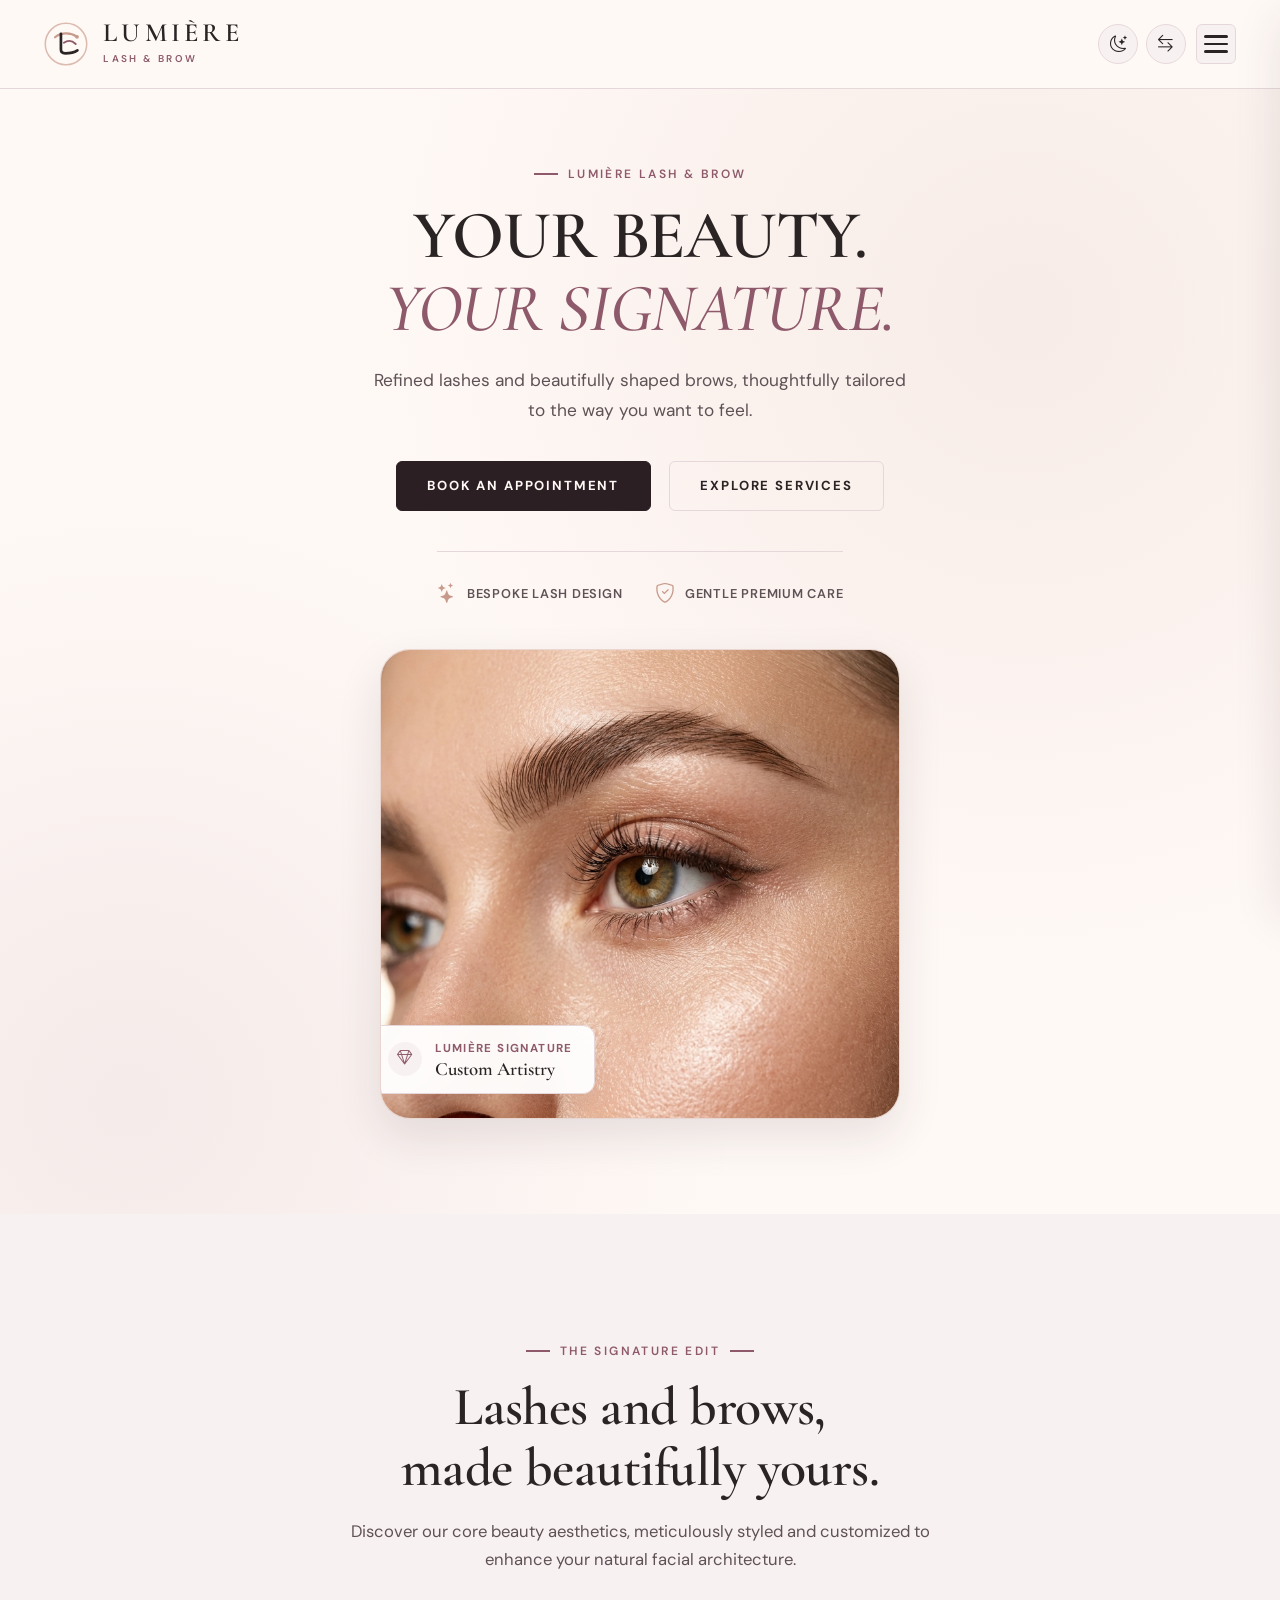
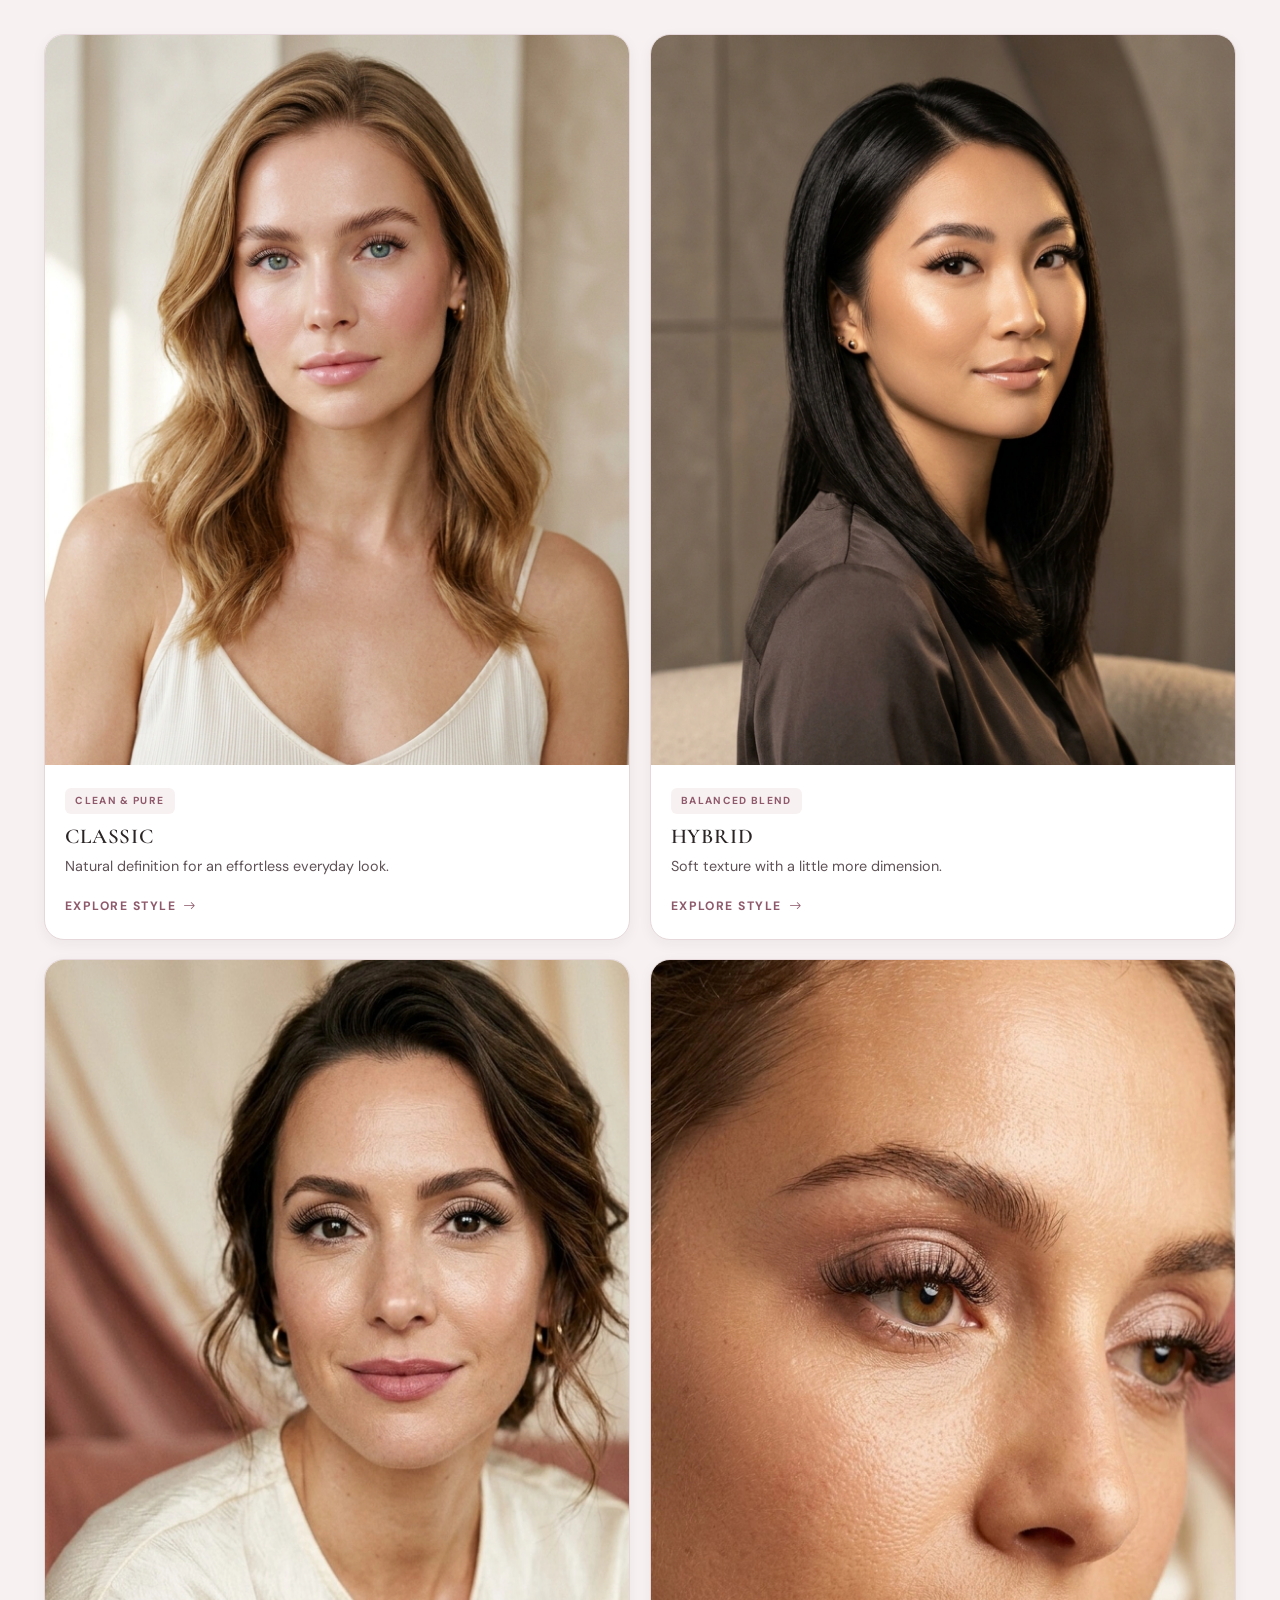
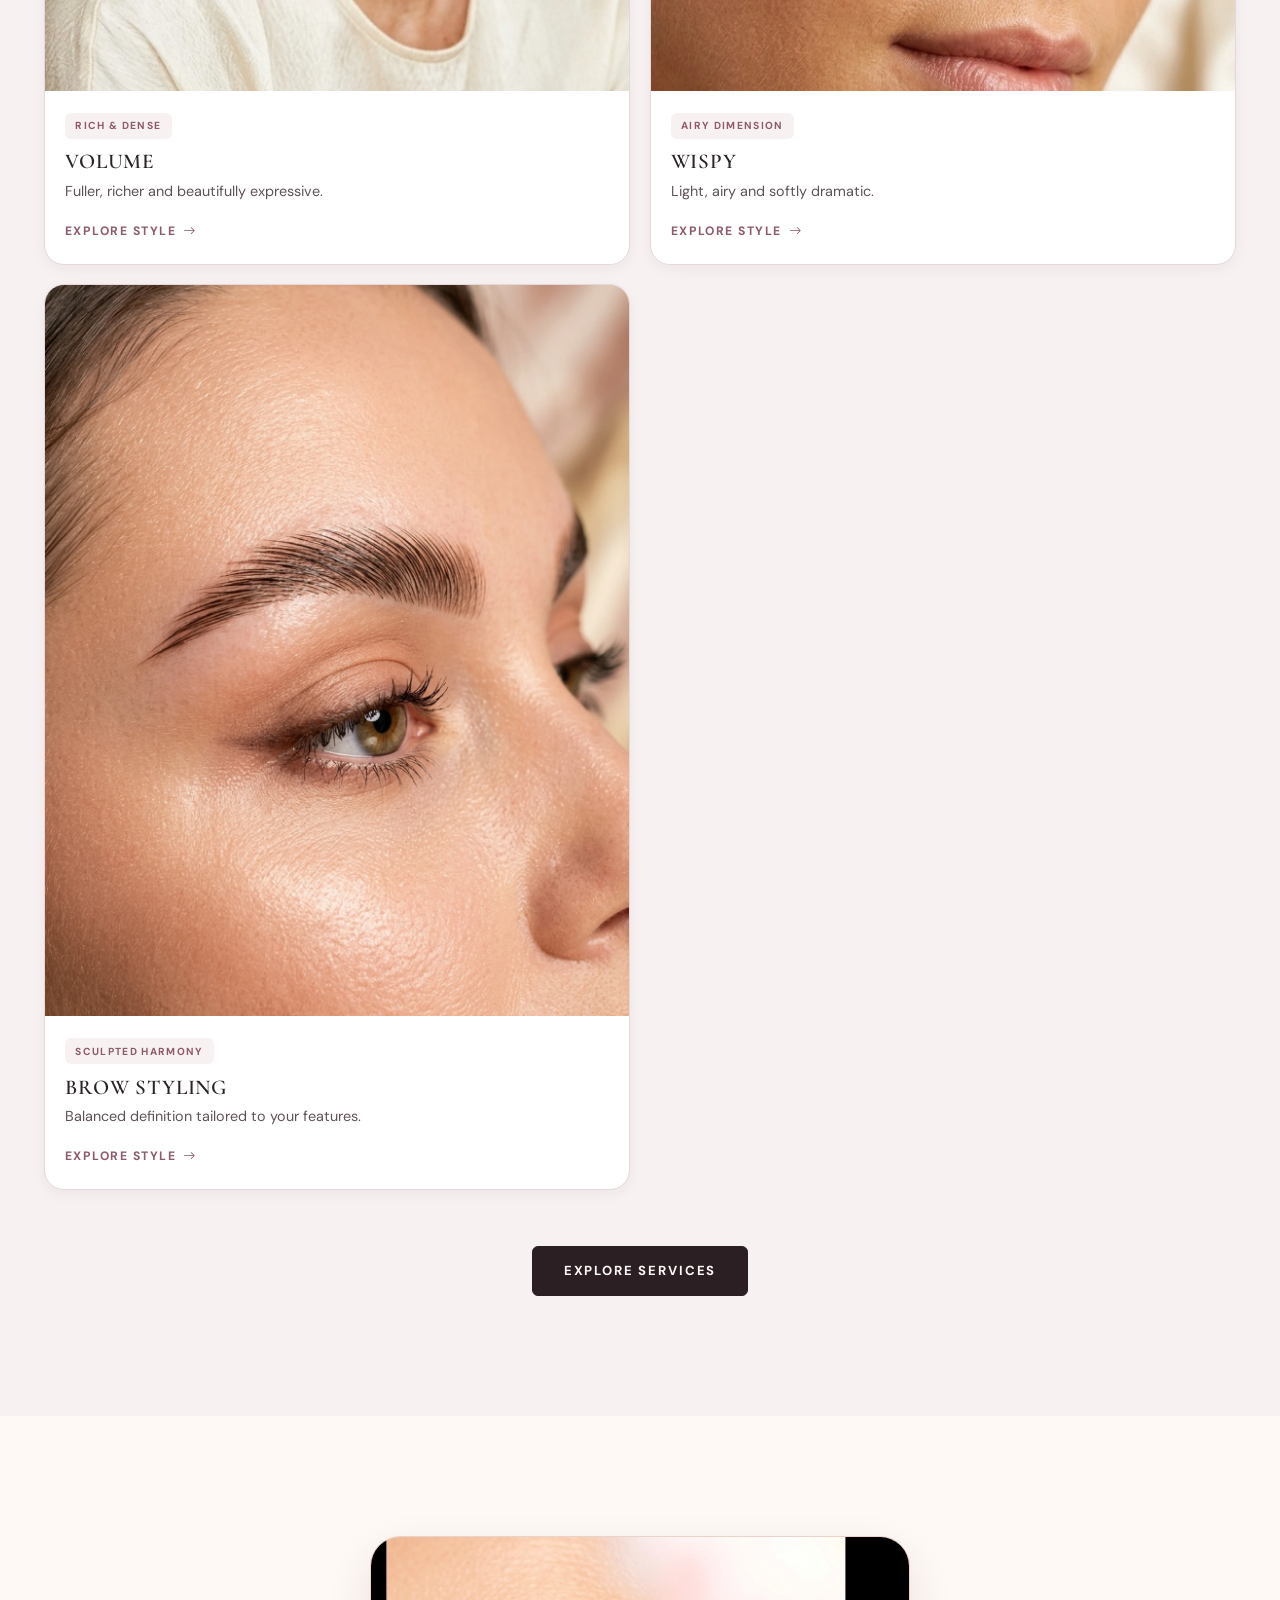
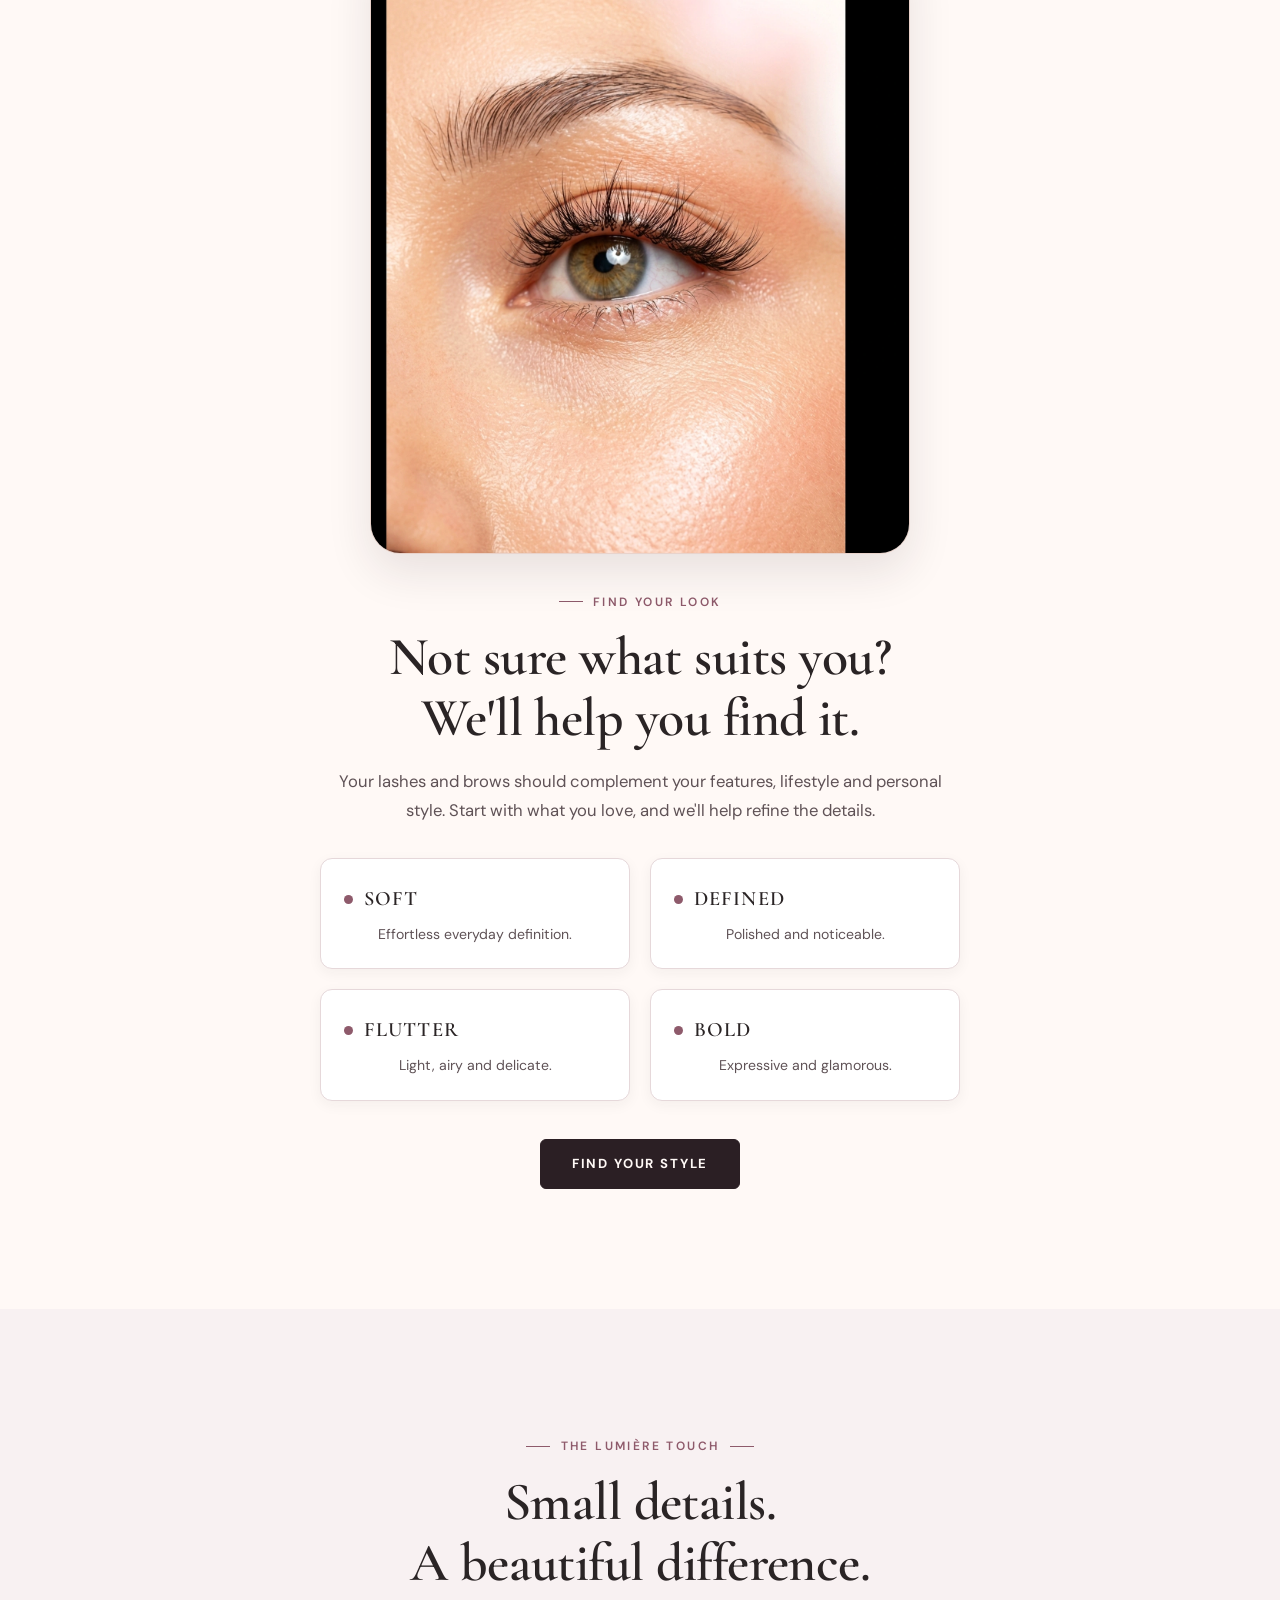
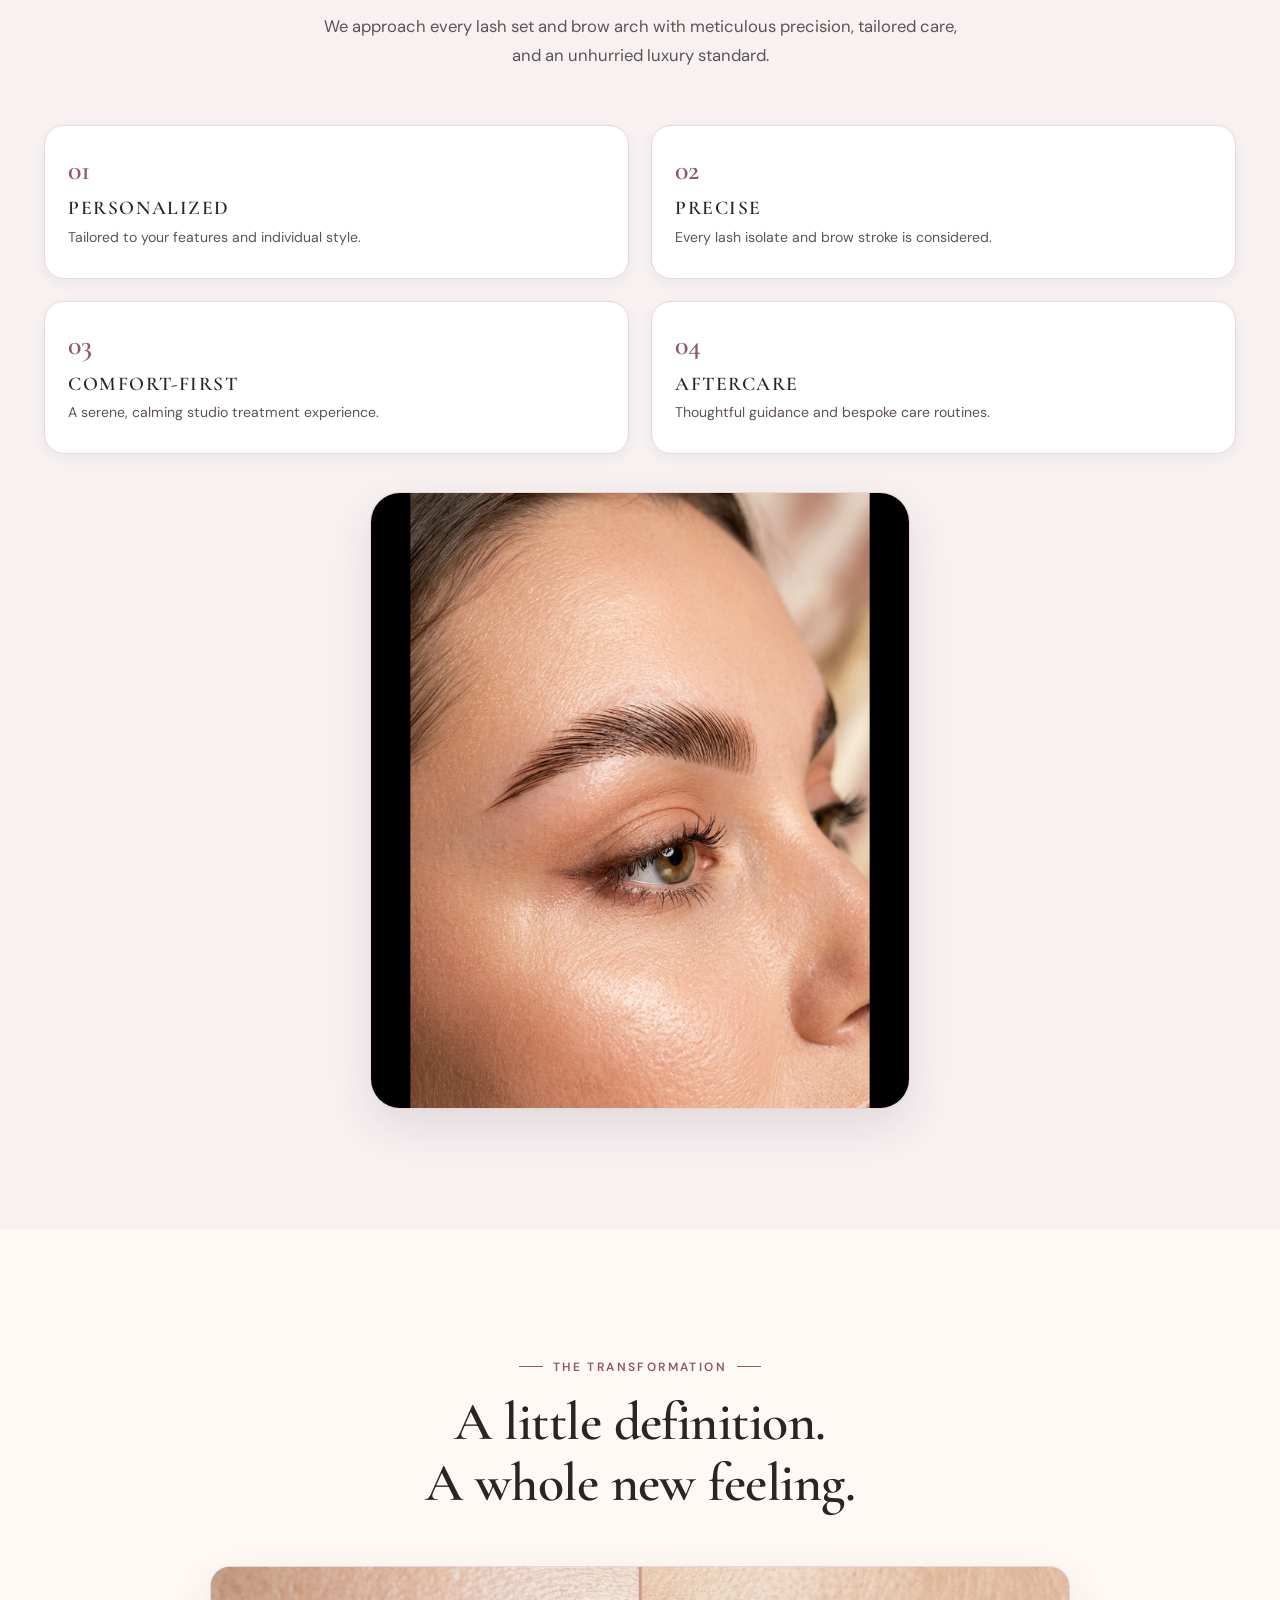
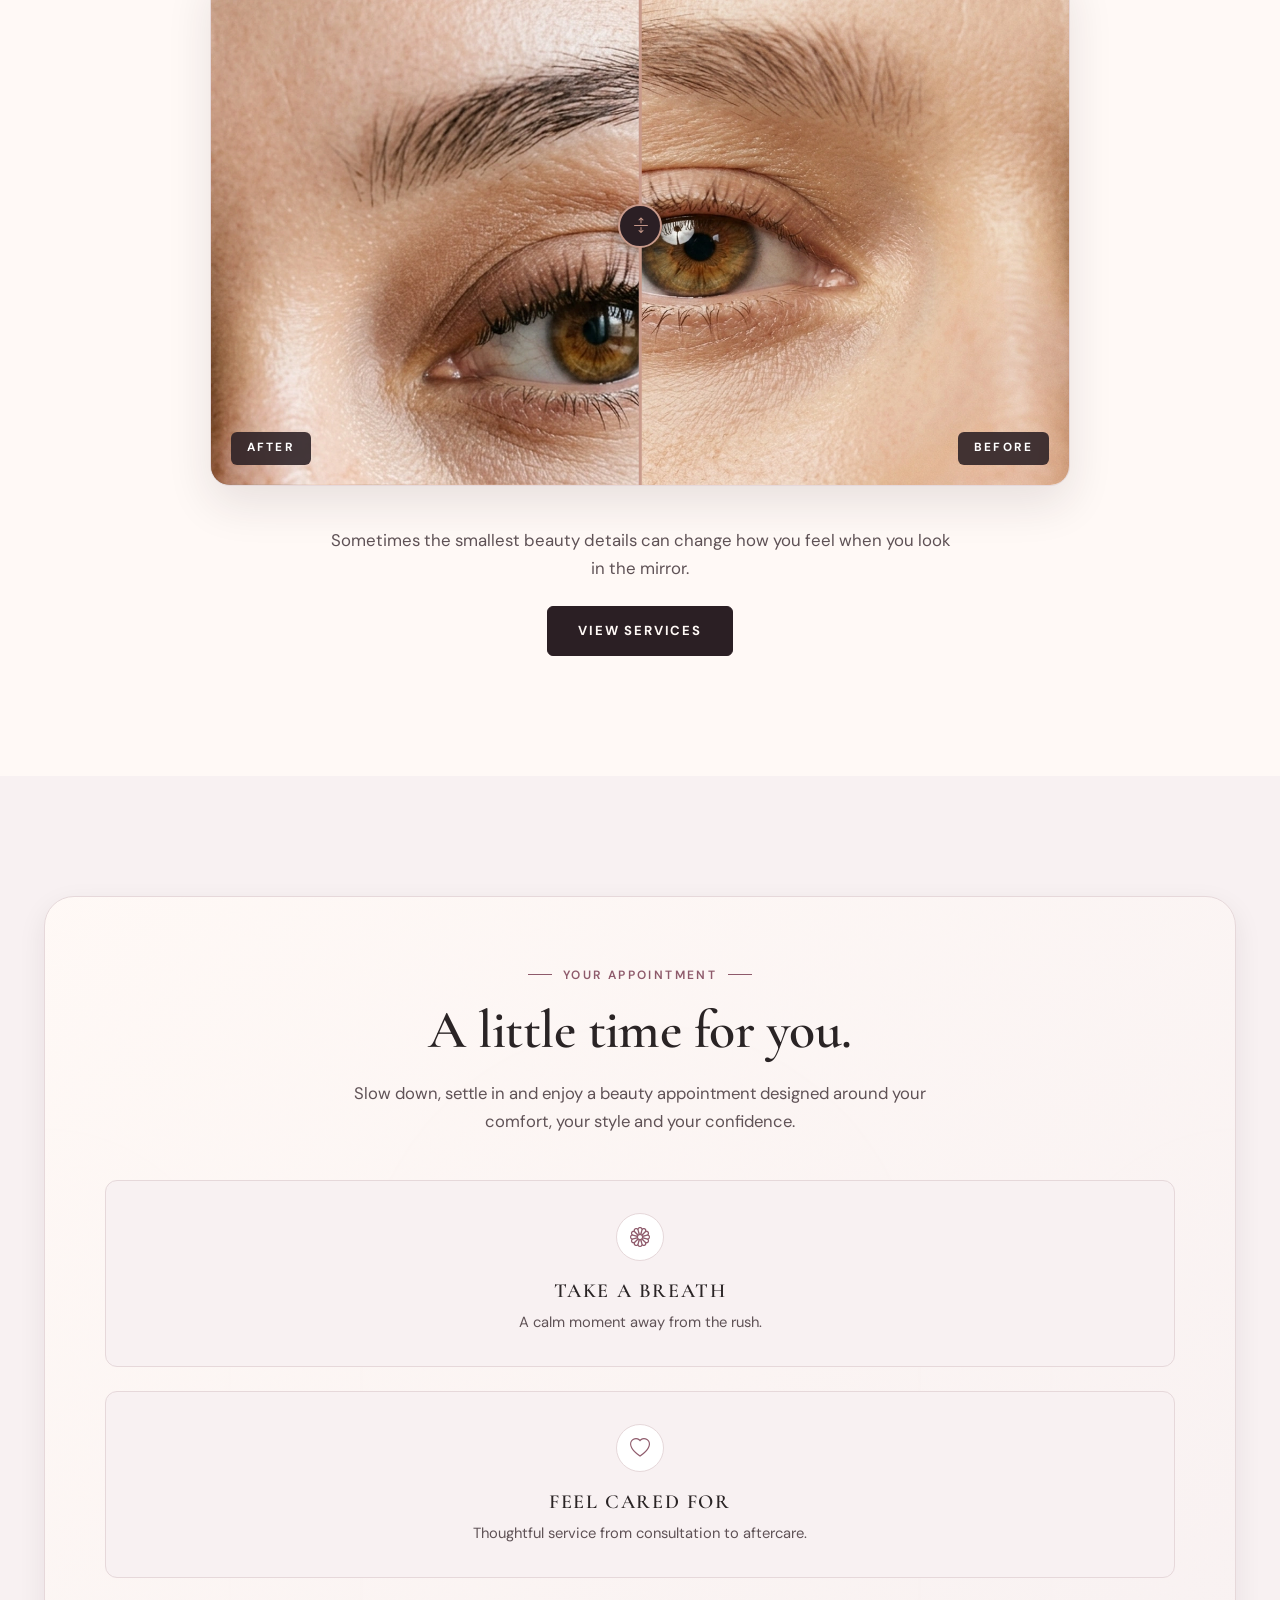
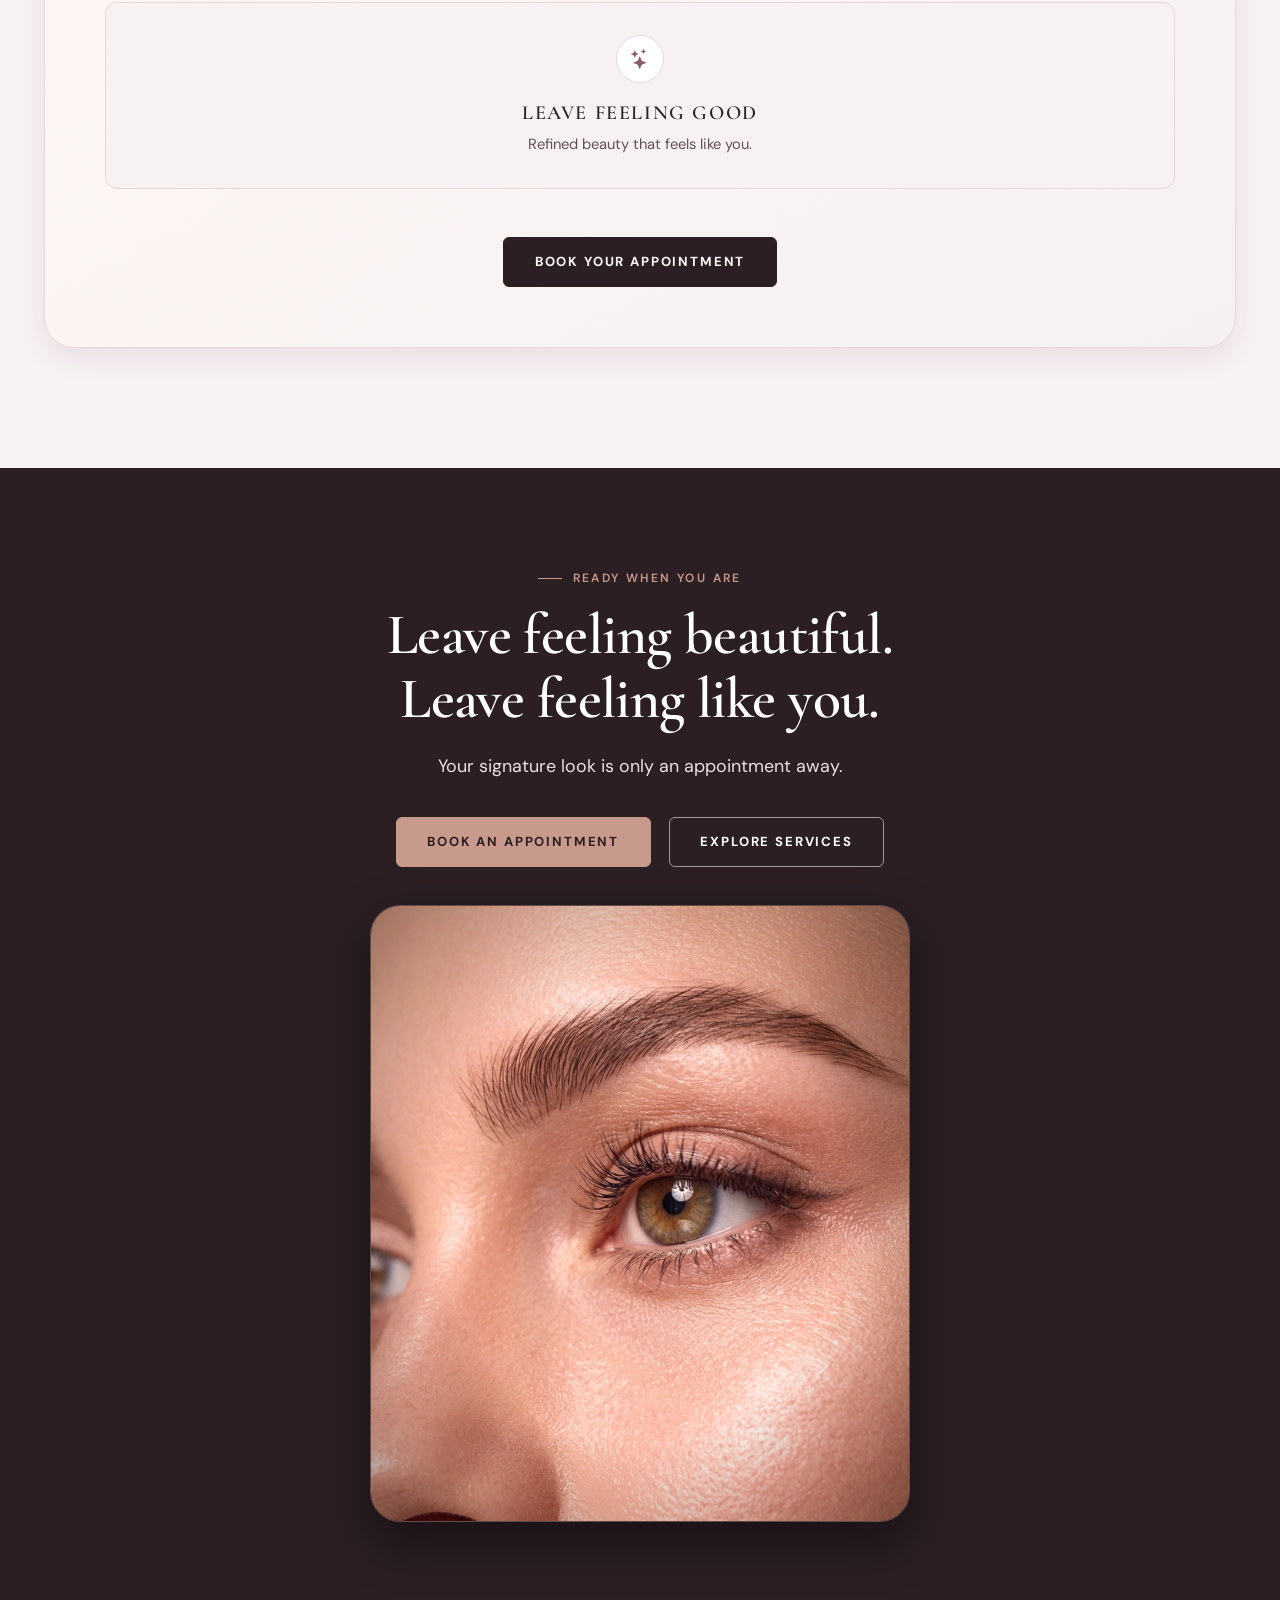
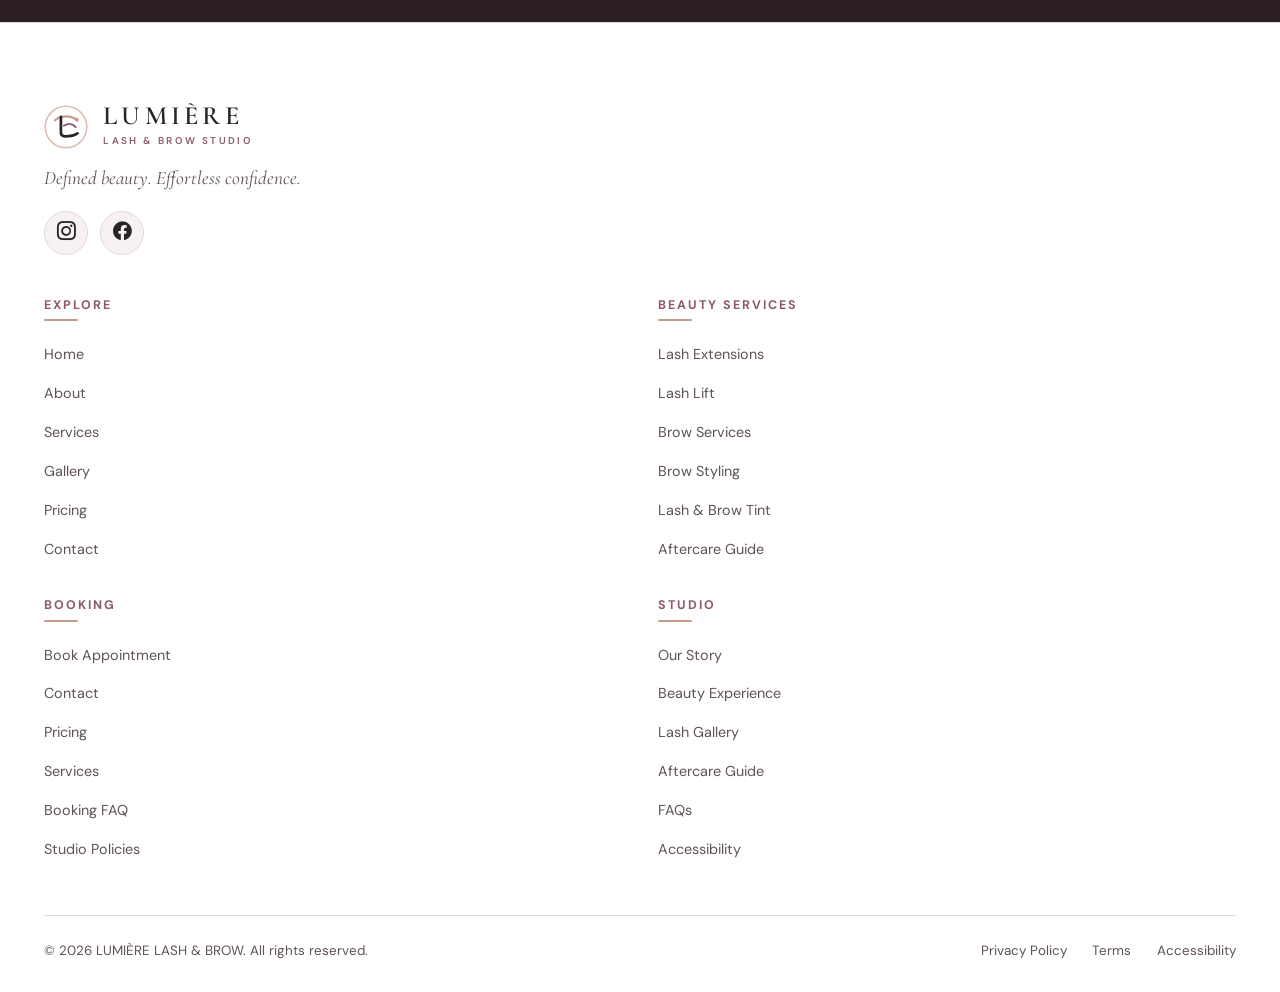
==== commit a676e133: "Update project" ====
--- a/index.html
+++ b/index.html
@@ -518,7 +518,7 @@
                 <source srcset="assets/images/home/transformation-before.webp" type="image/webp">
                 <img src="assets/images/home/transformation-before.jpg" 
                      alt="Subtle before eyelash and brow styling showing natural bare lashes" 
-                     loading="lazy" 
+                     loading="eager" 
                      width="1200" 
                      height="1200">
               </picture>
@@ -531,7 +531,7 @@
                 <source srcset="assets/images/home/transformation-after.webp" type="image/webp">
                 <img src="assets/images/home/transformation-after.jpg" 
                      alt="Refined after eyelash and brow styling showing lifted defined lashes and feathered brow contour" 
-                     loading="lazy" 
+                     loading="eager" 
                      width="1200" 
                      height="1200">
               </picture>
--- a/assets/css/style.css
+++ b/assets/css/style.css
@@ -21,6 +21,7 @@
   --color-white: #FFFFFF;
   
   /* Semantic Tokens (Light Mode Default) */
+  color-scheme: light;
   --bg-body: #FFF9F6;
   --bg-surface: #FFFFFF;
   --bg-surface-elevated: #F8F1F2;
@@ -49,6 +50,7 @@
   /* Layout & Spacing */
   --container-max: 1280px;
   --nav-height: 88px;
+  --header-btn-height: 44px;
   --radius-sm: 6px;
   --radius-md: 12px;
   --radius-lg: 20px;
@@ -63,6 +65,7 @@
 
 /* Dark Mode Theme Overrides */
 [data-theme="dark"] {
+  color-scheme: dark;
   --bg-body: #1C1318;
   --bg-surface: #261B21;
   --bg-surface-elevated: #31232B;
@@ -285,6 +288,21 @@
   text-align: inherit;
 }
 
+/* Alignment Utilities */
+.text-center {
+  text-align: center;
+}
+
+.text-start,
+.text-left {
+  text-align: left;
+}
+
+[dir="rtl"] .text-start,
+[dir="rtl"] .text-left {
+  text-align: right;
+}
+
 /* --------------------------------------------------------------------------
    4. BUTTONS & INTERACTIVE ELEMENTS
    -------------------------------------------------------------------------- */
@@ -588,6 +606,40 @@
   gap: 0.95rem;
 }
 
+/* Maintain strictly consistent height for Theme, RTL, and CTA buttons in the header */
+.navbar-actions .btn-icon {
+  width: var(--header-btn-height);
+  height: var(--header-btn-height);
+  min-width: var(--header-btn-height);
+  min-height: var(--header-btn-height);
+  max-height: var(--header-btn-height);
+  padding: 0;
+  display: inline-flex;
+  align-items: center;
+  justify-content: center;
+  border-radius: 50%;
+  flex-shrink: 0;
+  box-sizing: border-box;
+}
+
+.navbar-actions .btn-lumiere,
+.navbar-actions .btn-primary-custom {
+  height: var(--header-btn-height);
+  min-height: var(--header-btn-height);
+  max-height: var(--header-btn-height);
+  padding: 0 1.65rem;
+  font-size: 0.82rem;
+  font-weight: 700;
+  letter-spacing: 0.14em;
+  line-height: 1;
+  display: inline-flex;
+  align-items: center;
+  justify-content: center;
+  box-sizing: border-box;
+  flex-shrink: 0;
+  white-space: nowrap;
+}
+
 /* Hamburger Button (Mobile / Tablet <= 1280px) */
 .btn-hamburger {
   display: none;
@@ -803,8 +855,10 @@
   align-items: center;
   justify-content: space-between;
   width: 100%;
+  height: 48px;
   min-height: 48px;
-  padding: 0.85rem 1.1rem;
+  max-height: 48px;
+  padding: 0 1.1rem;
   background: var(--bg-surface-elevated);
   border: 1.5px solid var(--border-subtle);
   border-radius: var(--radius-sm);
@@ -814,6 +868,7 @@
   text-transform: uppercase;
   color: var(--text-main);
   transition: all var(--transition-fast);
+  box-sizing: border-box;
 }
 
 .drawer-toggle-btn:hover {
@@ -823,8 +878,15 @@
 
 .drawer-booking-btn {
   width: 100%;
-  min-height: 52px;
-  font-size: 0.86rem;
+  height: 48px;
+  min-height: 48px;
+  max-height: 48px;
+  font-size: 0.84rem;
+  letter-spacing: 0.12em;
+  display: inline-flex;
+  align-items: center;
+  justify-content: center;
+  box-sizing: border-box;
 }
 
 /* --------------------------------------------------------------------------
@@ -1385,6 +1447,15 @@
   overflow: hidden;
 }
 
+.ba-image-layer picture {
+  display: block;
+  position: absolute;
+  top: 0;
+  left: 0;
+  width: 100%;
+  height: 100%;
+}
+
 .ba-image-layer img {
   position: absolute;
   top: 0;
@@ -1396,13 +1467,15 @@
 
 .ba-layer-after {
   z-index: 2;
-  width: 50%;
-  border-right: 2.5px solid var(--color-rose-gold);
+  width: 100%;
+  height: 100%;
+  clip-path: inset(0 50% 0 0);
+  -webkit-clip-path: inset(0 50% 0 0);
 }
 
 [dir="rtl"] .ba-layer-after {
-  border-right: none;
-  border-left: 2.5px solid var(--color-rose-gold);
+  clip-path: inset(0 0 0 50%);
+  -webkit-clip-path: inset(0 0 0 50%);
 }
 
 .ba-badge {
@@ -1465,6 +1538,27 @@
   transform: translateX(-50%) scale(1.12);
 }
 
+.ba-handle::before,
+.ba-handle::after {
+  content: '';
+  position: absolute;
+  left: 50%;
+  width: 2.5px;
+  background: var(--color-rose-gold);
+  transform: translateX(-50%);
+  pointer-events: none;
+}
+
+.ba-handle::before {
+  bottom: 100%;
+  height: 999px;
+}
+
+.ba-handle::after {
+  top: 100%;
+  height: 999px;
+}
+
 .transformation-footer {
   text-align: center;
   max-width: 620px;
@@ -1537,6 +1631,8 @@
 .pillar-icon-box {
   width: 48px;
   height: 48px;
+  min-width: 48px;
+  min-height: 48px;
   border-radius: 50%;
   background: var(--bg-card);
   border: 1.5px solid var(--border-subtle);
@@ -1545,7 +1641,31 @@
   align-items: center;
   justify-content: center;
   font-size: 1.25rem;
-  margin-bottom: 1.2rem;
+  line-height: 1;
+  margin: 0 auto 1.2rem auto;
+  box-sizing: border-box;
+  flex-shrink: 0;
+  text-align: center;
+}
+
+.pillar-icon-box i {
+  display: flex;
+  align-items: center;
+  justify-content: center;
+  width: 1em;
+  height: 1em;
+  line-height: 1;
+  margin: 0;
+  padding: 0;
+  text-align: center;
+}
+
+.pillar-icon-box i::before {
+  display: block;
+  line-height: 1;
+  vertical-align: 0;
+  margin: 0;
+  padding: 0;
 }
 
 [data-theme="dark"] .pillar-icon-box {
@@ -1822,6 +1942,10 @@
 
 /* Tablet & Below (<= 1280px): Responsive Navigation */
 @media (max-width: 1280px) {
+  :root {
+    --header-btn-height: 40px;
+  }
+
   .desktop-nav-menu {
     display: none !important;
   }
@@ -1845,19 +1969,21 @@
 
   .navbar-actions .btn-icon {
     display: inline-flex !important;
-    width: 40px;
-    height: 40px;
-    min-width: 40px;
-    min-height: 40px;
+    width: var(--header-btn-height, 40px);
+    height: var(--header-btn-height, 40px);
+    min-width: var(--header-btn-height, 40px);
+    min-height: var(--header-btn-height, 40px);
+    max-height: var(--header-btn-height, 40px);
     font-size: 1.05rem;
   }
   
   .btn-hamburger {
     display: flex !important;
-    width: 40px;
-    height: 40px;
-    min-width: 40px;
-    min-height: 40px;
+    width: var(--header-btn-height, 40px);
+    height: var(--header-btn-height, 40px);
+    min-width: var(--header-btn-height, 40px);
+    min-height: var(--header-btn-height, 40px);
+    max-height: var(--header-btn-height, 40px);
   }
   
   .signature-grid {
@@ -2086,144 +2212,41 @@
 }
 
 /* --------------------------------------------------------------------------
-   H2.2. SECTION 1 — CINEMATIC HERO (THE BEAUTY RITUAL)
+   H2.2. SECTION 1 — HERO: THE LUMIÈRE RITUAL (CONSISTENT 2-COLUMN LAYOUT)
    -------------------------------------------------------------------------- */
 .h2-hero-section {
   position: relative;
-  padding: clamp(24px, 3.5vw, 44px) 0 clamp(40px, 5vw, 68px);
-  background-color: var(--bg-body);
-}
-
-.h2-hero-card {
-  position: relative;
-  border-radius: var(--radius-xl);
-  overflow: hidden;
-  box-shadow: var(--shadow-lg);
-  border: 1.5px solid rgba(200, 154, 139, 0.35);
-  min-height: clamp(520px, 72vh, 680px);
-  display: flex;
-  align-items: center;
-  background-color: var(--color-espresso);
-}
-
-.h2-hero-bg-media {
-  position: absolute;
-  inset: 0;
-  width: 100%;
-  height: 100%;
-}
-
-.h2-hero-img {
-  width: 100%;
-  height: 100%;
-  object-fit: cover;
-  object-position: center right;
-}
-
-[dir="rtl"] .h2-hero-img {
-  object-position: center left;
-}
-
-.h2-hero-scrim {
-  position: absolute;
-  inset: 0;
-  background: linear-gradient(
-    90deg,
-    rgba(43, 31, 36, 0.88) 0%,
-    rgba(43, 31, 36, 0.72) 42%,
-    rgba(43, 31, 36, 0.22) 80%,
-    transparent 100%
-  );
-}
-
-[dir="rtl"] .h2-hero-scrim {
-  background: linear-gradient(
-    270deg,
-    rgba(43, 31, 36, 0.88) 0%,
-    rgba(43, 31, 36, 0.72) 42%,
-    rgba(43, 31, 36, 0.22) 80%,
-    transparent 100%
-  );
-}
-
-.h2-hero-content-wrap {
-  position: relative;
-  z-index: 2;
-  max-width: 620px;
-  padding: clamp(36px, 6vw, 72px);
-  color: #FFFFFF;
 }
 
 .h2-hero-badge-marker {
   display: inline-flex;
   align-items: center;
   gap: 0.65rem;
-  padding: 0.35rem 0.95rem;
-  background: rgba(255, 255, 255, 0.12);
-  backdrop-filter: blur(8px);
-  -webkit-backdrop-filter: blur(8px);
-  border: 1px solid rgba(255, 255, 255, 0.22);
+  padding: 0.38rem 0.95rem;
+  background: var(--bg-surface-elevated);
+  border: 1px solid var(--border-subtle);
   border-radius: var(--radius-sm);
   font-size: 0.72rem;
   font-weight: 700;
   letter-spacing: 0.16em;
   text-transform: uppercase;
+  color: var(--color-dusty-rose);
+  margin-bottom: 1.25rem;
+  width: fit-content;
+}
+
+[data-theme="dark"] .h2-hero-badge-marker {
+  background: var(--bg-surface-elevated);
+  border-color: var(--border-subtle);
   color: var(--color-rose-gold);
-  margin-bottom: 1.4rem;
 }
 
 .h2-marker-sep {
-  opacity: 0.6;
-}
-
-.h2-hero-eyebrow {
-  color: var(--color-rose-gold) !important;
-  display: block;
-  margin-bottom: 0.8rem;
-}
-
-.h2-hero-heading {
-  font-size: clamp(2.4rem, 4.4vw, 4.2rem);
-  font-weight: 600;
-  line-height: 1.08;
-  color: #FFFFFF;
-  margin-bottom: 1.35rem;
-}
-
-.h2-hero-heading span {
-  font-style: italic;
-  font-weight: 500;
+  opacity: 0.55;
   color: var(--color-rose-gold);
 }
 
-.h2-hero-desc {
-  font-size: clamp(1.02rem, 1.28vw, 1.18rem);
-  font-weight: 400;
-  color: rgba(255, 255, 255, 0.88);
-  line-height: 1.68;
-  margin-bottom: 2.3rem;
-  max-width: 500px;
-}
-
-.h2-hero-actions {
-  display: flex;
-  flex-wrap: wrap;
-  align-items: center;
-  gap: 1.15rem;
-}
-
-.btn-h2-outline {
-  background: transparent;
-  color: #FFFFFF;
-  border: 1.5px solid rgba(255, 255, 255, 0.4);
-}
-
-.btn-h2-outline:hover {
-  background: rgba(255, 255, 255, 0.15);
-  border-color: #FFFFFF;
-  color: #FFFFFF;
-  transform: translateY(-2px);
-}
+
 
 /* --------------------------------------------------------------------------
    H2.3. SECTION 2 — YOUR VISIT (4-STAGE BEAUTY JOURNEY)
@@ -2234,7 +2257,13 @@
 
 .h2-section-header {
   max-width: 720px;
-  margin: 0 auto clamp(36px, 5vw, 60px);
+  margin: 0 0 clamp(36px, 5vw, 60px) 0;
+  text-align: left;
+}
+
+[dir="rtl"] .h2-section-header {
+  text-align: right;
+  margin: 0 0 clamp(36px, 5vw, 60px) auto;
 }
 
 .h2-journey-layout {
@@ -2795,19 +2824,8 @@
 
 /* Tablet (<= 1280px) */
 @media (max-width: 1280px) {
-  .h2-hero-content-wrap {
-    text-align: center;
-    max-width: 720px;
+  .h2-hero-badge-marker {
     margin-inline: auto;
-  }
-
-  .h2-hero-badge-marker,
-  .h2-hero-eyebrow {
-    margin-inline: auto;
-  }
-
-  .h2-hero-actions {
-    justify-content: center;
   }
 
   .h2-journey-layout,
@@ -2887,9 +2905,7 @@
     justify-content: center;
   }
 
-  .h2-hero-card {
-    min-height: 480px;
-  }
+
 }
 
 /* Mobile & Small Tablets (<= 768px) */
@@ -2913,23 +2929,7 @@
     gap: 0.95rem;
   }
 
-  .h2-hero-content-wrap {
-    padding: 2.2rem 1.6rem;
-  }
-
-  .h2-hero-card {
-    min-height: 440px;
-  }
-
-  .h2-hero-actions {
-    flex-direction: column;
-    align-items: stretch;
-    width: 100%;
-  }
-
-  .h2-hero-actions .btn-lumiere {
-    width: 100%;
-  }
+
 
   .h2-mirror-card {
     padding: 2rem 1.5rem;
@@ -2996,6 +2996,7 @@
   width: 100%;
   height: 100%;
   object-fit: cover;
+  object-position: top center;
   transition: transform var(--transition-slow);
 }
 
@@ -3128,7 +3129,13 @@
 
 .about-philosophy-header {
   max-width: 760px;
-  margin: 0 auto clamp(36px, 5vw, 56px);
+  margin: 0 0 clamp(36px, 5vw, 56px) 0;
+  text-align: left;
+}
+
+[dir="rtl"] .about-philosophy-header {
+  text-align: right;
+  margin: 0 0 clamp(36px, 5vw, 56px) auto;
 }
 
 .about-philosophy-grid {
@@ -3440,6 +3447,17 @@
 
 .about-exp-content-block {
   padding: clamp(34px, 5vw, 60px);
+}
+
+.about-exp-header {
+  max-width: 680px;
+  margin: 0 0 clamp(28px, 4vw, 44px) 0;
+  text-align: left;
+}
+
+[dir="rtl"] .about-exp-header {
+  text-align: right;
+  margin: 0 0 clamp(28px, 4vw, 44px) auto;
 }
 
 .about-exp-quadrants {
@@ -7624,6 +7642,52 @@
   min-height: 120px;
 }
 
+/* Date & Time Picker Controls */
+input[type="date"].form-control-lumiere,
+input[type="time"].form-control-lumiere {
+  color-scheme: light;
+}
+
+input[type="date"].form-control-lumiere::-webkit-calendar-picker-indicator,
+input[type="time"].form-control-lumiere::-webkit-calendar-picker-indicator {
+  cursor: pointer;
+  opacity: 0.75;
+  transition: opacity var(--transition-fast), transform var(--transition-fast);
+}
+
+input[type="date"].form-control-lumiere::-webkit-calendar-picker-indicator:hover,
+input[type="time"].form-control-lumiere::-webkit-calendar-picker-indicator:hover {
+  opacity: 1;
+  transform: scale(1.08);
+}
+
+/* Clear Dark Mode Calendar Picker Indicator Visibility */
+[data-theme="dark"] input[type="date"].form-control-lumiere,
+[data-theme="dark"] input[type="time"].form-control-lumiere,
+[data-theme="dark"] input[type="date"],
+[data-theme="dark"] input[type="time"] {
+  color-scheme: dark;
+}
+
+[data-theme="dark"] input[type="date"].form-control-lumiere::-webkit-calendar-picker-indicator,
+[data-theme="dark"] input[type="time"].form-control-lumiere::-webkit-calendar-picker-indicator,
+[data-theme="dark"] input[type="date"]::-webkit-calendar-picker-indicator,
+[data-theme="dark"] input[type="time"]::-webkit-calendar-picker-indicator {
+  cursor: pointer;
+  opacity: 0.95;
+  filter: brightness(2.8) sepia(0.2) saturate(1.8) hue-rotate(310deg);
+  transition: opacity var(--transition-fast), transform var(--transition-fast), filter var(--transition-fast);
+}
+
+[data-theme="dark"] input[type="date"].form-control-lumiere::-webkit-calendar-picker-indicator:hover,
+[data-theme="dark"] input[type="time"].form-control-lumiere::-webkit-calendar-picker-indicator:hover,
+[data-theme="dark"] input[type="date"]::-webkit-calendar-picker-indicator:hover,
+[data-theme="dark"] input[type="time"]::-webkit-calendar-picker-indicator:hover {
+  opacity: 1;
+  transform: scale(1.1);
+  filter: brightness(3.2) sepia(0.2) saturate(1.8) hue-rotate(310deg);
+}
+
 .booking-status-alert {
   display: none;
   padding: 1.1rem 1.4rem;
